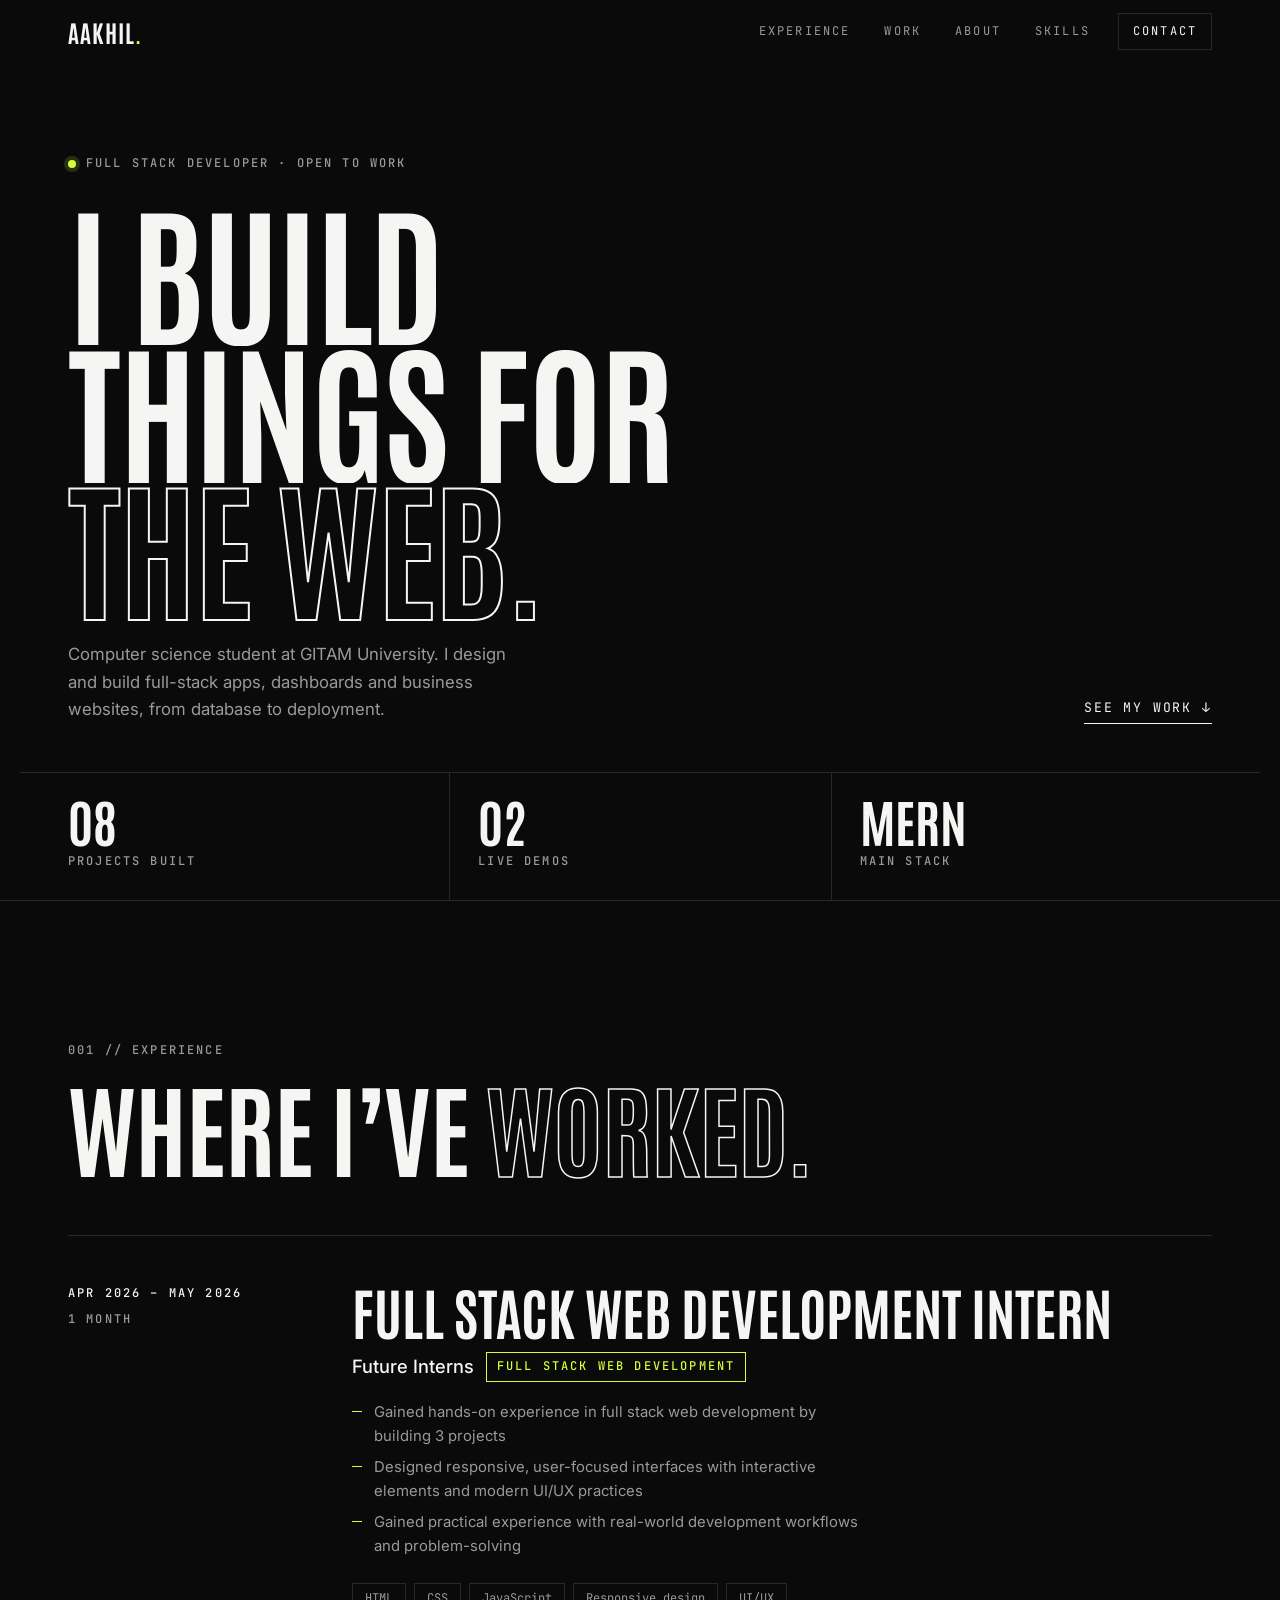
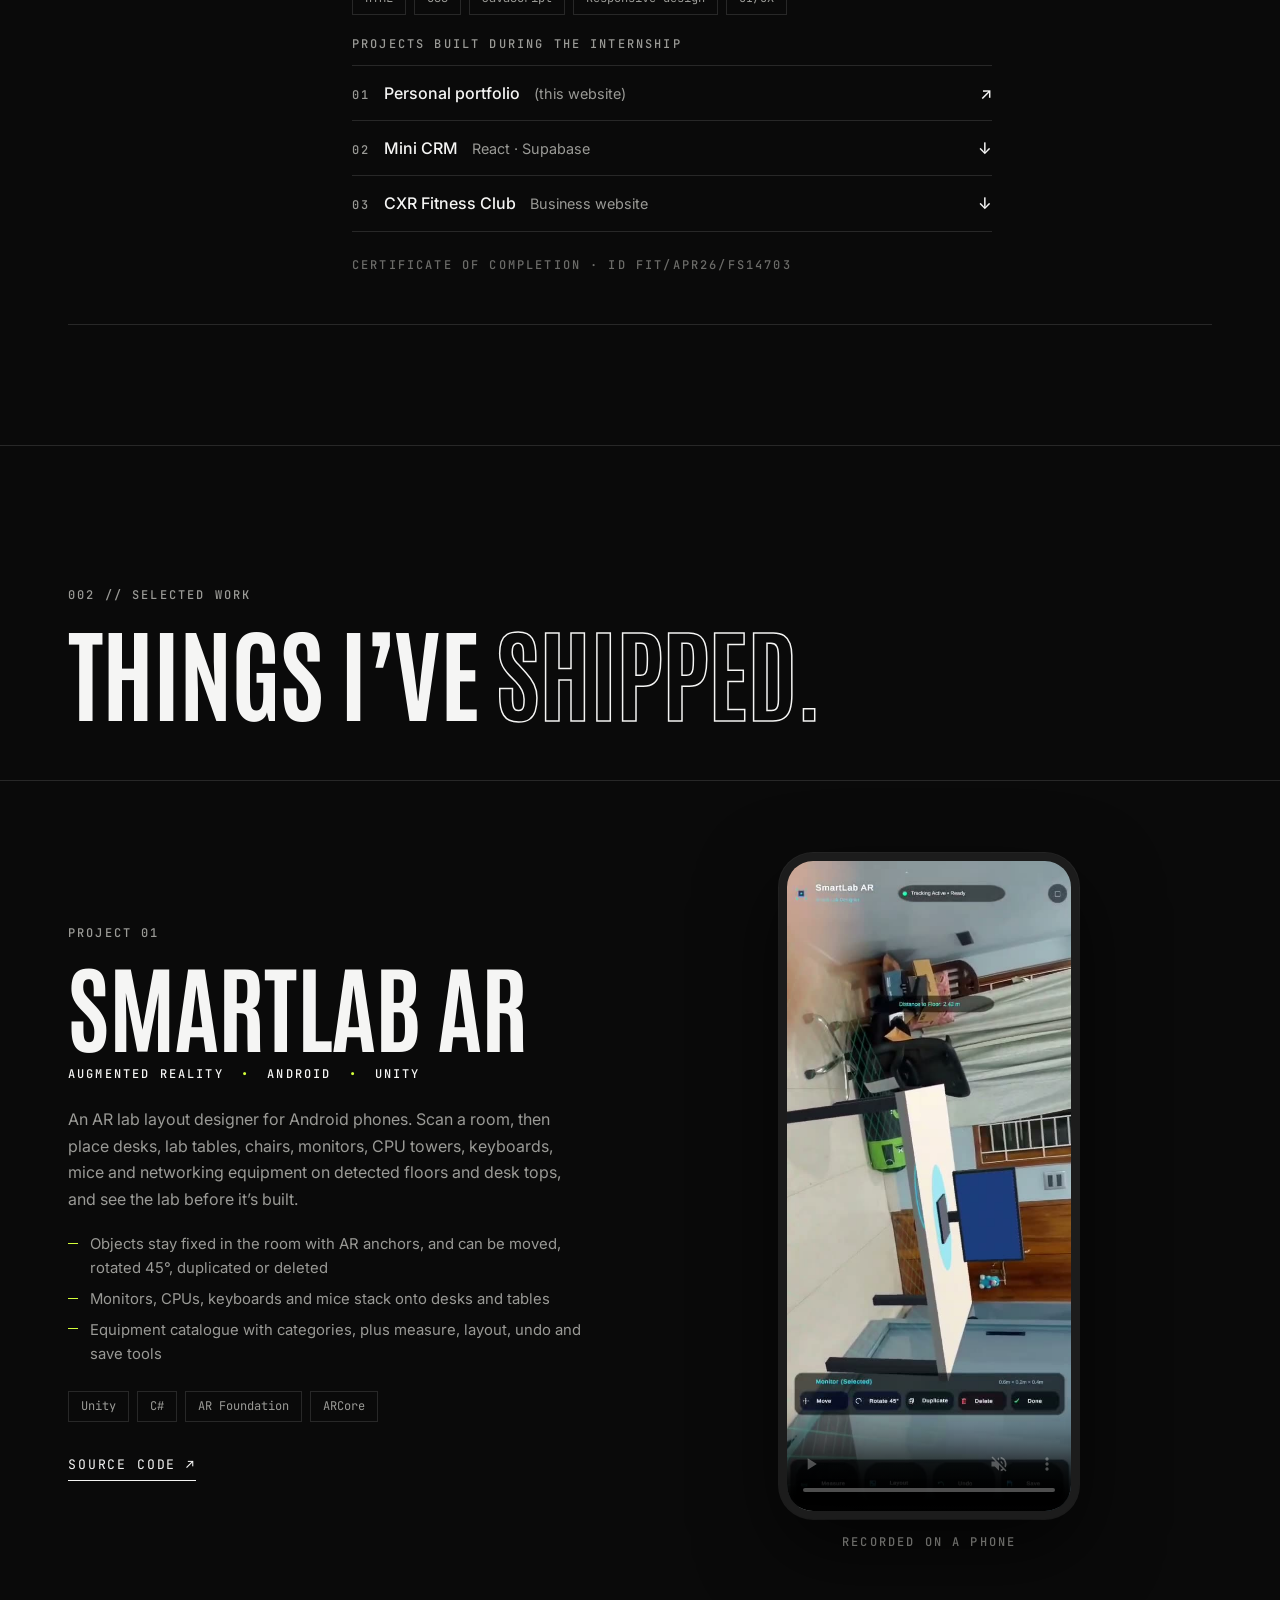
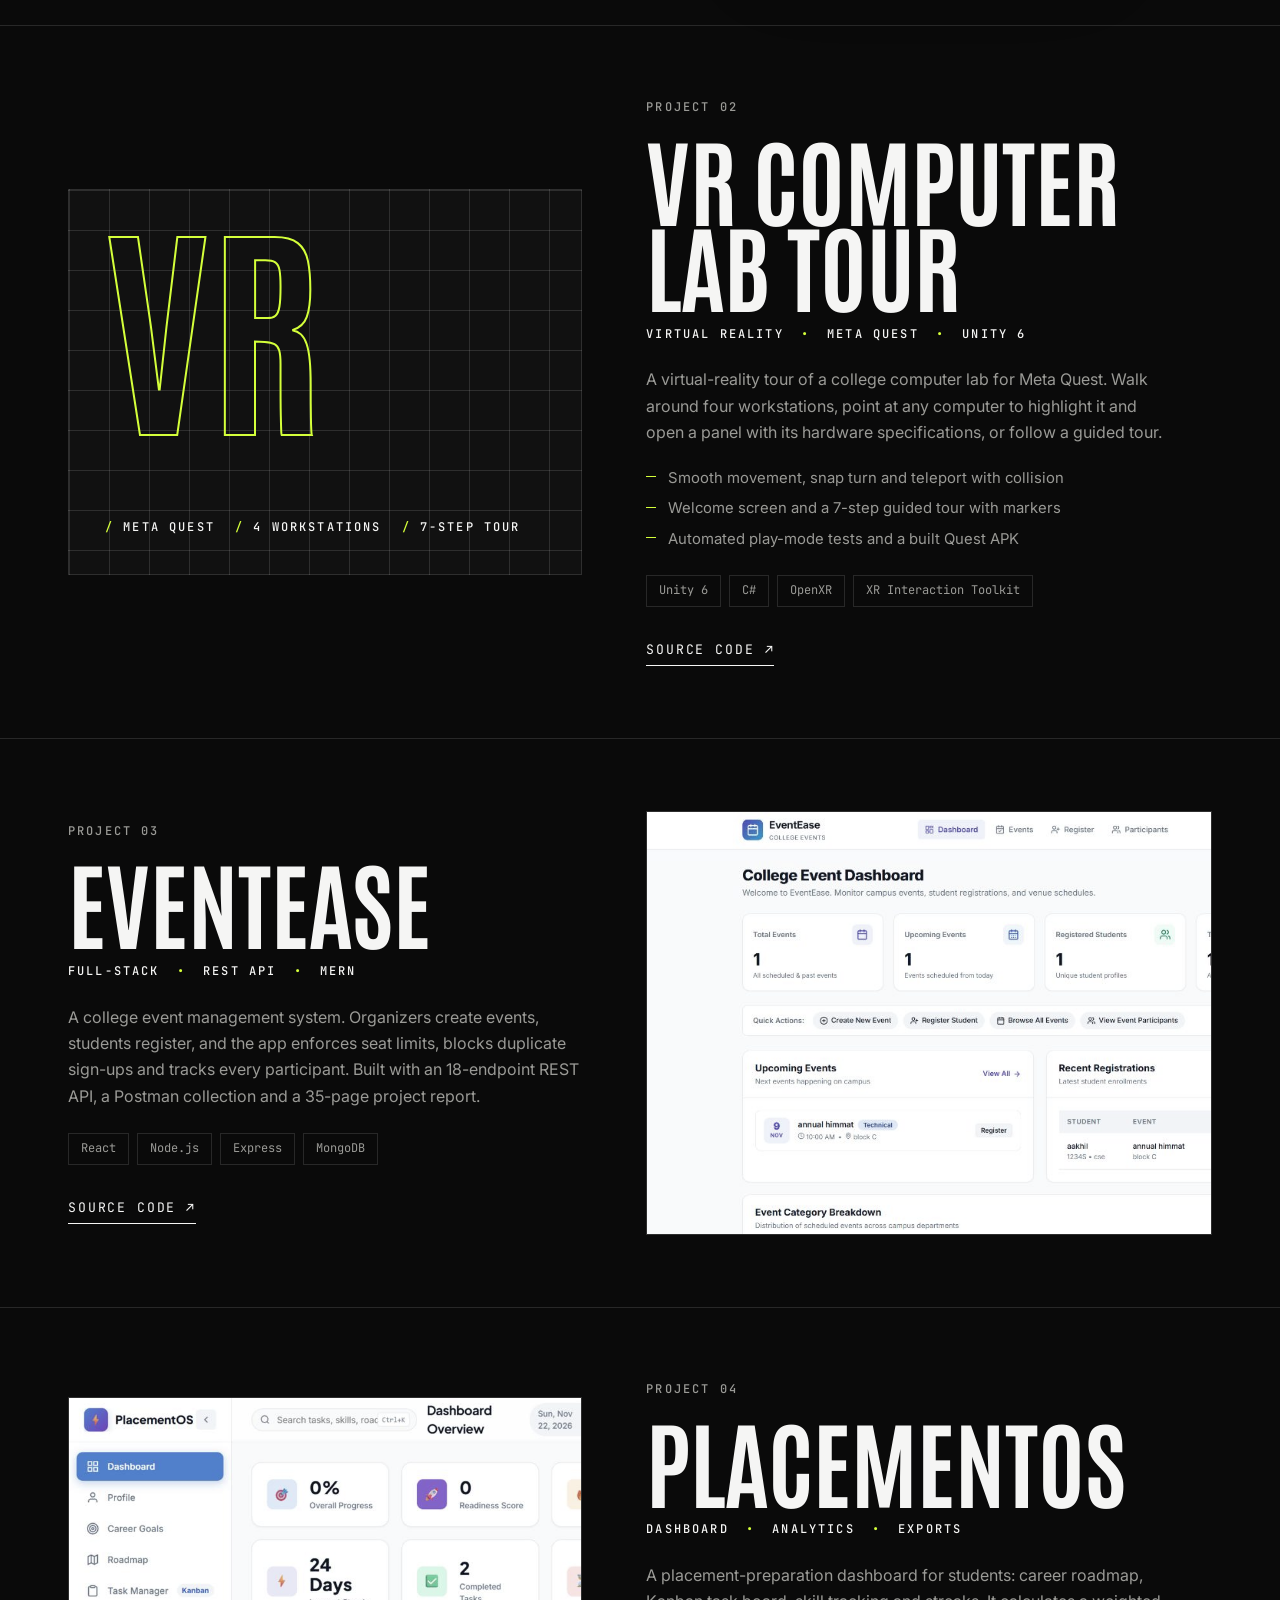
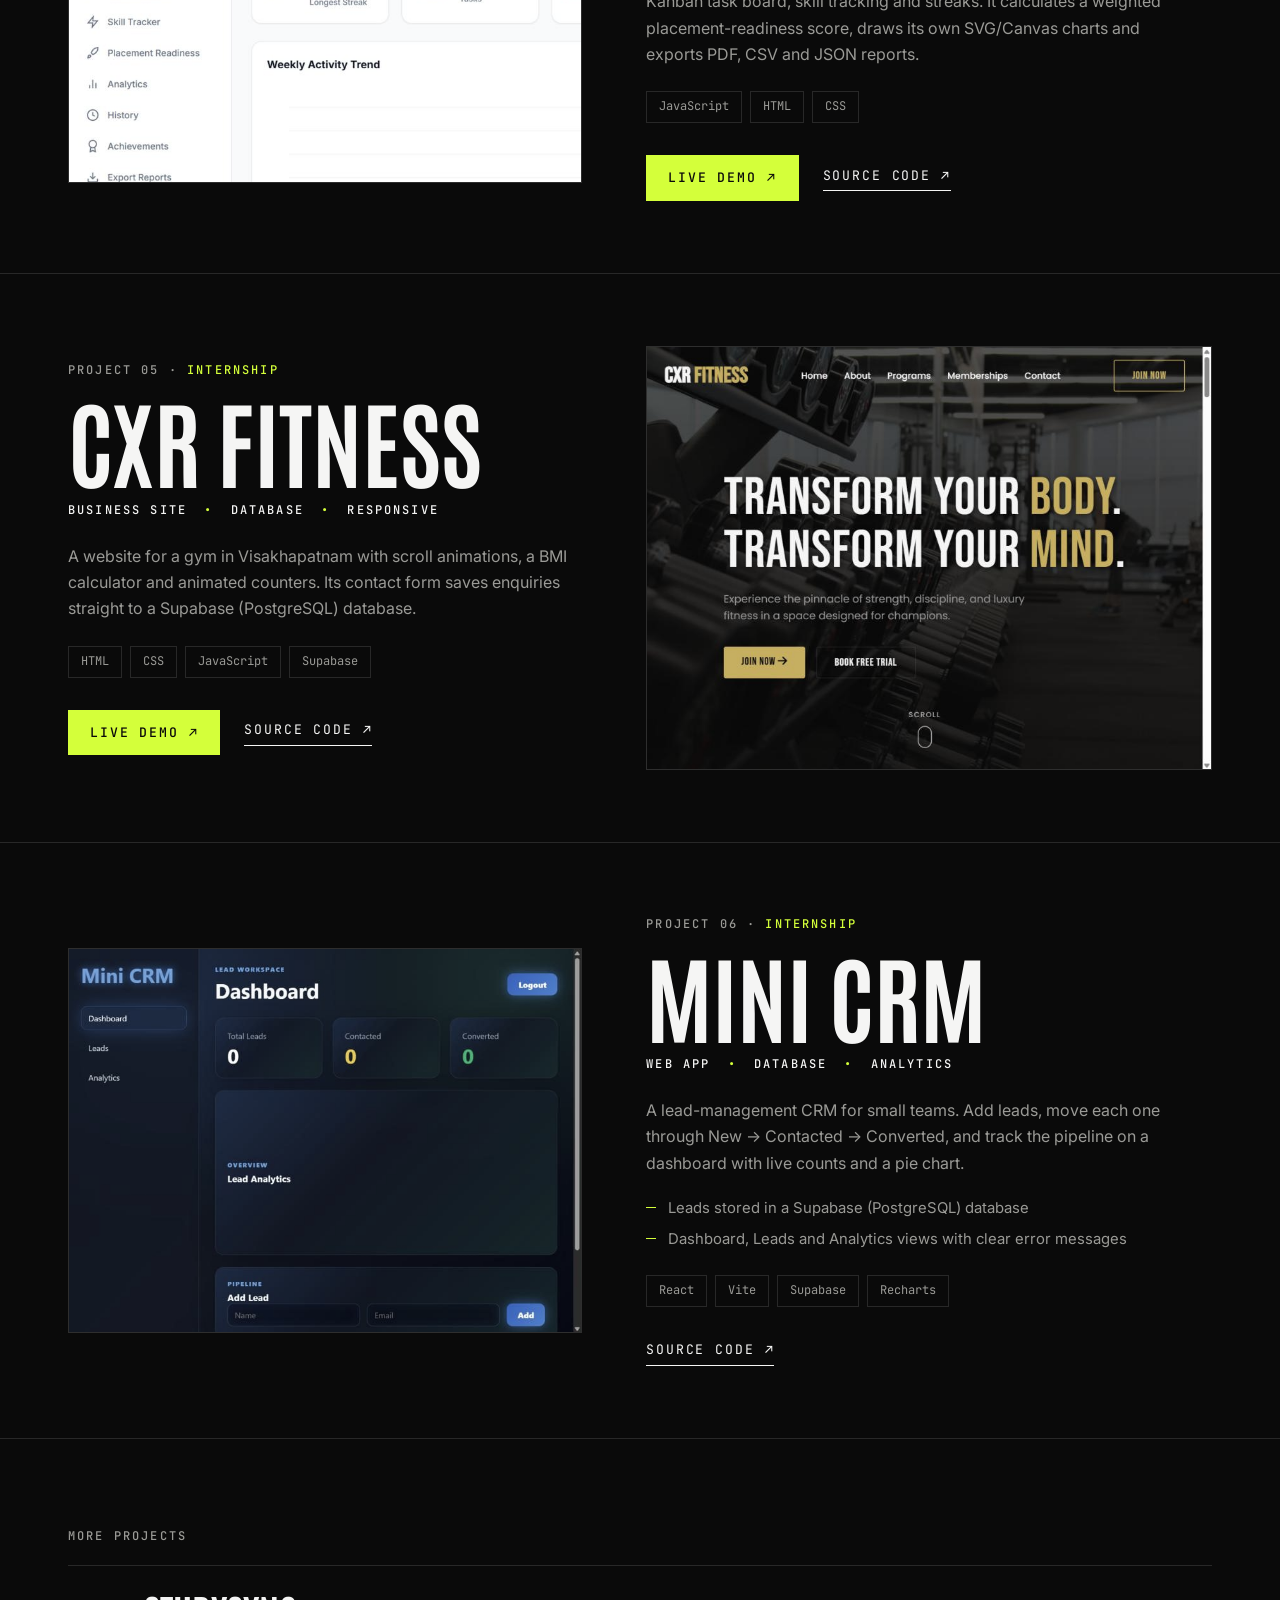
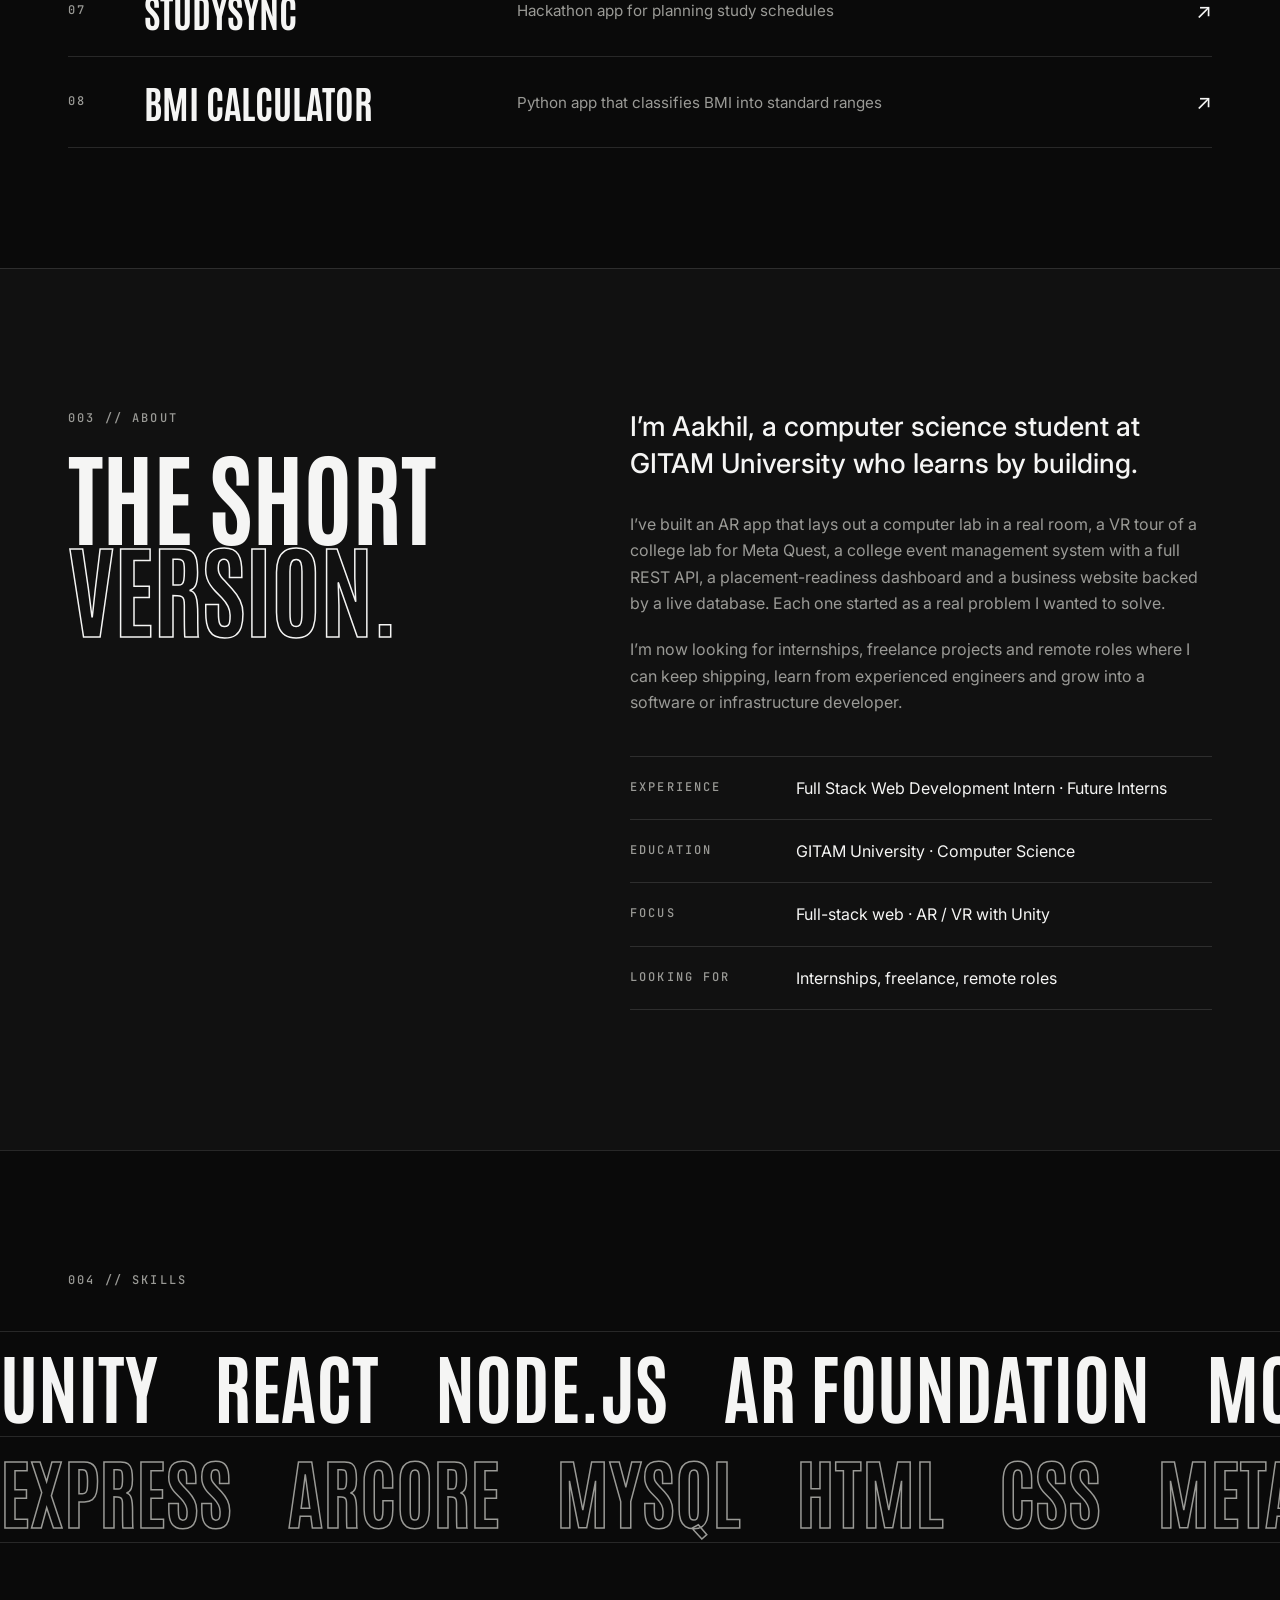
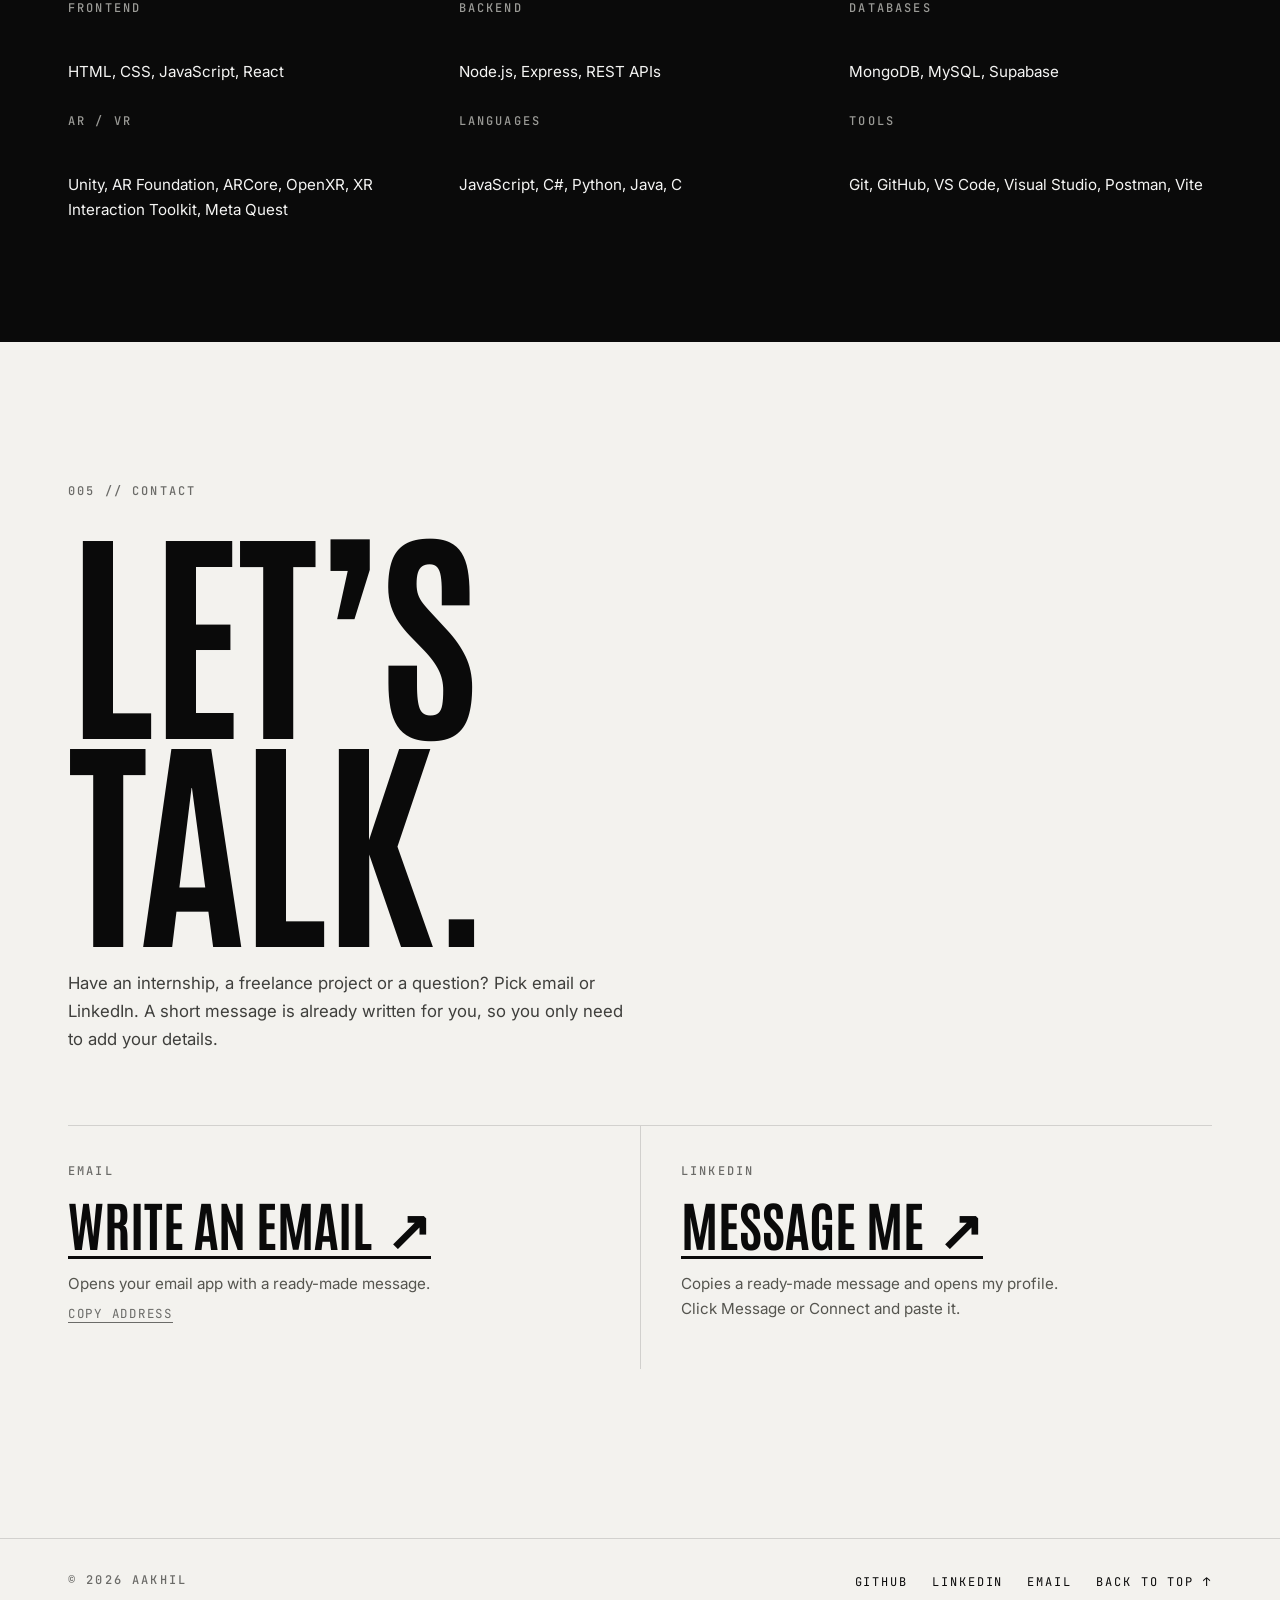
==== index.html @ 7f11148a "List the 3 internship projects and add Mini CRM - Experience: links to portfolio (FUTURE_FS_01), Min" ====
<!DOCTYPE html>
<html lang="en">
  <head>
    <meta charset="UTF-8" />
    <meta name="viewport" content="width=device-width, initial-scale=1.0" />
    <meta
      name="description"
      content="Aakhil is a full stack and XR developer and computer science student at GITAM University. See web, AR and VR projects, skills and how to get in touch."
    />
    <meta name="theme-color" content="#0a0a0a" />
    <link rel="canonical" href="https://akki07-hub.github.io/FUTURE_FS_01/" />
    <link rel="icon" href="favicon.svg" type="image/svg+xml" />
    <link rel="icon" href="favicon-32.png" type="image/png" sizes="32x32" />
    <link rel="apple-touch-icon" href="apple-touch-icon.png" />

    <!-- Link previews (WhatsApp, LinkedIn, X, etc.) -->
    <meta property="og:type" content="website" />
    <meta property="og:title" content="Aakhil | Full Stack Developer" />
    <meta property="og:description" content="Web apps, AR and VR projects by Aakhil, CS student at GITAM University." />
    <meta property="og:url" content="https://akki07-hub.github.io/FUTURE_FS_01/" />
    <meta property="og:image" content="https://akki07-hub.github.io/FUTURE_FS_01/og-image.jpg" />
    <meta property="og:image:width" content="1200" />
    <meta property="og:image:height" content="630" />
    <meta name="twitter:card" content="summary_large_image" />
    <title>Aakhil | Full Stack Developer</title>
    <script>document.documentElement.classList.add('js');</script>

    <link rel="preconnect" href="https://fonts.googleapis.com" />
    <link rel="preconnect" href="https://fonts.gstatic.com" crossorigin />
    <link
      href="https://fonts.googleapis.com/css2?family=Antonio:wght@600;700&family=Inter:wght@400;500;600&family=JetBrains+Mono:wght@400;500&display=swap"
      rel="stylesheet"
    />
    <link rel="stylesheet" href="style.css" />
  </head>
  <body>
    <a class="skip-link" href="#main">Skip to content</a>

    <!-- ==================== HEADER ==================== -->
    <header class="site-header" id="site-header">
      <nav class="navbar" aria-label="Main navigation">
        <a href="#home" class="brand" translate="no" aria-label="Aakhil, back to top">AAKHIL<span class="brand__dot">.</span></a>

        <ul class="nav-links" id="nav-links">
          <li><a href="#experience" class="nav-link">Experience</a></li>
          <li><a href="#work" class="nav-link">Work</a></li>
          <li><a href="#about" class="nav-link">About</a></li>
          <li><a href="#skills" class="nav-link">Skills</a></li>
          <li><a href="#contact" class="nav-link nav-link--cta">Contact</a></li>
        </ul>

        <button
          class="menu-toggle"
          id="menu-toggle"
          type="button"
          aria-label="Open navigation menu"
          aria-expanded="false"
          aria-controls="nav-links"
        >
          <span class="bar"></span>
          <span class="bar"></span>
        </button>
      </nav>
    </header>

    <main id="main">

      <!-- ==================== HERO ==================== -->
      <section id="home" class="hero">
        <div class="wrap">
          <p class="label hero__label" data-reveal>
            <span class="status-dot" aria-hidden="true"></span>
            Full Stack Developer &middot; Open to work
          </p>

          <h1 class="hero__title" aria-label="I build things for the web.">
            <span class="line" data-reveal><span>I build</span></span>
            <span class="line" data-reveal><span>things for</span></span>
            <span class="line line--outline" data-reveal><span>the web.</span></span>
          </h1>

          <div class="hero__bottom">
            <p class="hero__lead" data-reveal>
              Computer science student at GITAM University. I design and build full-stack
              apps, dashboards and business websites, from database to deployment.
            </p>
            <a href="#work" class="arrow-link" data-reveal>
              See my work <span aria-hidden="true">&darr;</span>
            </a>
          </div>
        </div>

        <ul class="stats wrap" aria-label="Highlights">
          <li class="stat" data-reveal>
            <span class="stat__num">08</span>
            <span class="label">Projects built</span>
          </li>
          <li class="stat" data-reveal>
            <span class="stat__num">02</span>
            <span class="label">Live demos</span>
          </li>
          <li class="stat" data-reveal>
            <span class="stat__num" translate="no">MERN</span>
            <span class="label">Main stack</span>
          </li>
        </ul>
      </section>

      <!-- ==================== EXPERIENCE ==================== -->
      <section id="experience" class="experience">
        <div class="wrap">
          <p class="label">001 // Experience</p>
          <h2 class="display display--md" data-reveal>Where I&rsquo;ve <span class="outline">worked.</span></h2>

          <ol class="timeline">
            <li class="job" data-reveal>
              <div class="job__meta">
                <p class="label job__date"><time datetime="2026-04">Apr 2026</time> &ndash; <time datetime="2026-05">May 2026</time></p>
                <p class="label">1 month</p>
              </div>
              <div class="job__body">
                <h3 class="job__role">Full Stack Web Development Intern</h3>
                <p class="job__company"><span translate="no">Future Interns</span> <span class="job__badge label">Full Stack Web Development</span></p>
                <ul class="project__points job__points">
                  <li>Gained hands-on experience in full stack web development by building 3 projects</li>
                  <li>Designed responsive, user-focused interfaces with interactive elements and modern UI/UX practices</li>
                  <li>Gained practical experience with real-world development workflows and problem-solving</li>
                </ul>
                <ul class="stack" translate="no" aria-label="Technologies used">
                  <li>HTML</li><li>CSS</li><li>JavaScript</li><li>Responsive design</li><li>UI/UX</li>
                </ul>
                <p class="label job__built-title">Projects built during the internship</p>
                <ol class="job__built">
                  <li><a href="https://github.com/akki07-hub/FUTURE_FS_01" target="_blank" rel="noopener noreferrer"><span class="label">01</span> Personal portfolio <span class="job__built-note">(this website)</span> <span aria-hidden="true">&nearr;</span></a></li>
                  <li><a href="#mini-crm"><span class="label">02</span> Mini CRM <span class="job__built-note">React &middot; Supabase</span> <span aria-hidden="true">&darr;</span></a></li>
                  <li><a href="#cxr-fitness"><span class="label">03</span> CXR Fitness Club <span class="job__built-note">Business website</span> <span aria-hidden="true">&darr;</span></a></li>
                </ol>
                <p class="job__cert label">Certificate of completion &middot; ID <span translate="no">FIT/APR26/FS14703</span></p>
              </div>
            </li>
          </ol>
        </div>
      </section>

      <!-- ==================== WORK ==================== -->
      <section id="work" class="work">
        <div class="wrap section-intro">
          <p class="label">002 // Selected work</p>
          <h2 class="display display--md">Things I&rsquo;ve <span class="outline">shipped.</span></h2>
        </div>

        <article class="project" data-reveal>
          <div class="wrap project__grid">
            <div class="project__text">
              <p class="label">Project 01</p>
              <h3 class="project__name" translate="no">SmartLab AR</h3>
              <p class="project__tags label">Augmented reality <i>&bull;</i> Android <i>&bull;</i> Unity</p>
              <p class="project__desc">
                An AR lab layout designer for Android phones. Scan a room, then place desks, lab tables,
                chairs, monitors, CPU towers, keyboards, mice and networking equipment on detected floors
                and desk tops, and see the lab before it&rsquo;s built.
              </p>
              <ul class="project__points">
                <li>Objects stay fixed in the room with AR anchors, and can be moved, rotated 45&deg;, duplicated or deleted</li>
                <li>Monitors, CPUs, keyboards and mice stack onto desks and tables</li>
                <li>Equipment catalogue with categories, plus measure, layout, undo and save tools</li>
              </ul>
              <ul class="stack" translate="no" aria-label="Technologies">
                <li>Unity</li><li>C#</li><li>AR Foundation</li><li>ARCore</li>
              </ul>
              <div class="project__links">
                <a href="https://github.com/akki07-hub/VRLABTOUR" target="_blank" rel="noopener noreferrer" class="arrow-link" aria-label="View SmartLab AR source code on GitHub">Source code <span aria-hidden="true">&nearr;</span></a>
              </div>
            </div>
            <figure class="project__media project__media--phone">
              <video
                class="demo-video"
                src="media/smartlab-ar.mp4"
                poster="media/smartlab-ar-poster.jpg"
                width="432"
                height="960"
                muted
                loop
                playsinline
                autoplay
                controls
                preload="metadata"
                aria-label="Demo video: placing a lab table, monitor and CPU tower in a real room with SmartLab AR"
              ></video>
              <figcaption class="label">Recorded on a phone</figcaption>
            </figure>
          </div>
        </article>

        <article class="project" data-reveal>
          <div class="wrap project__grid">
            <div class="project__text">
              <p class="label">Project 02</p>
              <h3 class="project__name">VR Computer Lab Tour</h3>
              <p class="project__tags label">Virtual reality <i>&bull;</i> Meta Quest <i>&bull;</i> Unity 6</p>
              <p class="project__desc">
                A virtual-reality tour of a college computer lab for Meta Quest. Walk around four
                workstations, point at any computer to highlight it and open a panel with its hardware
                specifications, or follow a guided tour.
              </p>
              <ul class="project__points">
                <li>Smooth movement, snap turn and teleport with collision</li>
                <li>Welcome screen and a 7-step guided tour with markers</li>
                <li>Automated play-mode tests and a built Quest APK</li>
              </ul>
              <ul class="stack" translate="no" aria-label="Technologies">
                <li>Unity 6</li><li>C#</li><li>OpenXR</li><li>XR Interaction Toolkit</li>
              </ul>
              <div class="project__links">
                <a href="https://github.com/akki07-hub/SMARTLABAR" target="_blank" rel="noopener noreferrer" class="arrow-link" aria-label="View VR Computer Lab Tour source code on GitHub">Source code <span aria-hidden="true">&nearr;</span></a>
              </div>
            </div>
            <figure class="project__media project__media--type" aria-hidden="true">
              <span class="type-art">VR</span>
              <ul class="type-specs label">
                <li>Meta Quest</li>
                <li>4 workstations</li>
                <li>7-step tour</li>
              </ul>
            </figure>
          </div>
        </article>

        <article class="project" data-reveal>
          <div class="wrap project__grid">
            <div class="project__text">
              <p class="label">Project 03</p>
              <h3 class="project__name" translate="no">EventEase</h3>
              <p class="project__tags label">Full-stack <i>&bull;</i> REST API <i>&bull;</i> MERN</p>
              <p class="project__desc">
                A college event management system. Organizers create events, students register,
                and the app enforces seat limits, blocks duplicate sign-ups and tracks every
                participant. Built with an 18-endpoint REST API, a Postman collection and a
                35-page project report.
              </p>
              <ul class="stack" translate="no" aria-label="Technologies">
                <li>React</li><li>Node.js</li><li>Express</li><li>MongoDB</li>
              </ul>
              <div class="project__links">
                <a href="https://github.com/akki07-hub/eventease" target="_blank" rel="noopener noreferrer" class="arrow-link">Source code <span aria-hidden="true">&nearr;</span></a>
              </div>
            </div>
            <figure class="project__media">
              <img src="images/eventease.jpg" width="1024" height="550" alt="EventEase dashboard showing event and registration statistics" loading="lazy" />
            </figure>
          </div>
        </article>

        <article class="project" data-reveal>
          <div class="wrap project__grid">
            <div class="project__text">
              <p class="label">Project 04</p>
              <h3 class="project__name" translate="no">PlacementOS</h3>
              <p class="project__tags label">Dashboard <i>&bull;</i> Analytics <i>&bull;</i> Exports</p>
              <p class="project__desc">
                A placement-preparation dashboard for students: career roadmap, Kanban task board,
                skill tracking and streaks. It calculates a weighted placement-readiness score,
                draws its own SVG/Canvas charts and exports PDF, CSV and JSON reports.
              </p>
              <ul class="stack" translate="no" aria-label="Technologies">
                <li>JavaScript</li><li>HTML</li><li>CSS</li>
              </ul>
              <div class="project__links">
                <a href="https://akki07-hub.github.io/PlacementOS/" target="_blank" rel="noopener noreferrer" class="btn">Live demo <span aria-hidden="true">&nearr;</span></a>
                <a href="https://github.com/akki07-hub/PlacementOS" target="_blank" rel="noopener noreferrer" class="arrow-link">Source code <span aria-hidden="true">&nearr;</span></a>
              </div>
            </div>
            <figure class="project__media">
              <img src="images/placementos.jpg" width="800" height="600" alt="PlacementOS dashboard with progress, readiness score and streak cards" loading="lazy" />
            </figure>
          </div>
        </article>

        <article class="project" data-reveal>
          <div class="wrap project__grid">
            <div class="project__text">
              <p class="label">Project 05 &middot; <span class="intern-tag">Internship</span></p>
              <h3 class="project__name" id="cxr-fitness" translate="no">CXR Fitness</h3>
              <p class="project__tags label">Business site <i>&bull;</i> Database <i>&bull;</i> Responsive</p>
              <p class="project__desc">
                A website for a gym in Visakhapatnam with scroll animations, a BMI calculator and
                animated counters. Its contact form saves enquiries straight to a Supabase
                (PostgreSQL) database.
              </p>
              <ul class="stack" translate="no" aria-label="Technologies">
                <li>HTML</li><li>CSS</li><li>JavaScript</li><li>Supabase</li>
              </ul>
              <div class="project__links">
                <a href="https://akki07-hub.github.io/FUTURE_FS_03/" target="_blank" rel="noopener noreferrer" class="btn">Live demo <span aria-hidden="true">&nearr;</span></a>
                <a href="https://github.com/akki07-hub/FUTURE_FS_03" target="_blank" rel="noopener noreferrer" class="arrow-link">Source code <span aria-hidden="true">&nearr;</span></a>
              </div>
            </div>
            <figure class="project__media">
              <img src="images/cxr-fitness.jpg" width="800" height="600" alt="CXR Fitness Club landing page hero section" loading="lazy" />
            </figure>
          </div>
        </article>

        <article class="project" data-reveal>
          <div class="wrap project__grid">
            <div class="project__text">
              <p class="label">Project 06 &middot; <span class="intern-tag">Internship</span></p>
              <h3 class="project__name" id="mini-crm">Mini CRM</h3>
              <p class="project__tags label">Web app <i>&bull;</i> Database <i>&bull;</i> Analytics</p>
              <p class="project__desc">
                A lead-management CRM for small teams. Add leads, move each one through
                New &rarr; Contacted &rarr; Converted, and track the pipeline on a dashboard with
                live counts and a pie chart.
              </p>
              <ul class="project__points">
                <li>Leads stored in a Supabase (PostgreSQL) database</li>
                <li>Dashboard, Leads and Analytics views with clear error messages</li>
              </ul>
              <ul class="stack" translate="no" aria-label="Technologies">
                <li>React</li><li>Vite</li><li>Supabase</li><li>Recharts</li>
              </ul>
              <div class="project__links">
                <a href="https://github.com/akki07-hub/FUTURE_FS_02" target="_blank" rel="noopener noreferrer" class="arrow-link" aria-label="View Mini CRM source code on GitHub">Source code <span aria-hidden="true">&nearr;</span></a>
              </div>
            </div>
            <figure class="project__media">
              <img src="images/mini-crm.jpg" width="800" height="600" alt="Mini CRM dashboard with total, contacted and converted lead counts" loading="lazy" />
            </figure>
          </div>
        </article>

        <div class="wrap more">
          <p class="label more__title">More projects</p>
          <ul class="more__list">
            <li>
              <a href="https://github.com/akki07-hub/study_sync" target="_blank" rel="noopener noreferrer" class="more__row">
                <span class="more__num label">07</span>
                <span class="more__name" translate="no">StudySync</span>
                <span class="more__desc">Hackathon app for planning study schedules</span>
                <span class="more__arrow" aria-hidden="true">&nearr;</span>
              </a>
            </li>
            <li>
              <a href="https://github.com/akki07-hub/firstrepo" target="_blank" rel="noopener noreferrer" class="more__row">
                <span class="more__num label">08</span>
                <span class="more__name">BMI Calculator</span>
                <span class="more__desc">Python app that classifies BMI into standard ranges</span>
                <span class="more__arrow" aria-hidden="true">&nearr;</span>
              </a>
            </li>
          </ul>
        </div>
      </section>

      <!-- ==================== ABOUT ==================== -->
      <section id="about" class="about">
        <div class="wrap about__grid">
          <div>
            <p class="label">003 // About</p>
            <h2 class="display display--md" data-reveal>The short<br /><span class="outline">version.</span></h2>
          </div>
          <div class="about__body" data-reveal>
            <p class="about__lead">
              I&rsquo;m Aakhil, a computer science student at GITAM University who learns by building.
            </p>
            <p>
              I&rsquo;ve built an AR app that lays out a computer lab in a real room, a VR tour of a
              college lab for Meta Quest, a college event management system with a full REST API,
              a placement-readiness dashboard and a business website backed by a live database.
              Each one started as a real problem I wanted to solve.
            </p>
            <p>
              I&rsquo;m now looking for internships, freelance projects and remote roles where I can
              keep shipping, learn from experienced engineers and grow into a software or
              infrastructure developer.
            </p>
            <dl class="facts">
              <div><dt class="label">Experience</dt><dd>Full Stack Web Development Intern &middot; Future Interns</dd></div>
              <div><dt class="label">Education</dt><dd>GITAM University &middot; Computer Science</dd></div>
              <div><dt class="label">Focus</dt><dd>Full-stack web &middot; AR / VR with Unity</dd></div>
              <div><dt class="label">Looking for</dt><dd>Internships, freelance, remote roles</dd></div>
            </dl>
          </div>
        </div>
      </section>

      <!-- ==================== SKILLS ==================== -->
      <section id="skills" class="skills" aria-labelledby="skills-title">
        <div class="wrap">
          <p class="label">004 // Skills</p>
          <h2 class="sr-only" id="skills-title">Skills</h2>
        </div>

        <div class="marquee" aria-hidden="true">
          <div class="marquee__track">
            <span>Unity</span><span>React</span><span>Node.js</span><span>AR Foundation</span><span>MongoDB</span><span>C#</span><span>JavaScript</span><span>OpenXR</span><span>Python</span><span>Supabase</span>
            <span>Unity</span><span>React</span><span>Node.js</span><span>AR Foundation</span><span>MongoDB</span><span>C#</span><span>JavaScript</span><span>OpenXR</span><span>Python</span><span>Supabase</span>
          </div>
        </div>
        <div class="marquee marquee--reverse marquee--outline" aria-hidden="true">
          <div class="marquee__track">
            <span>Express</span><span>ARCore</span><span>MySQL</span><span>HTML</span><span>CSS</span><span>Meta Quest</span><span>Java</span><span>Git</span><span>Postman</span>
            <span>Express</span><span>ARCore</span><span>MySQL</span><span>HTML</span><span>CSS</span><span>Meta Quest</span><span>Java</span><span>Git</span><span>Postman</span>
          </div>
        </div>

        <div class="wrap skill-groups" translate="no">
          <div><p class="label">Frontend</p><p>HTML, CSS, JavaScript, React</p></div>
          <div><p class="label">Backend</p><p>Node.js, Express, REST APIs</p></div>
          <div><p class="label">Databases</p><p>MongoDB, MySQL, Supabase</p></div>
          <div><p class="label">AR / VR</p><p>Unity, AR Foundation, ARCore, OpenXR, XR Interaction Toolkit, Meta Quest</p></div>
          <div><p class="label">Languages</p><p>JavaScript, C#, Python, Java, C</p></div>
          <div><p class="label">Tools</p><p>Git, GitHub, VS Code, Visual Studio, Postman, Vite</p></div>
        </div>
      </section>

      <!-- ==================== CONTACT ==================== -->
      <section id="contact" class="contact">
        <div class="wrap">
          <p class="label">005 // Contact</p>
          <h2 class="display display--xl" data-reveal>Let&rsquo;s<br />talk.</h2>
          <p class="contact__lead" data-reveal>
            Have an internship, a freelance project or a question? Pick email or LinkedIn.
            A short message is already written for you, so you only need to add your details.
          </p>

          <div class="connect" data-reveal>
            <div class="connect__item">
              <p class="label">Email</p>
              <a class="connect__big" id="email-btn" href="mailto:smdaakhil1493@gmail.com">Write an email <span aria-hidden="true">&nearr;</span></a>
              <p class="connect__hint">Opens your email app with a ready-made message.</p>
              <button class="text-btn" type="button" data-copy="email">Copy address</button>
            </div>
            <div class="connect__item">
              <p class="label">LinkedIn</p>
              <a class="connect__big" id="linkedin-btn" href="https://www.linkedin.com/in/shaik-mahammed-aakhil-47132a324/" target="_blank" rel="noopener noreferrer">Message me <span aria-hidden="true">&nearr;</span></a>
              <p class="connect__hint">Copies a ready-made message and opens my profile. Click Message or Connect and paste it.</p>
            </div>
          </div>
          <p class="connect-status" id="connect-status" role="status" aria-live="polite"></p>
        </div>
      </section>

    </main>

    <!-- ==================== FOOTER ==================== -->
    <footer class="site-footer">
      <div class="wrap footer__inner">
        <p class="label">&copy; <span id="year">2026</span> Aakhil</p>
        <ul class="footer__links">
          <li><a href="https://github.com/akki07-hub" target="_blank" rel="noopener noreferrer">GitHub</a></li>
          <li><a href="https://www.linkedin.com/in/shaik-mahammed-aakhil-47132a324/" target="_blank" rel="noopener noreferrer">LinkedIn</a></li>
          <li><a href="mailto:smdaakhil1493@gmail.com">Email</a></li>
          <li><a href="#home">Back to top &uarr;</a></li>
        </ul>
      </div>
    </footer>

    <script src="script.js"></script>
  </body>
</html>
---- style.css ----
/* ============================================================
   Portfolio — Aakhil
   Bold editorial theme: dark canvas, condensed display type
   ============================================================ */

:root {
  --ink: #0a0a0a;
  --ink-2: #111111;
  --paper: #f3f2ee;
  --white: #f5f5f4;
  --muted: #9a9a96;
  --muted-2: #6b6b68;
  --line: rgba(255, 255, 255, 0.12);
  --line-dark: rgba(10, 10, 10, 0.14);
  --accent: #d4ff3a;

  --display: 'Antonio', 'Arial Narrow', 'Helvetica Neue', sans-serif;
  --body: 'Inter', system-ui, -apple-system, 'Segoe UI', Roboto, sans-serif;
  --mono: 'JetBrains Mono', ui-monospace, Consolas, monospace;

  --wrap: 1240px;
  --gutter: clamp(16px, 4vw, 48px);
  --header-h: 64px;

  color-scheme: dark;
}

/* ---------- Base ---------- */
*, *::before, *::after { box-sizing: border-box; }

html {
  scroll-behavior: smooth;
  scroll-padding-top: var(--header-h);
  -webkit-text-size-adjust: 100%;
}

body {
  margin: 0;
  background: var(--ink);
  color: var(--white);
  font-family: var(--body);
  font-size: 16px;
  line-height: 1.65;
  -webkit-font-smoothing: antialiased;
  overflow-x: hidden;
}

h1, h2, h3, p, ul, dl, dd, figure { margin: 0; }
ul { padding: 0; list-style: none; }
img { display: block; max-width: 100%; height: auto; }
a { color: inherit; text-decoration: none; }
button { font: inherit; color: inherit; background: none; border: 0; padding: 0; cursor: pointer; }
a, button { touch-action: manipulation; -webkit-tap-highlight-color: transparent; }
p { text-wrap: pretty; }

::selection { background: var(--accent); color: var(--ink); }

:focus-visible {
  outline: 2px solid var(--accent);
  outline-offset: 4px;
}

.wrap {
  width: 100%;
  max-width: var(--wrap);
  margin: 0 auto;
  padding: 0 var(--gutter);
}

.sr-only {
  position: absolute;
  width: 1px; height: 1px;
  padding: 0; margin: -1px;
  overflow: hidden;
  clip: rect(0 0 0 0);
  white-space: nowrap;
  border: 0;
}

.skip-link {
  position: absolute;
  left: 16px;
  top: -60px;
  z-index: 100;
  padding: 10px 16px;
  background: var(--accent);
  color: var(--ink);
  font-weight: 600;
}
.skip-link:focus { top: 12px; }

/* ---------- Type helpers ---------- */
.label {
  font-family: var(--mono);
  font-size: 0.75rem;
  font-weight: 500;
  letter-spacing: 0.18em;
  text-transform: uppercase;
  color: var(--muted);
}

.display {
  font-family: var(--display);
  font-weight: 700;
  text-transform: uppercase;
  line-height: 0.9;
  letter-spacing: -0.01em;
  text-wrap: balance;
}
.display--md { font-size: clamp(3rem, 8vw, 6.5rem); margin-top: 18px; }
.display--xl { font-size: clamp(5rem, 18vw, 15rem); margin-top: 18px; }

.outline {
  color: transparent;
  -webkit-text-stroke: 1.5px var(--white);
}
.outline, .line--outline > span { color: transparent; }
@supports not (-webkit-text-stroke: 1px black) {
  .outline, .line--outline > span { color: var(--muted); }
}

/* ---------- Links & buttons ---------- */
.arrow-link {
  display: inline-flex;
  align-items: center;
  gap: 10px;
  font-family: var(--mono);
  font-size: 0.82rem;
  letter-spacing: 0.14em;
  text-transform: uppercase;
  padding-bottom: 4px;
  border-bottom: 1px solid currentColor;
  transition: color 0.2s ease, border-color 0.2s ease;
}
.arrow-link:hover { color: var(--accent); }
.arrow-link span { transition: transform 0.2s ease; }
.arrow-link:hover span { transform: translate(2px, -2px); }

.btn {
  display: inline-flex;
  align-items: center;
  gap: 10px;
  min-height: 44px;
  padding: 12px 22px;
  background: var(--accent);
  color: var(--ink);
  font-family: var(--mono);
  font-size: 0.82rem;
  font-weight: 500;
  letter-spacing: 0.14em;
  text-transform: uppercase;
  transition: background-color 0.2s ease, transform 0.2s ease;
}
.btn:hover { background: var(--white); }
.btn:active { transform: translateY(1px); }

.text-btn {
  font-family: var(--mono);
  font-size: 0.78rem;
  letter-spacing: 0.14em;
  text-transform: uppercase;
  text-decoration: underline;
  text-underline-offset: 4px;
  color: var(--muted-2);
  padding: 8px 0;
}
.text-btn:hover { color: var(--ink); }

/* ---------- Header ---------- */
.site-header {
  position: fixed;
  inset: 0 0 auto 0;
  z-index: 50;
  height: var(--header-h);
  border-bottom: 1px solid transparent;
  transition: background-color 0.3s ease, border-color 0.3s ease;
}
.site-header.is-scrolled {
  background: rgba(10, 10, 10, 0.82);
  backdrop-filter: blur(12px);
  -webkit-backdrop-filter: blur(12px);
  border-bottom-color: var(--line);
}

.navbar {
  display: flex;
  align-items: center;
  justify-content: space-between;
  height: 100%;
  max-width: var(--wrap);
  margin: 0 auto;
  padding: 0 var(--gutter);
}

.brand {
  font-family: var(--display);
  font-weight: 700;
  font-size: 1.5rem;
  letter-spacing: 0.04em;
}
.brand__dot { color: var(--accent); }

.nav-links { display: flex; align-items: center; gap: 6px; }
.nav-link {
  display: block;
  padding: 8px 14px;
  font-family: var(--mono);
  font-size: 0.75rem;
  letter-spacing: 0.18em;
  text-transform: uppercase;
  color: var(--muted);
  transition: color 0.2s ease;
}
.nav-link:hover, .nav-link.active { color: var(--white); }
.nav-link--cta {
  margin-left: 8px;
  border: 1px solid var(--line);
  color: var(--white);
}
.nav-link--cta:hover { border-color: var(--accent); color: var(--accent); }

.menu-toggle {
  display: none;
  flex-direction: column;
  justify-content: center;
  gap: 7px;
  width: 44px;
  height: 44px;
  align-items: flex-end;
}
.menu-toggle .bar {
  display: block;
  width: 26px;
  height: 2px;
  background: var(--white);
  transition: transform 0.25s ease;
}
.menu-toggle.open .bar:nth-child(1) { transform: translateY(4.5px) rotate(45deg); }
.menu-toggle.open .bar:nth-child(2) { transform: translateY(-4.5px) rotate(-45deg); }

/* ---------- Hero ---------- */
.hero {
  min-height: 100svh;
  display: flex;
  flex-direction: column;
  justify-content: flex-end;
  padding-top: calc(var(--header-h) + 32px);
}

.hero__label { display: flex; align-items: center; gap: 10px; margin-bottom: 28px; }
.status-dot {
  width: 8px;
  height: 8px;
  border-radius: 50%;
  background: var(--accent);
  box-shadow: 0 0 0 4px rgba(212, 255, 58, 0.15);
}

.hero__title {
  font-family: var(--display);
  font-weight: 700;
  text-transform: uppercase;
  font-size: clamp(3.6rem, min(12vw, 17svh), 12rem);
  line-height: 0.86;
  letter-spacing: -0.015em;
}
.hero__title .line { display: block; overflow: hidden; padding: 0.04em 0 0.08em; margin: -0.04em 0 -0.08em; }
.hero__title .line > span { display: inline-block; }
.line--outline > span { -webkit-text-stroke: 2px var(--white); }

.hero__bottom {
  display: flex;
  align-items: flex-end;
  justify-content: space-between;
  gap: 32px;
  flex-wrap: wrap;
  margin-top: 32px;
}
.hero__lead {
  max-width: 460px;
  font-size: 1.05rem;
  color: var(--muted);
}

.stats {
  display: grid;
  grid-template-columns: repeat(3, 1fr);
  margin-top: 48px;
  border-top: 1px solid var(--line);
}
.stat {
  display: flex;
  flex-direction: column;
  gap: 6px;
  padding: 22px 0 28px;
}
.stat + .stat { padding-left: 28px; border-left: 1px solid var(--line); }
.stat__num {
  font-family: var(--display);
  font-weight: 700;
  font-size: clamp(2.2rem, 4vw, 3.2rem);
  line-height: 1;
  font-variant-numeric: tabular-nums;
}

/* ---------- Experience ---------- */
.experience { padding: 140px 0 120px; border-top: 1px solid var(--line); }
.timeline { list-style: none; padding: 0; margin: 64px 0 0; border-top: 1px solid var(--line); }
.job {
  display: grid;
  grid-template-columns: 220px 1fr;
  gap: clamp(24px, 5vw, 80px);
  padding: 48px 0;
  border-bottom: 1px solid var(--line);
}
.job__meta { display: flex; flex-direction: column; gap: 6px; }
.job__date { color: var(--white); }
.job__role {
  font-family: var(--display);
  font-weight: 700;
  text-transform: uppercase;
  font-size: clamp(2rem, 4.4vw, 3.6rem);
  line-height: 0.95;
  text-wrap: balance;
}
.job__company {
  display: flex;
  flex-wrap: wrap;
  align-items: center;
  gap: 12px;
  margin: 14px 0 22px;
  font-size: 1.15rem;
  font-weight: 500;
}
.job__badge {
  padding: 4px 10px;
  border: 1px solid var(--accent);
  color: var(--accent);
}
.job__points { max-width: 640px; }
.job .stack { margin-bottom: 20px; }
.job__cert { color: var(--muted-2); }
.job__built-title { margin: 8px 0 10px; }
.job__built { list-style: none; padding: 0; margin: 0 0 24px; max-width: 640px; border-top: 1px solid var(--line); }
.job__built a {
  display: flex;
  align-items: baseline;
  gap: 14px;
  padding: 14px 0;
  border-bottom: 1px solid var(--line);
  font-weight: 500;
  transition: color 0.2s ease, padding 0.2s ease;
}
.job__built a > span:last-child { margin-left: auto; }
.job__built a:hover { color: var(--accent); padding-left: 8px; }
.job__built-note { color: var(--muted); font-weight: 400; font-size: 0.9rem; }
.intern-tag { color: var(--accent); }

/* ---------- Work ---------- */
.work { padding: 140px 0 120px; border-top: 1px solid var(--line); }
.section-intro { margin-bottom: 64px; }

.project { border-top: 1px solid var(--line); }
.project:last-of-type { border-bottom: 1px solid var(--line); }
.project__grid {
  display: grid;
  grid-template-columns: 1fr 1.1fr;
  gap: clamp(32px, 5vw, 80px);
  align-items: center;
  padding-top: 72px;
  padding-bottom: 72px;
}
.project:nth-of-type(even) .project__media { order: -1; }

.project__name {
  font-family: var(--display);
  font-weight: 700;
  text-transform: uppercase;
  font-size: clamp(3.2rem, 7.5vw, 6.5rem);
  line-height: 0.9;
  margin: 16px 0 18px;
  text-wrap: balance;
}
.project__tags { color: var(--white); margin-bottom: 22px; }
.project__tags i { font-style: normal; color: var(--accent); margin: 0 8px; }
.project__desc { color: var(--muted); max-width: 520px; margin-bottom: 24px; }

.stack { display: flex; flex-wrap: wrap; gap: 8px; margin-bottom: 32px; }
.stack li {
  padding: 5px 12px;
  border: 1px solid var(--line);
  font-family: var(--mono);
  font-size: 0.75rem;
  color: var(--muted);
}

.project__links { display: flex; flex-wrap: wrap; align-items: center; gap: 24px; }

.project__media {
  position: relative;
  overflow: hidden;
  border: 1px solid var(--line);
  background: var(--ink-2);
  aspect-ratio: 4 / 3;
}
.project__media img {
  width: 100%;
  height: 100%;
  object-fit: cover;
  object-position: top left;
  filter: grayscale(0.35);
  transition: filter 0.4s ease, transform 0.6s ease;
}
.project:hover .project__media img { filter: none; transform: scale(1.03); }

.project__points { margin: -4px 0 24px; max-width: 520px; }
.project__points li {
  position: relative;
  padding-left: 22px;
  margin-bottom: 6px;
  font-size: 0.93rem;
  color: var(--muted);
}
.project__points li::before {
  content: '';
  position: absolute;
  left: 0;
  top: 0.72em;
  width: 10px;
  height: 1px;
  background: var(--accent);
}

/* Phone-shaped video frame */
.project__media--phone {
  aspect-ratio: auto;
  border: 0;
  background: none;
  overflow: visible;
  display: flex;
  flex-direction: column;
  align-items: center;
  gap: 14px;
}
.demo-video {
  display: block;
  width: min(100%, 300px);
  height: auto;
  aspect-ratio: 9 / 20;
  object-fit: cover;
  border: 8px solid #1c1c1c;
  border-radius: 34px;
  background: #000;
  box-shadow: 0 30px 80px rgba(0, 0, 0, 0.6), 0 0 0 1px var(--line);
}
.project__media--phone figcaption { color: var(--muted-2); }

/* Typographic panel for projects without a screenshot */
.project__media--type {
  display: flex;
  flex-direction: column;
  justify-content: space-between;
  padding: clamp(20px, 3vw, 36px);
  background:
    linear-gradient(var(--line) 1px, transparent 1px) 0 0 / 40px 40px,
    linear-gradient(90deg, var(--line) 1px, transparent 1px) 0 0 / 40px 40px,
    var(--ink-2);
}
.type-art {
  font-family: var(--display);
  font-weight: 700;
  font-size: clamp(7rem, 18vw, 15rem);
  line-height: 0.8;
  color: transparent;
  -webkit-text-stroke: 2px var(--accent);
}
.type-specs { display: flex; flex-wrap: wrap; gap: 8px 20px; color: var(--white); }
.type-specs li::before { content: '/ '; color: var(--accent); }

/* More projects */
.more { margin-top: 88px; }
.more__title { margin-bottom: 18px; }
.more__list { border-top: 1px solid var(--line); }
.more__row {
  display: grid;
  grid-template-columns: 56px minmax(0, 1.1fr) minmax(0, 2fr) 32px;
  align-items: center;
  gap: 20px;
  padding: 26px 0;
  border-bottom: 1px solid var(--line);
  transition: color 0.2s ease, padding 0.25s ease;
}
.more__name {
  font-family: var(--display);
  font-weight: 700;
  font-size: clamp(1.6rem, 3vw, 2.4rem);
  text-transform: uppercase;
  line-height: 1;
}
.more__desc { color: var(--muted); font-size: 0.95rem; }
.more__arrow { justify-self: end; font-size: 1.3rem; transition: transform 0.2s ease; }
.more__row:hover { color: var(--accent); padding-left: 12px; }
.more__row:hover .more__arrow { transform: translate(3px, -3px); }

/* ---------- About ---------- */
.about { padding: 140px 0; background: var(--ink-2); border-top: 1px solid var(--line); }
.about__grid {
  display: grid;
  grid-template-columns: 1fr 1.2fr;
  gap: clamp(40px, 6vw, 96px);
  align-items: start;
}
.about__body p { color: var(--muted); margin-bottom: 20px; max-width: 600px; }
.about__body .about__lead {
  color: var(--white);
  font-size: clamp(1.3rem, 2.2vw, 1.7rem);
  line-height: 1.35;
  font-weight: 500;
  margin-bottom: 28px;
}
.facts { margin-top: 40px; border-top: 1px solid var(--line); }
.facts > div {
  display: grid;
  grid-template-columns: 150px 1fr;
  gap: 16px;
  padding: 18px 0;
  border-bottom: 1px solid var(--line);
}
.facts dt { padding-top: 3px; }
.facts dd { color: var(--white); }

/* ---------- Skills ---------- */
.skills { padding: 120px 0; border-top: 1px solid var(--line); overflow: hidden; }
.skills .label:first-child { margin-bottom: 40px; }

.marquee {
  display: flex;
  overflow: hidden;
  padding: 10px 0;
  border-top: 1px solid var(--line);
  user-select: none;
}
.marquee + .marquee { border-bottom: 1px solid var(--line); }
.marquee__track {
  display: flex;
  flex-shrink: 0;
  gap: 56px;
  padding-right: 56px;
  min-width: 100%;
  animation: marquee 38s linear infinite;
}
.marquee--reverse .marquee__track { animation-direction: reverse; }
.marquee span {
  font-family: var(--display);
  font-weight: 700;
  text-transform: uppercase;
  font-size: clamp(2.6rem, 6vw, 5rem);
  line-height: 1.1;
  white-space: nowrap;
}
.marquee--outline span { color: transparent; -webkit-text-stroke: 1.5px var(--muted); }
.marquee:hover .marquee__track { animation-play-state: paused; }

@keyframes marquee {
  from { transform: translateX(0); }
  to { transform: translateX(-50%); }
}

.skill-groups {
  display: grid;
  grid-template-columns: repeat(3, 1fr);
  gap: 28px;
  margin-top: 56px;
}
.skill-groups p:last-child { margin-top: 8px; color: var(--white); font-size: 0.95rem; }

/* ---------- Contact (light) ---------- */
.contact {
  padding: 140px 0 120px;
  background: var(--paper);
  color: var(--ink);
}
.contact .label { color: var(--muted-2); }
.contact__lead { max-width: 560px; margin-top: 36px; color: #3f3f3c; font-size: 1.05rem; }

.connect {
  display: grid;
  grid-template-columns: repeat(2, 1fr);
  margin-top: 72px;
  border-top: 1px solid var(--line-dark);
}
.connect__item { padding: 36px 0; }
.connect__item + .connect__item { padding-left: 40px; border-left: 1px solid var(--line-dark); }
.connect__item:first-child { padding-right: 40px; }
.connect__big {
  display: inline-flex;
  align-items: center;
  gap: 14px;
  margin: 14px 0 12px;
  font-family: var(--display);
  font-weight: 700;
  text-transform: uppercase;
  font-size: clamp(2rem, 4.2vw, 3.4rem);
  line-height: 1;
  border-bottom: 3px solid var(--ink);
  padding-bottom: 6px;
  transition: color 0.2s ease, border-color 0.2s ease;
}
.connect__big span { transition: transform 0.2s ease; }
.connect__big:hover { color: #5a6b00; border-color: #5a6b00; }
.connect__big:hover span { transform: translate(3px, -3px); }
.connect__hint { color: #55554f; max-width: 380px; font-size: 0.95rem; }

.connect-status {
  min-height: 1.6em;
  margin-top: 28px;
  font-family: var(--mono);
  font-size: 0.85rem;
  color: #3d4a00;
}
.connect-status.is-error { color: #a1221b; }

/* ---------- Footer ---------- */
.site-footer { padding: 28px 0; background: var(--paper); color: var(--ink); border-top: 1px solid var(--line-dark); }
.site-footer .label { color: var(--muted-2); }
.footer__inner { display: flex; justify-content: space-between; align-items: center; gap: 16px; flex-wrap: wrap; }
.footer__links { display: flex; gap: 24px; flex-wrap: wrap; }
.footer__links a {
  font-family: var(--mono);
  font-size: 0.75rem;
  letter-spacing: 0.16em;
  text-transform: uppercase;
}
.footer__links a:hover { text-decoration: underline; text-underline-offset: 4px; }

/* ---------- Reveal on scroll ---------- */
.js [data-reveal] {
  opacity: 0;
  transform: translateY(28px);
  transition: opacity 0.8s cubic-bezier(.2,.7,.2,1), transform 0.8s cubic-bezier(.2,.7,.2,1);
}
.js .hero__title .line[data-reveal] { opacity: 1; transform: none; }
.js .hero__title .line[data-reveal] > span {
  transform: translateY(105%);
  transition: transform 0.9s cubic-bezier(.2,.7,.2,1);
}
.js [data-reveal].is-visible { opacity: 1; transform: none; }
.js .hero__title .line[data-reveal].is-visible > span { transform: none; }

@media (prefers-reduced-motion: reduce) {
  html { scroll-behavior: auto; }
  .js [data-reveal], .js .hero__title .line[data-reveal] > span { opacity: 1; transform: none; transition: none; }
  .marquee__track { animation: none; }
  .marquee { overflow-x: auto; }
  .project__media img, .more__row, .arrow-link span, .connect__big span { transition: none; }
}

/* ---------- Responsive ---------- */
@media (max-width: 980px) {
  .project__grid, .about__grid { grid-template-columns: 1fr; }
  .project:nth-of-type(even) .project__media { order: 0; }
  .skill-groups { grid-template-columns: repeat(2, 1fr); }
  .more__row { grid-template-columns: 44px minmax(0, 1fr) 28px; }
  .more__desc { grid-column: 2 / 3; grid-row: 2; margin-top: -10px; }
}

@media (max-width: 760px) {
  .menu-toggle { display: inline-flex; }
  .nav-links {
    position: fixed;
    inset: var(--header-h) 0 auto 0;
    flex-direction: column;
    align-items: stretch;
    gap: 0;
    padding: 12px var(--gutter) 28px;
    background: var(--ink);
    border-bottom: 1px solid var(--line);
    display: none;
  }
  .nav-links.open { display: flex; }
  .nav-link { padding: 16px 0; font-size: 0.85rem; border-bottom: 1px solid var(--line); }
  .nav-link--cta { margin: 16px 0 0; text-align: center; padding: 14px; }
  .site-header:has(.nav-links.open) { background: var(--ink); border-bottom-color: var(--line); }

  .stats { grid-template-columns: 1fr 1fr 1fr; margin-top: 56px; }
  .stat + .stat { padding-left: 16px; }
  .work, .about, .skills, .contact, .experience { padding-top: 96px; padding-bottom: 88px; }
  .job { grid-template-columns: 1fr; gap: 14px; padding: 36px 0; }
  .job__meta { flex-direction: row; gap: 14px; }
  .project__grid { padding-top: 56px; padding-bottom: 56px; }
  .skill-groups { grid-template-columns: 1fr 1fr; }
  .connect { grid-template-columns: 1fr; }
  .connect__item:first-child { padding-right: 0; }
  .connect__item + .connect__item { padding-left: 0; border-left: 0; border-top: 1px solid var(--line-dark); }
  .facts > div { grid-template-columns: 1fr; gap: 4px; }
  .line--outline > span { -webkit-text-stroke-width: 1.5px; }
  .hero__title { font-size: min(19vw, 12svh); }
}

@media (max-width: 420px) {
  .stat__num { font-size: 1.9rem; }
  .stats .label { font-size: 0.65rem; letter-spacing: 0.12em; }
}
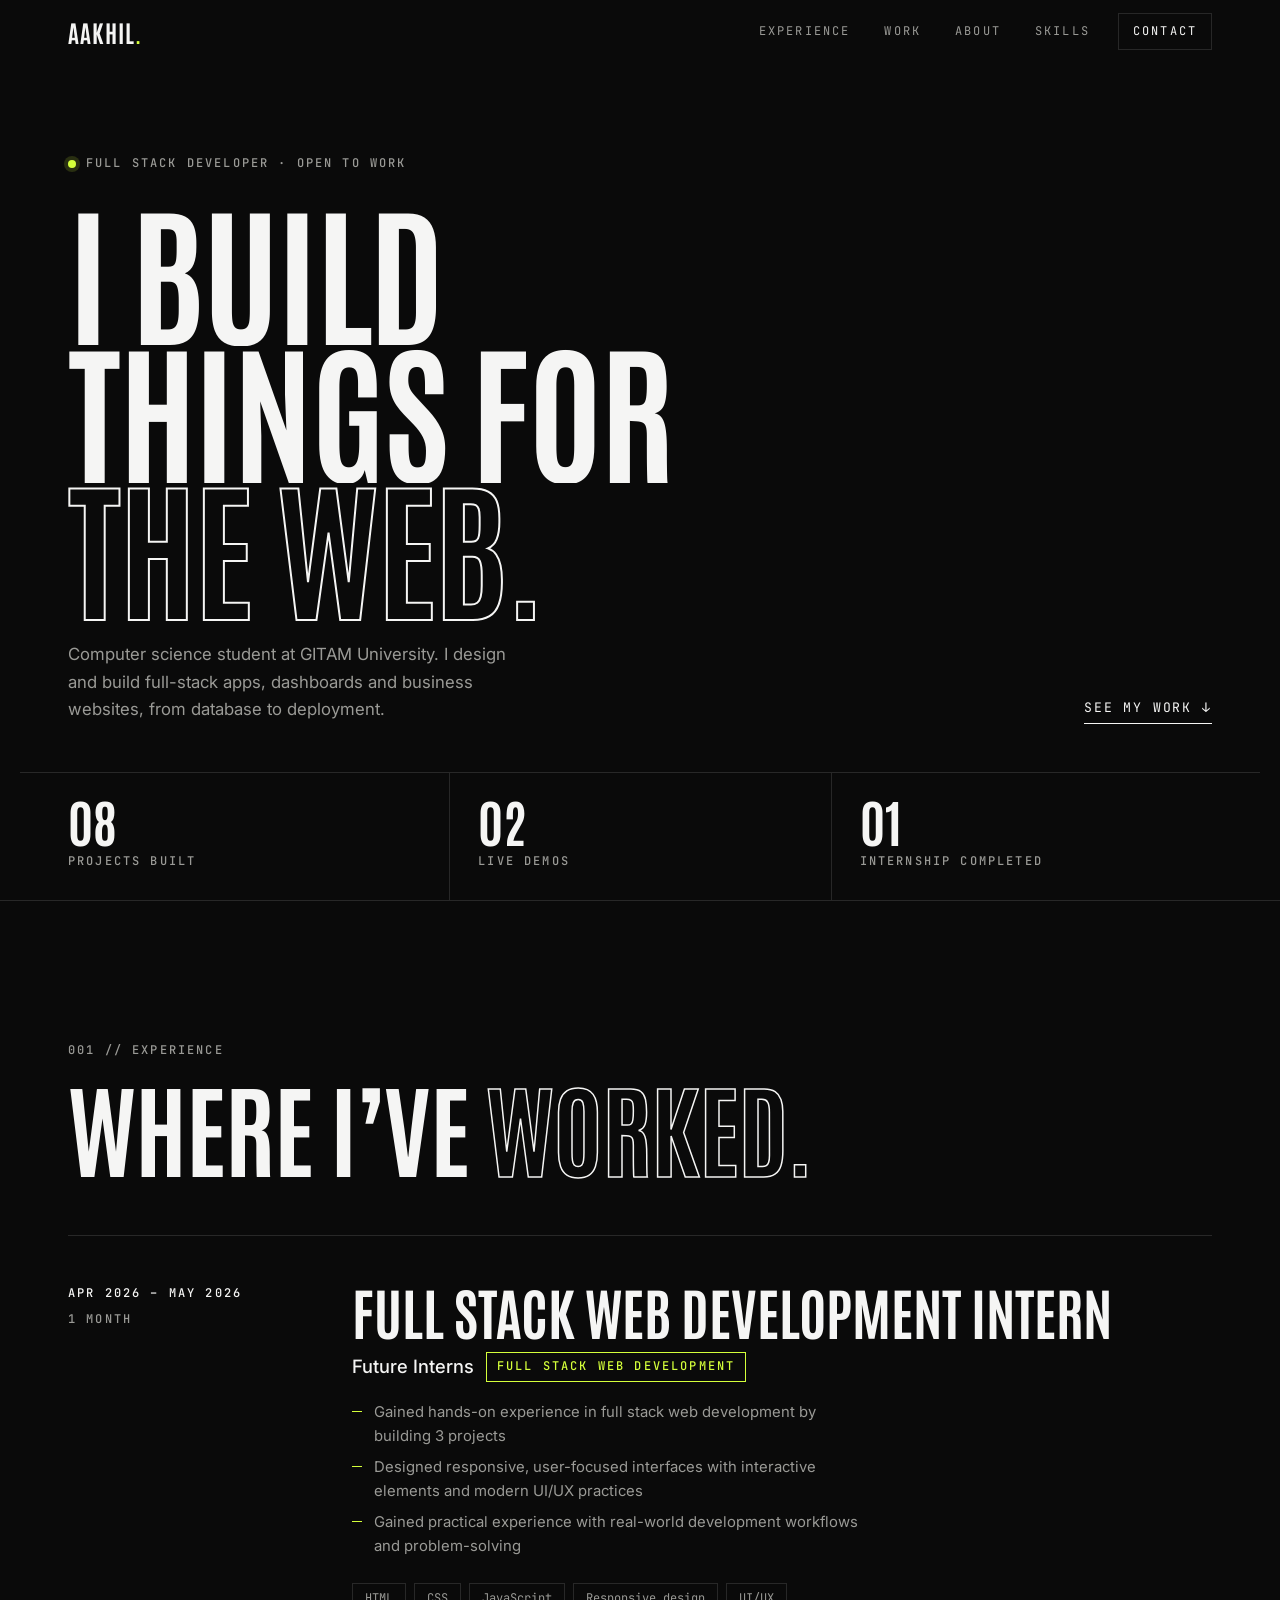
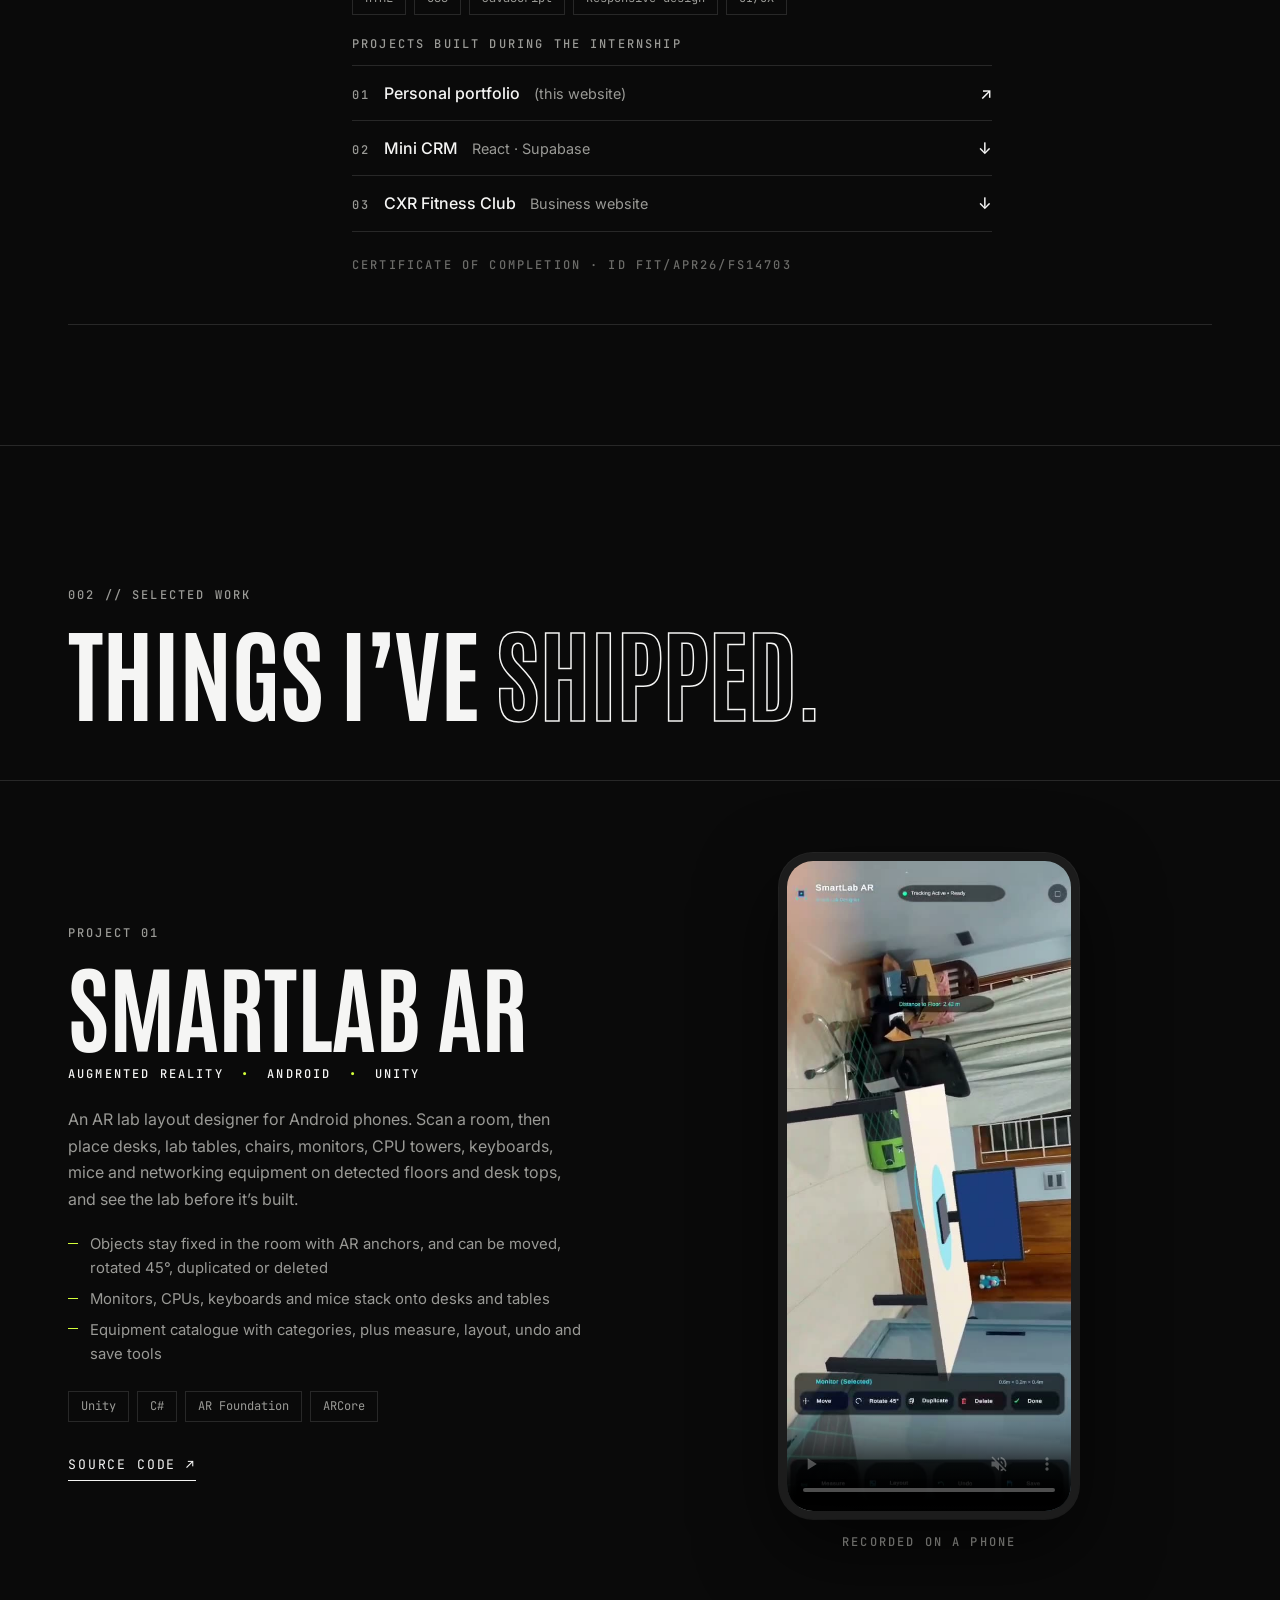
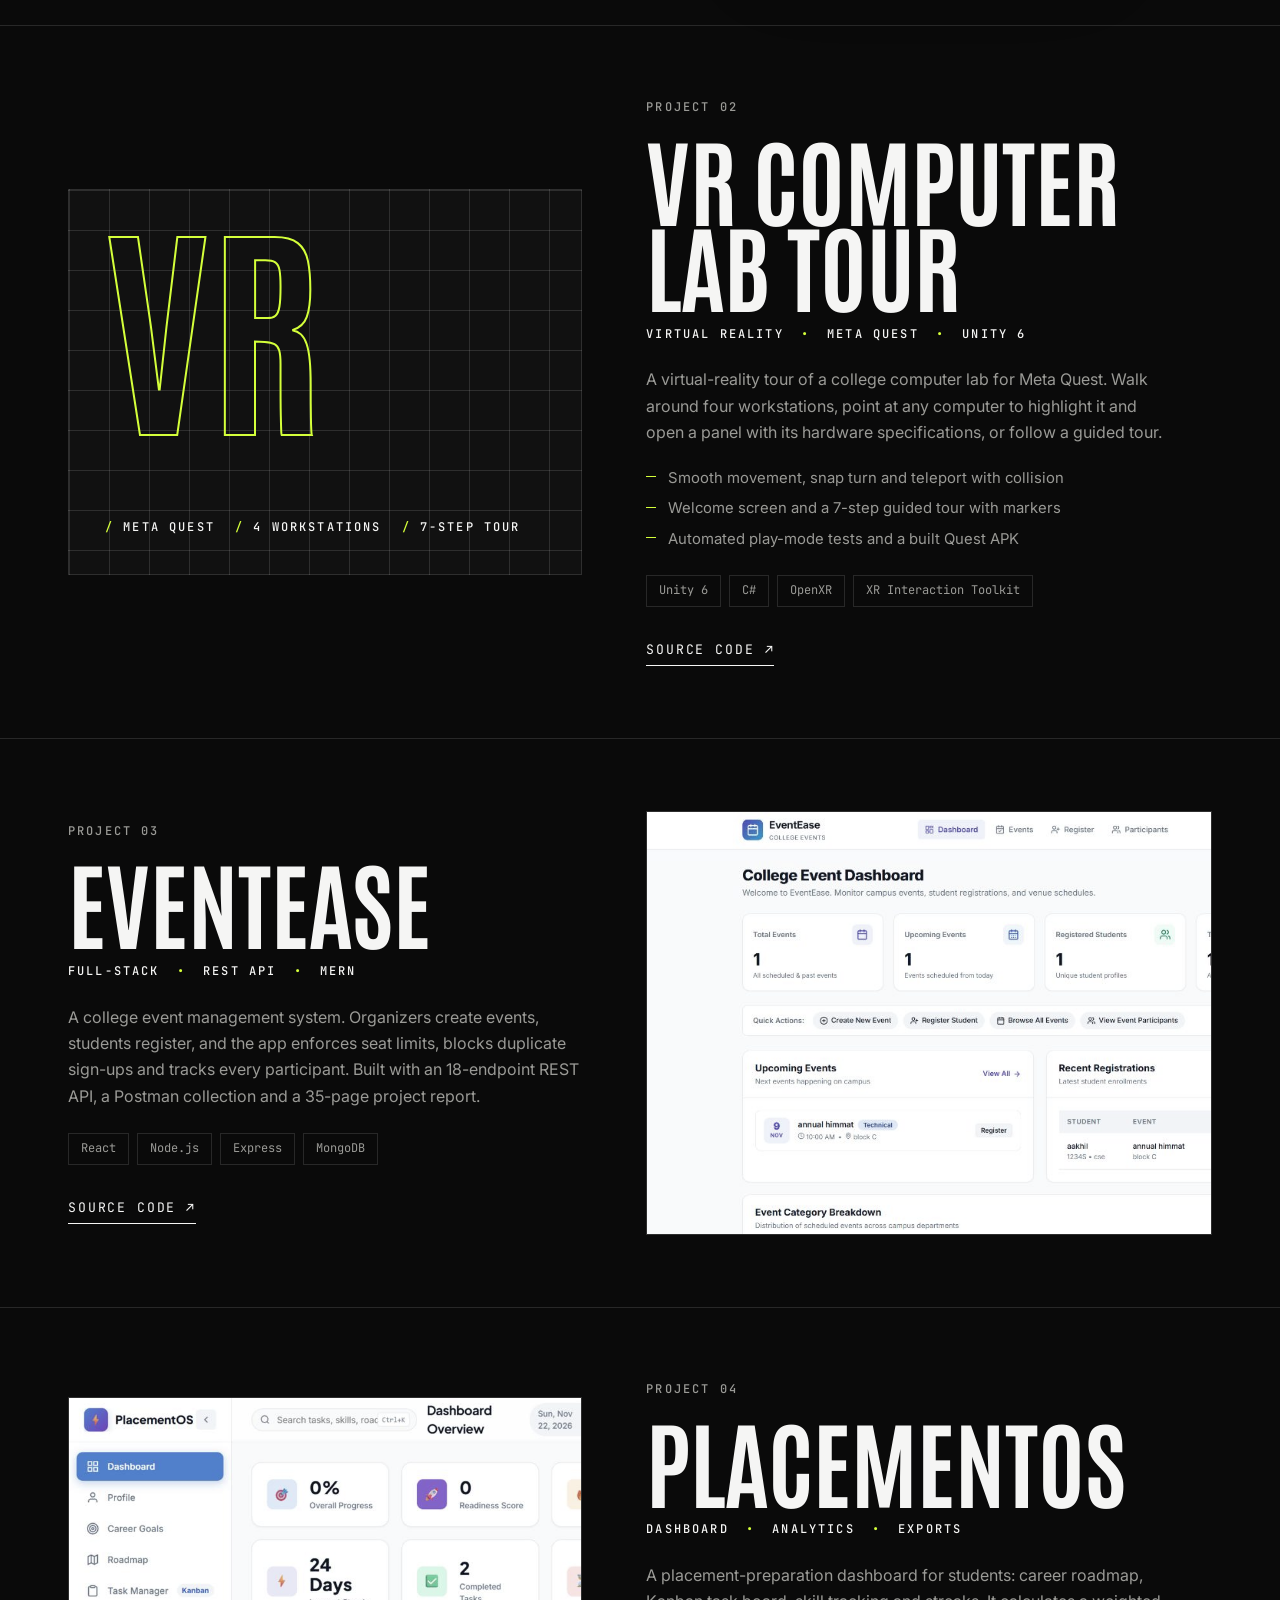
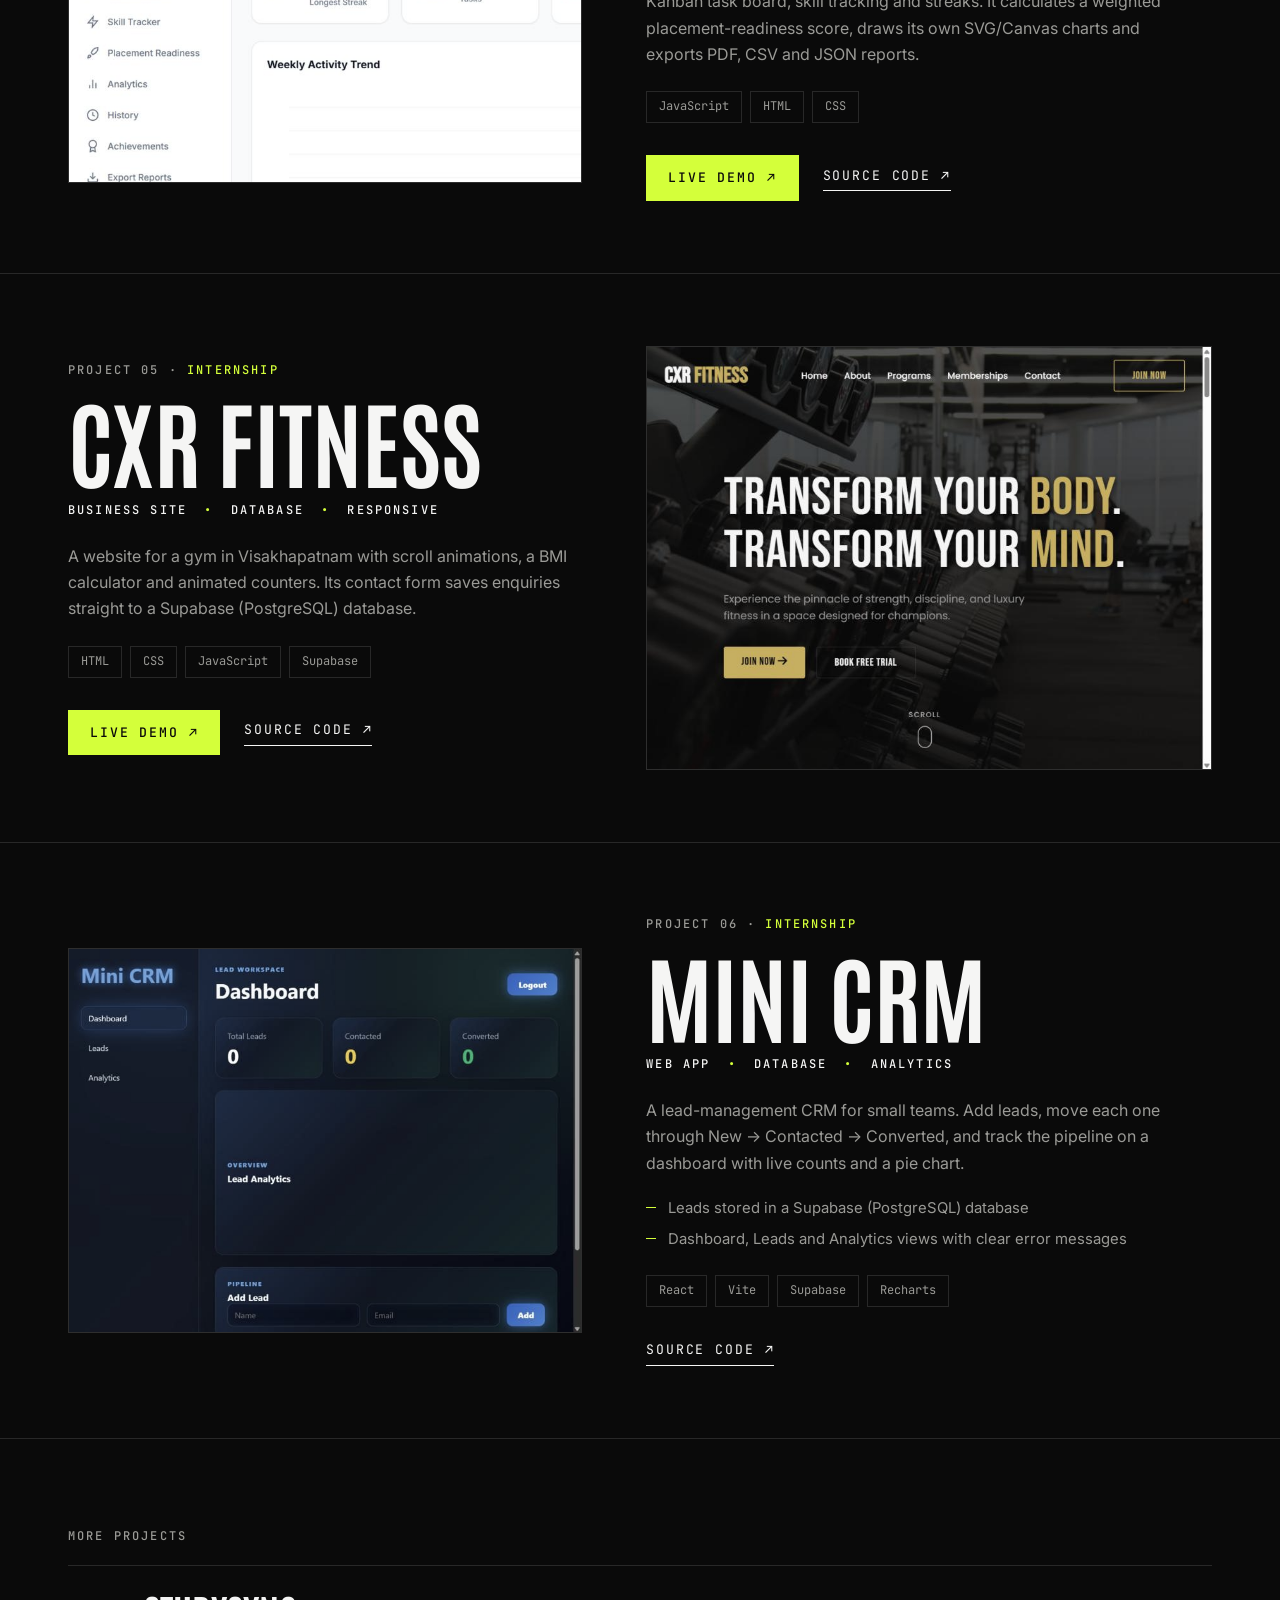
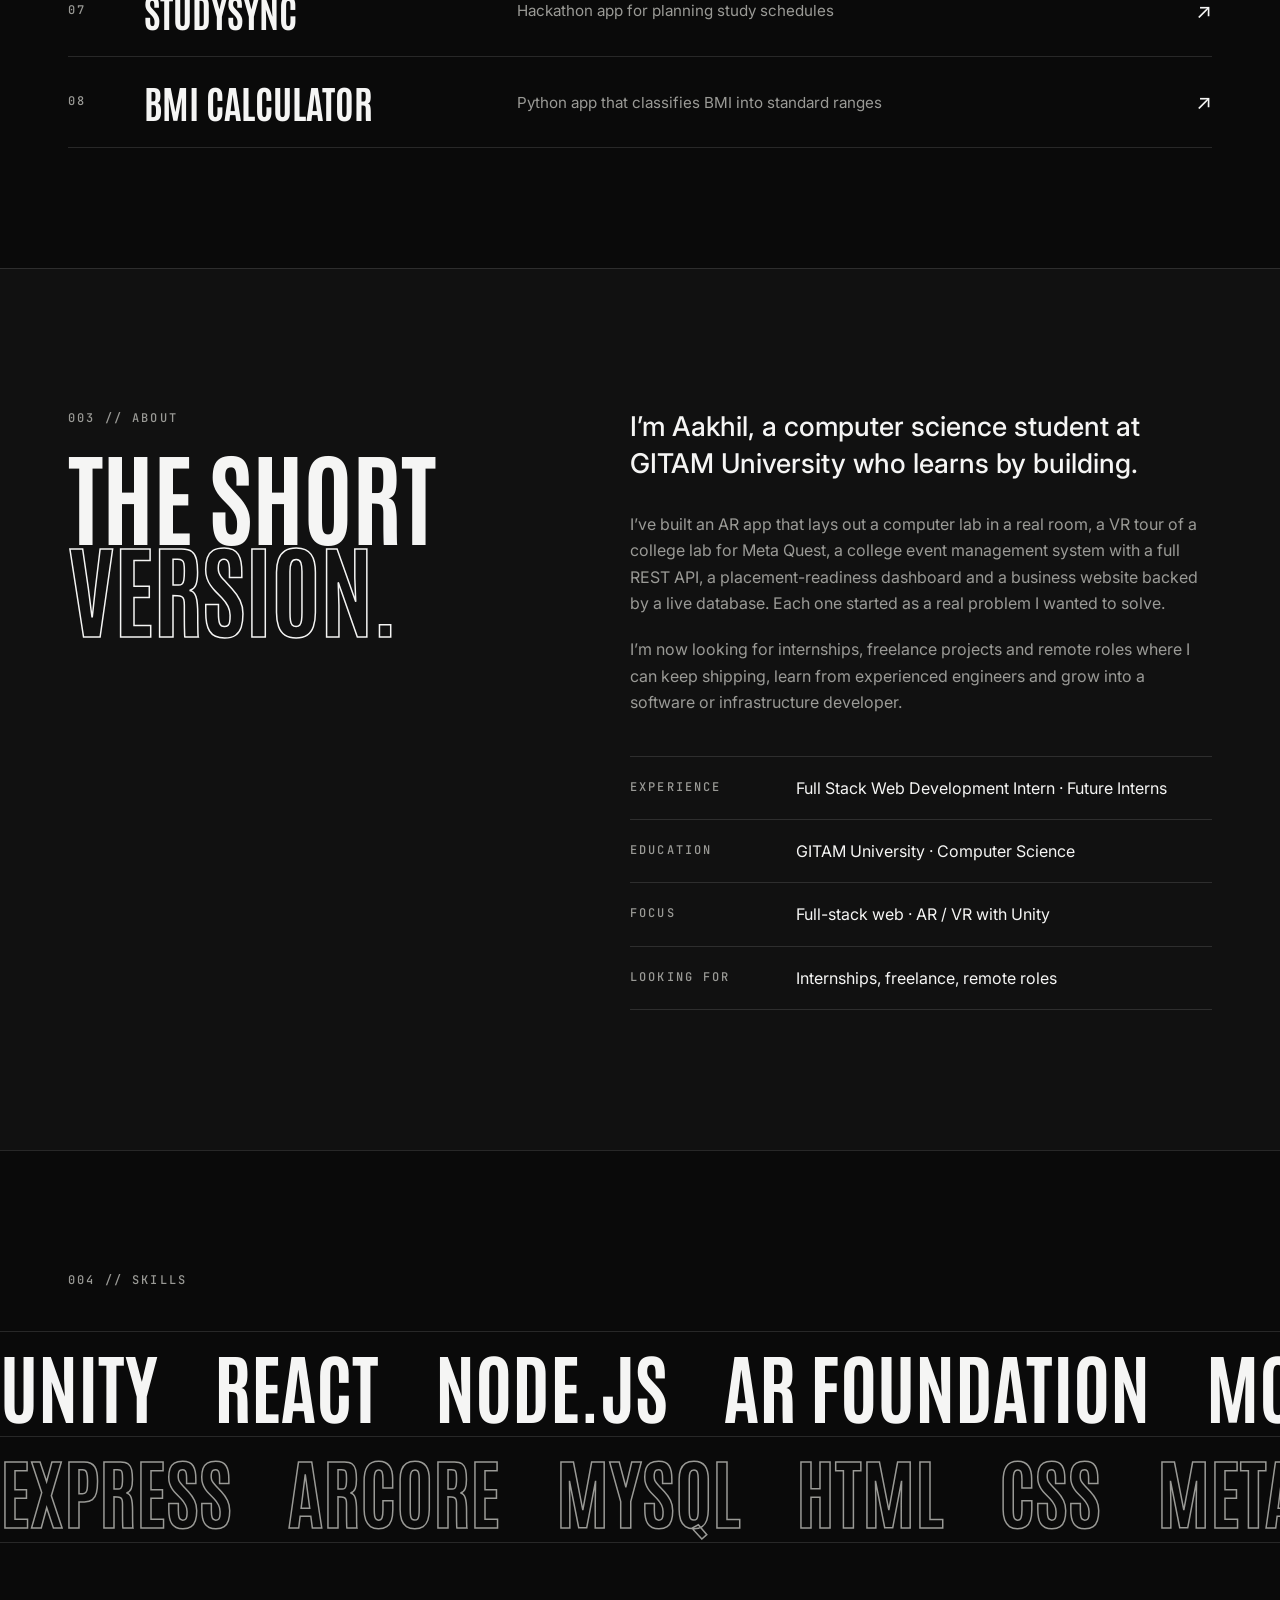
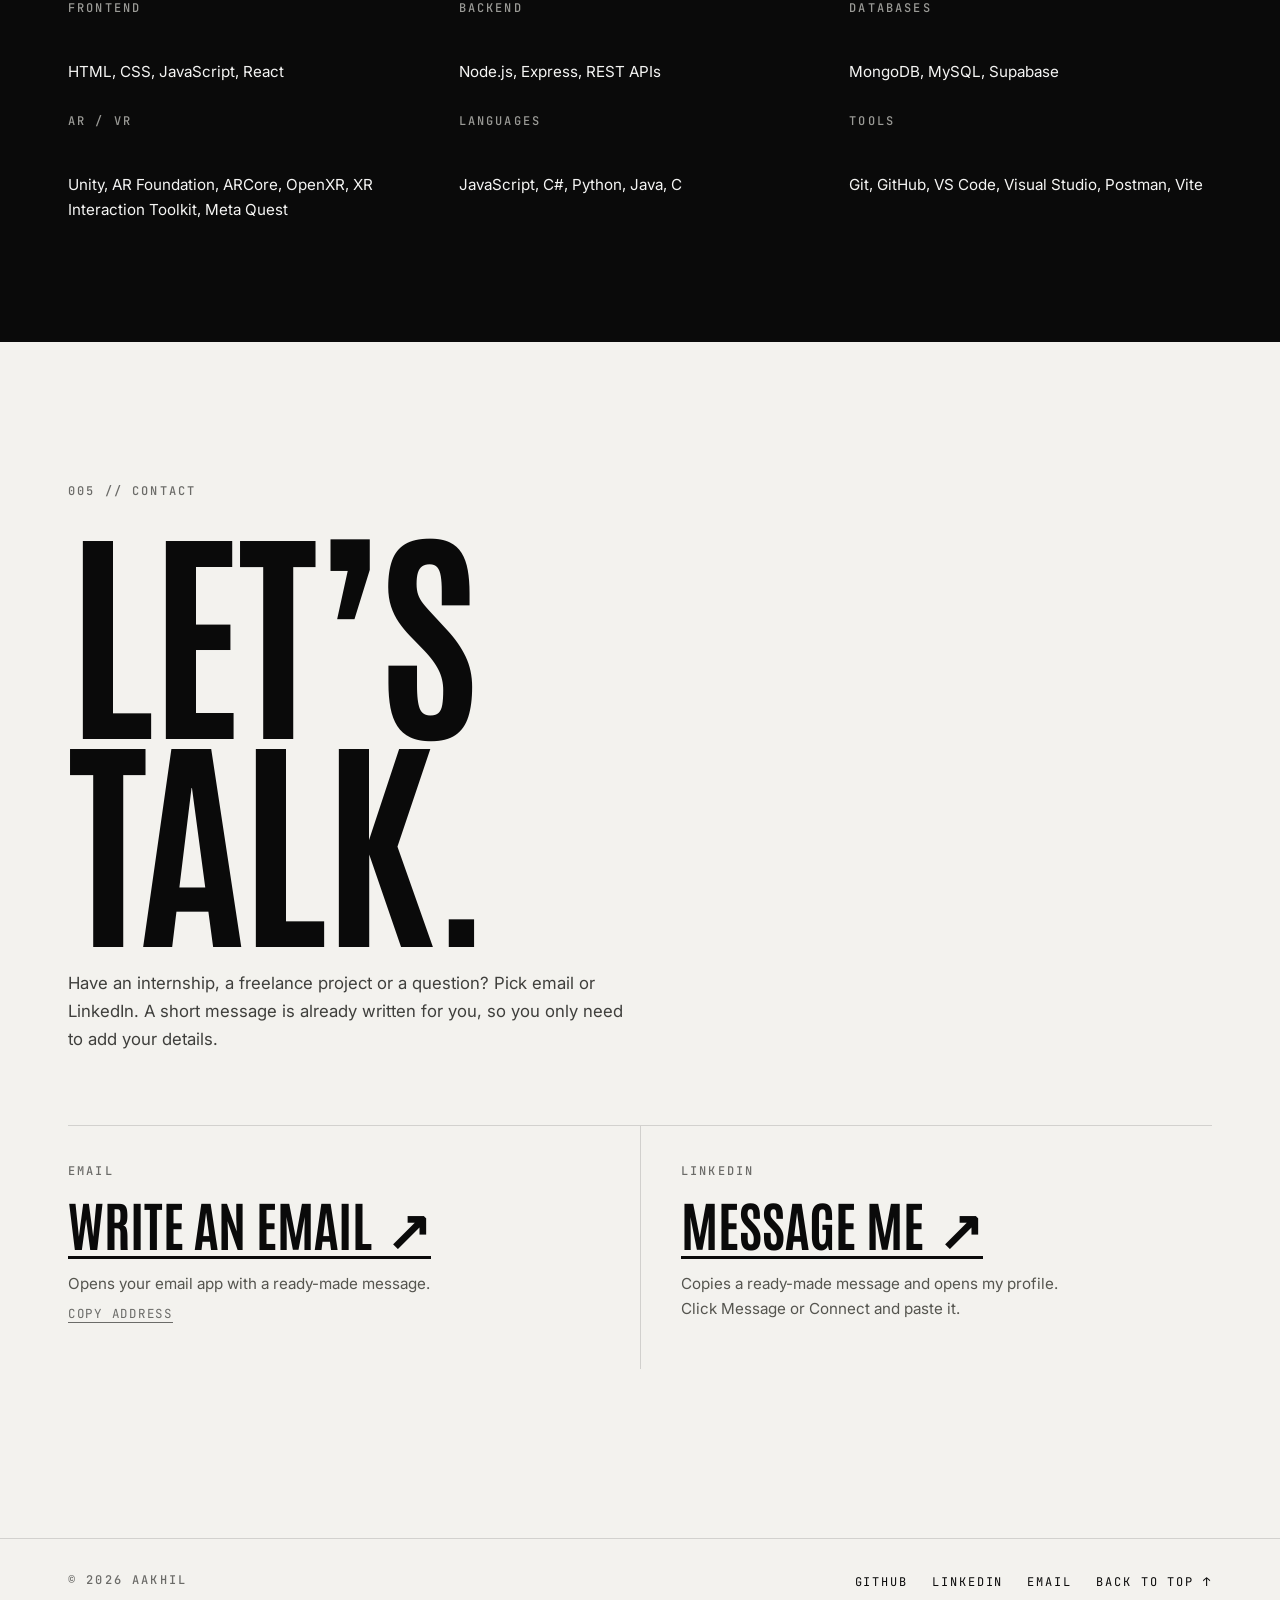
==== commit 4c30ac1e: "Hero stats: replace MERN main stack with internship completed Co-Authored-By: Claude Opus 5.5 <norep" ====
--- a/index.html
+++ b/index.html
@@ -100,8 +100,8 @@
             <span class="label">Live demos</span>
           </li>
           <li class="stat" data-reveal>
-            <span class="stat__num" translate="no">MERN</span>
-            <span class="label">Main stack</span>
+            <span class="stat__num">01</span>
+            <span class="label">Internship completed</span>
           </li>
         </ul>
       </section>
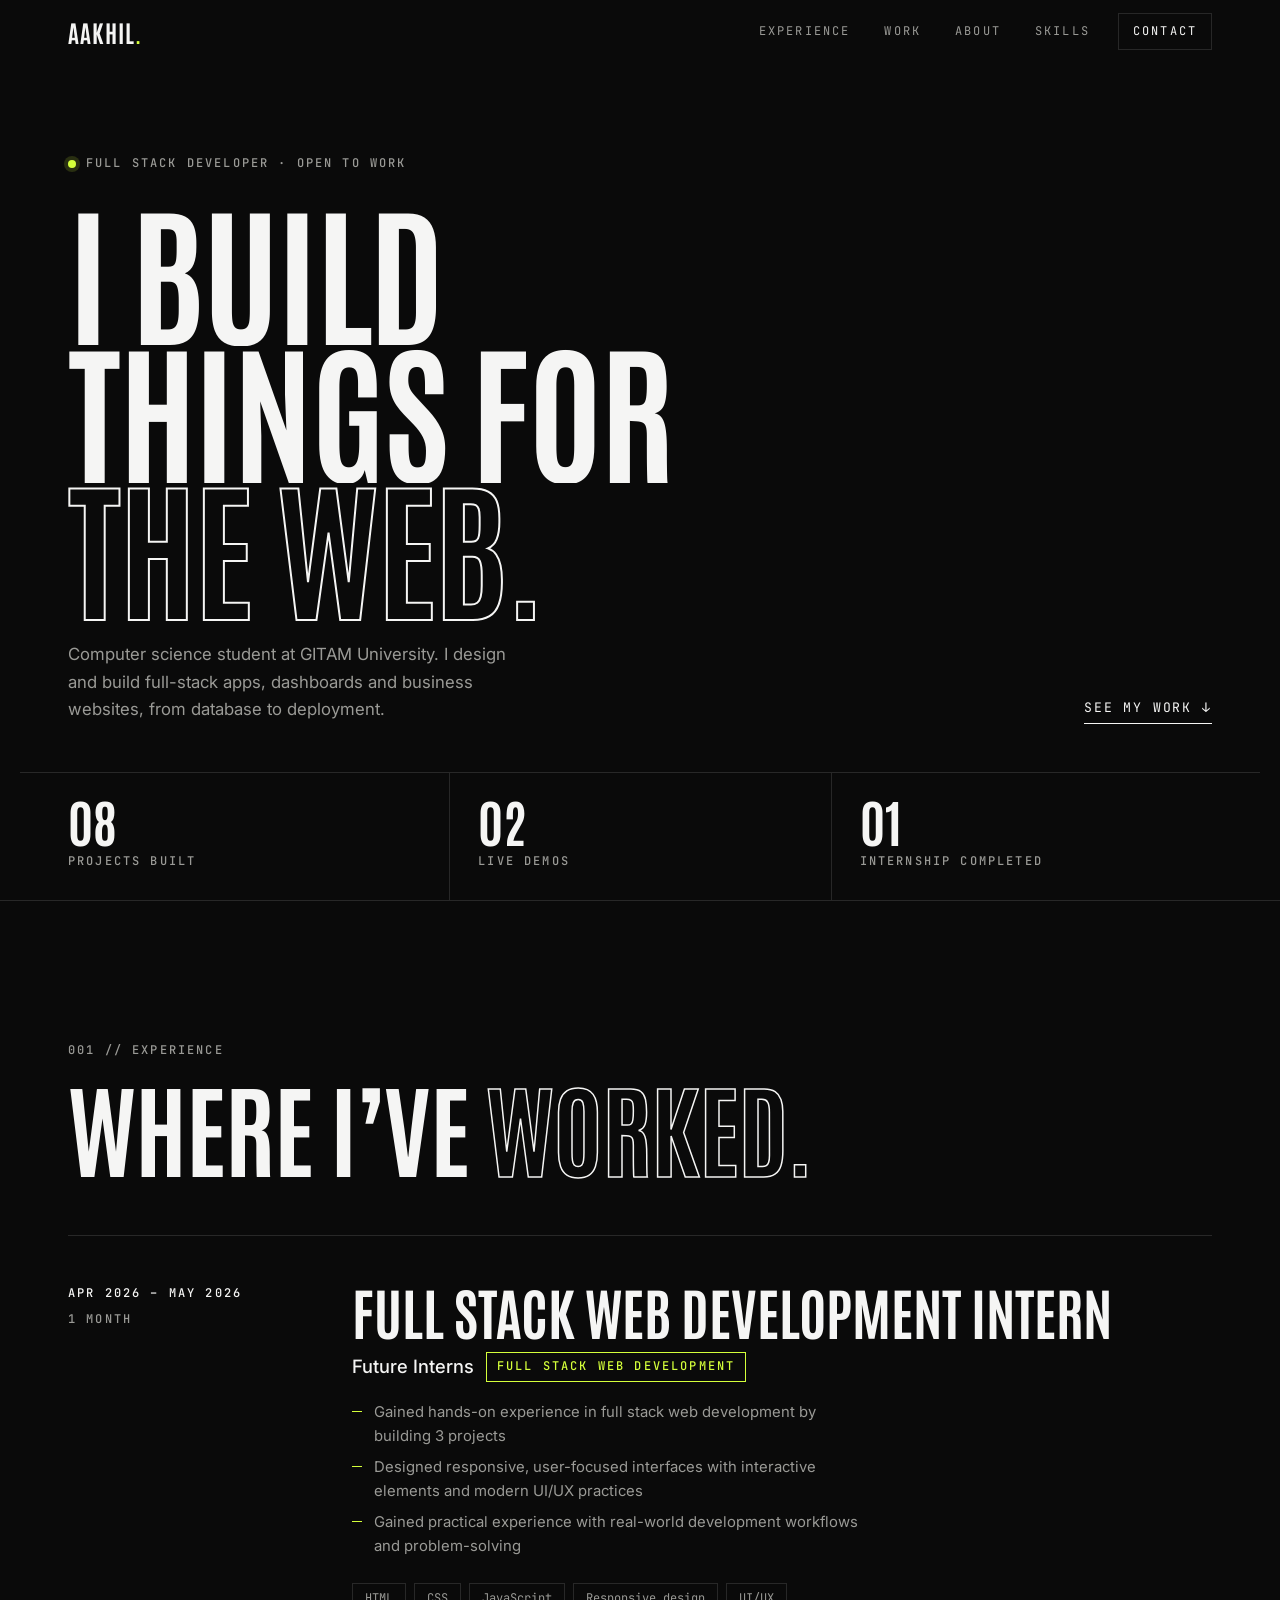
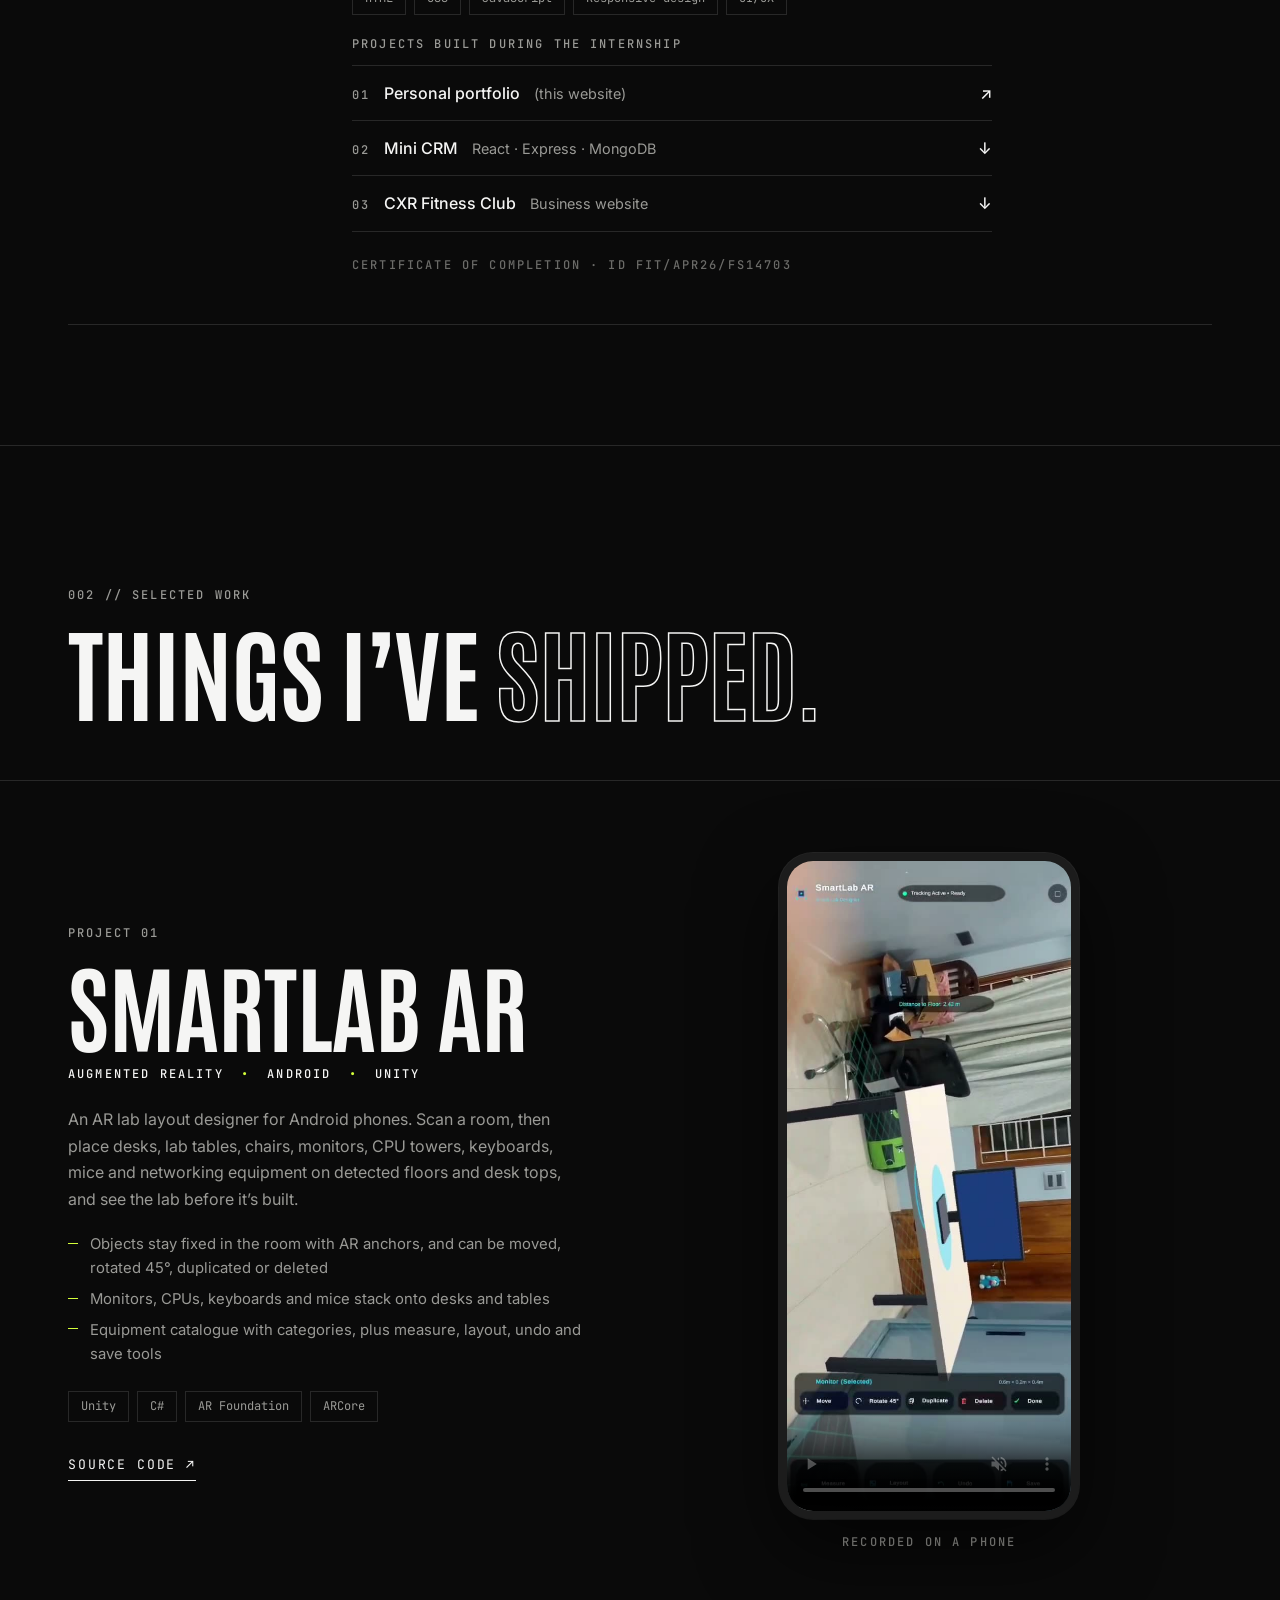
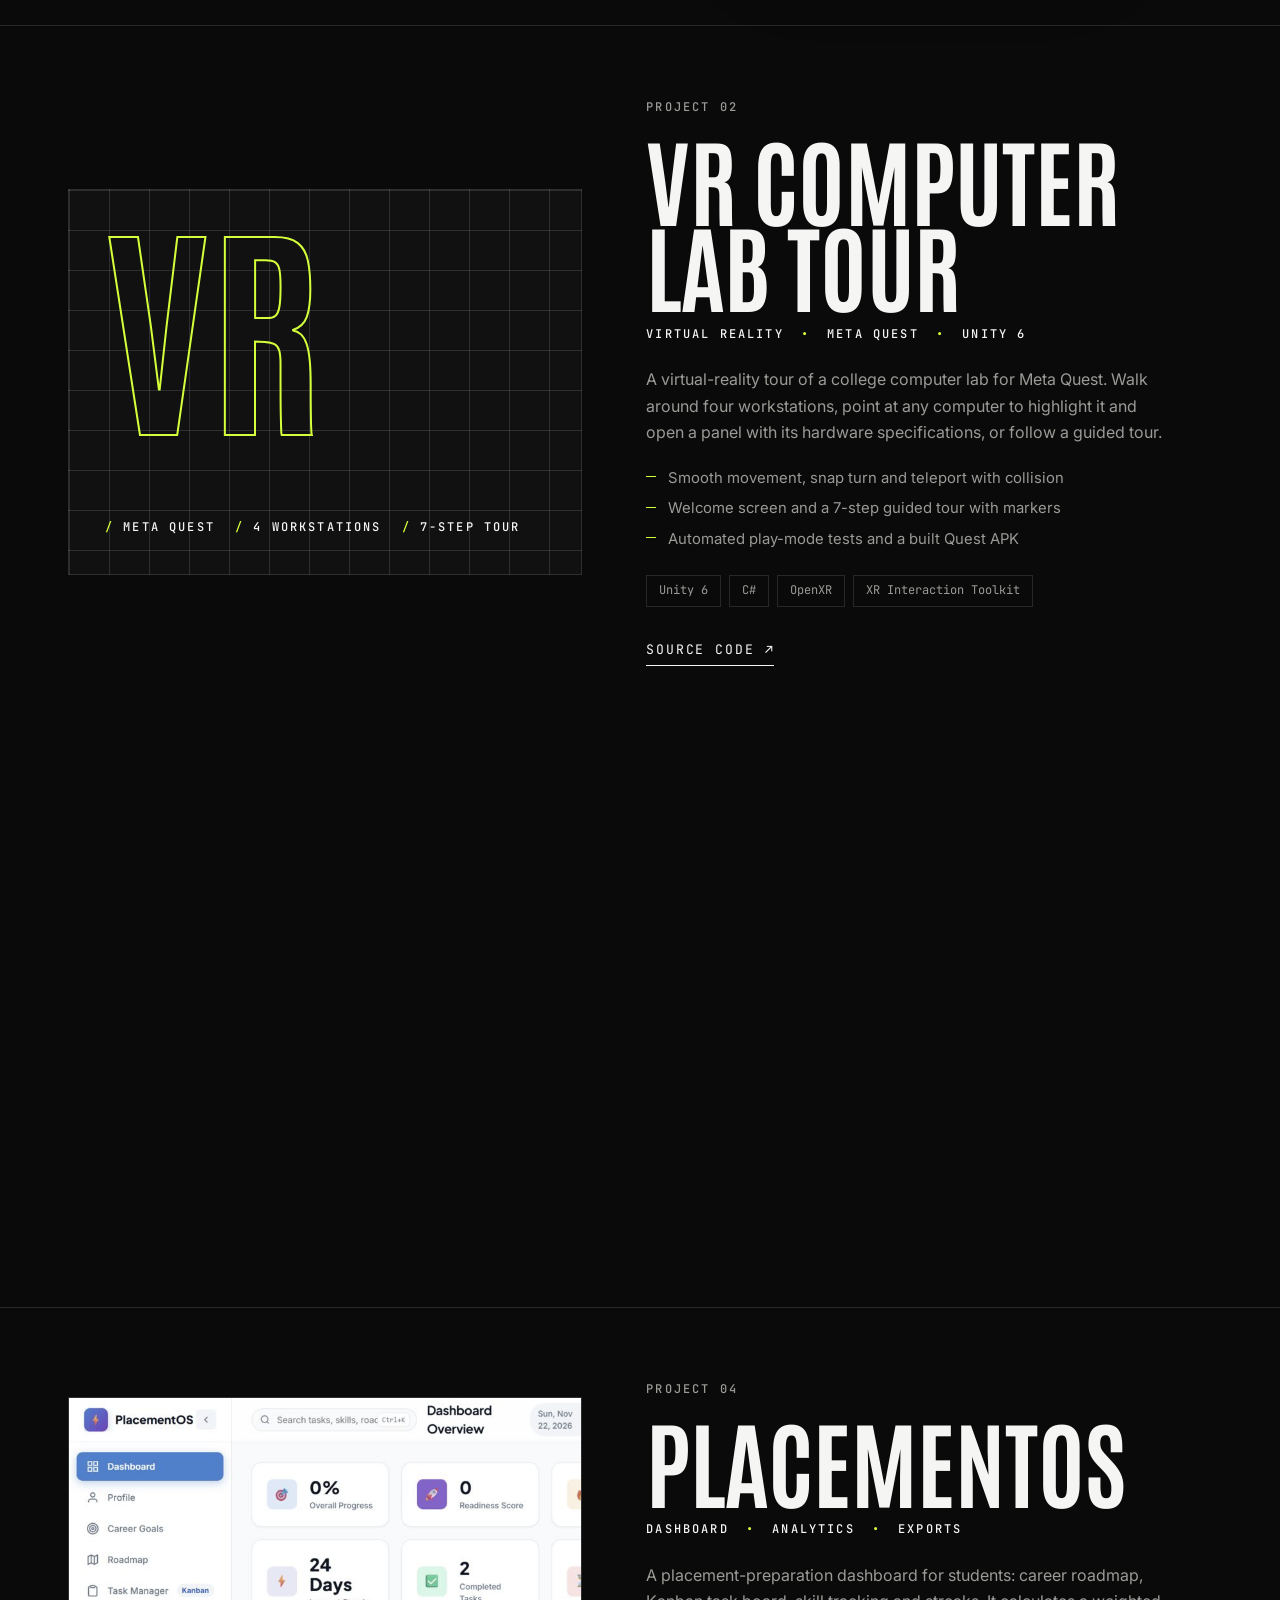
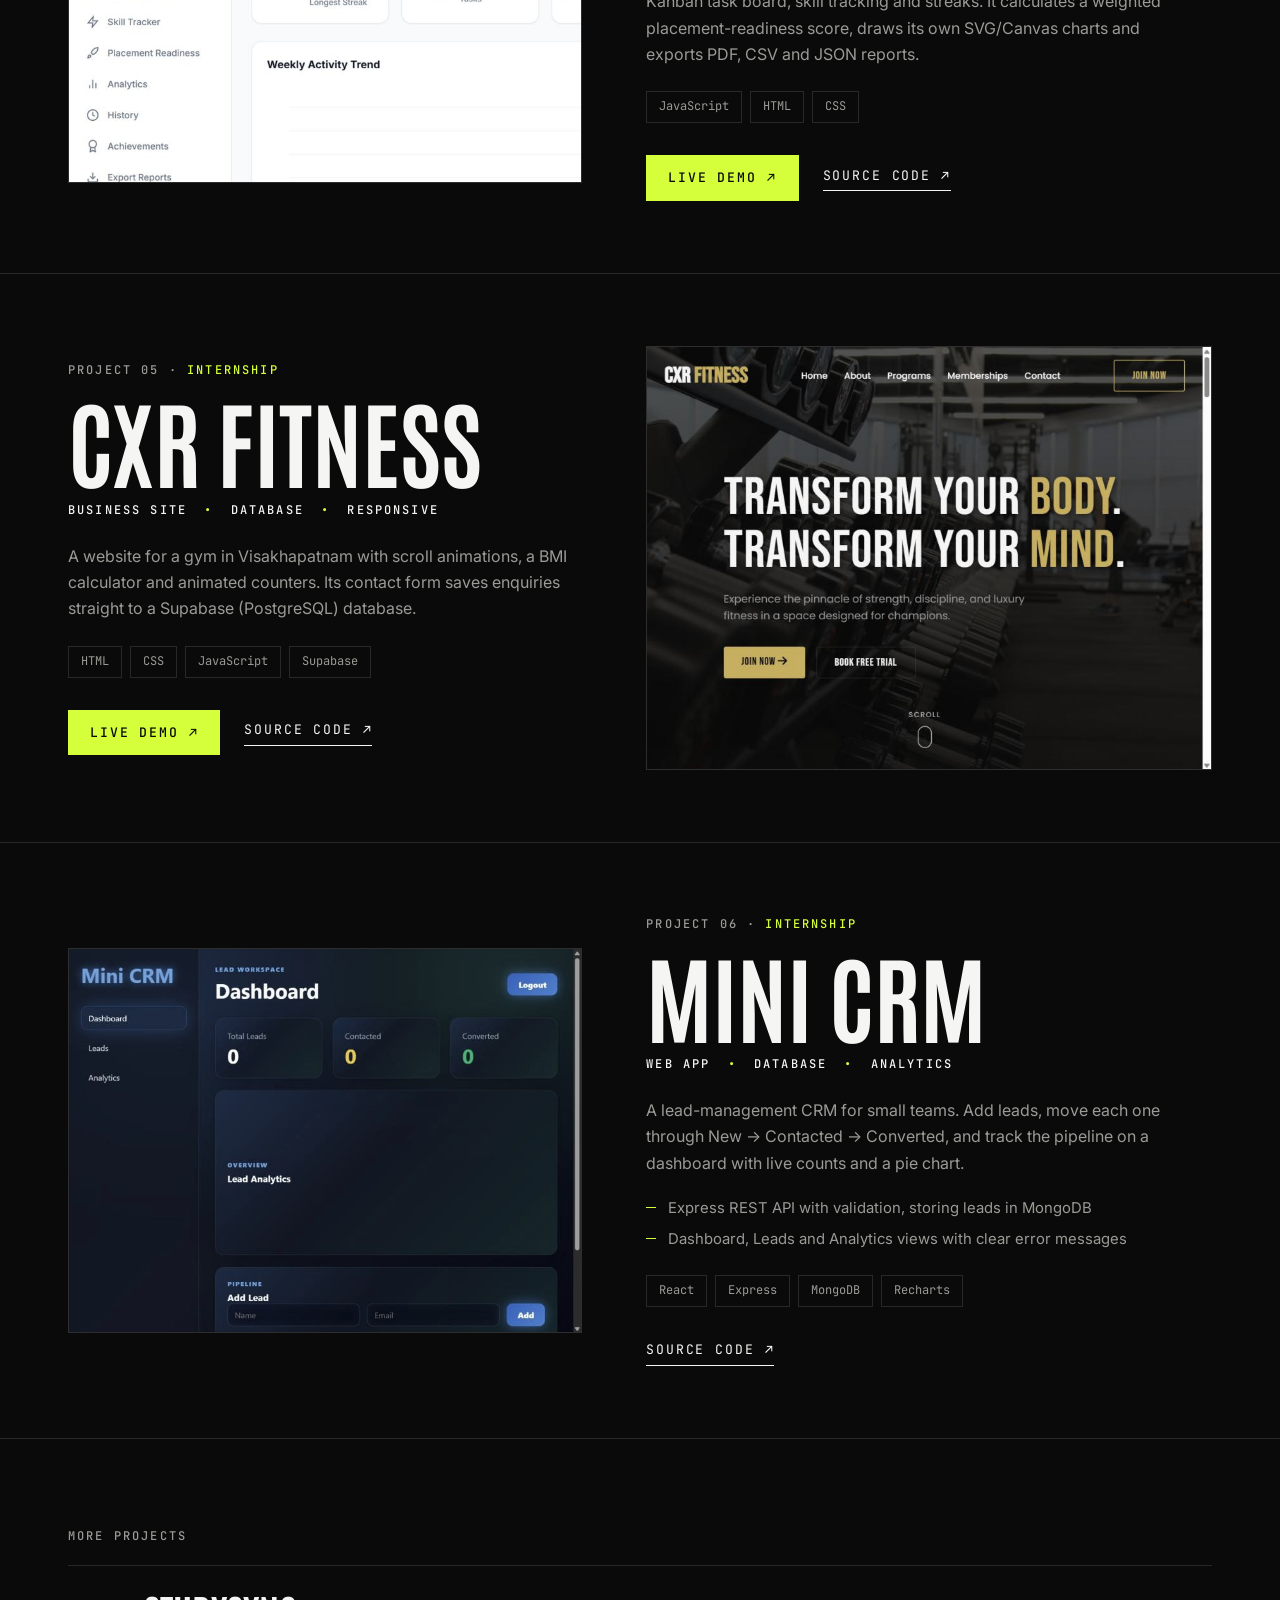
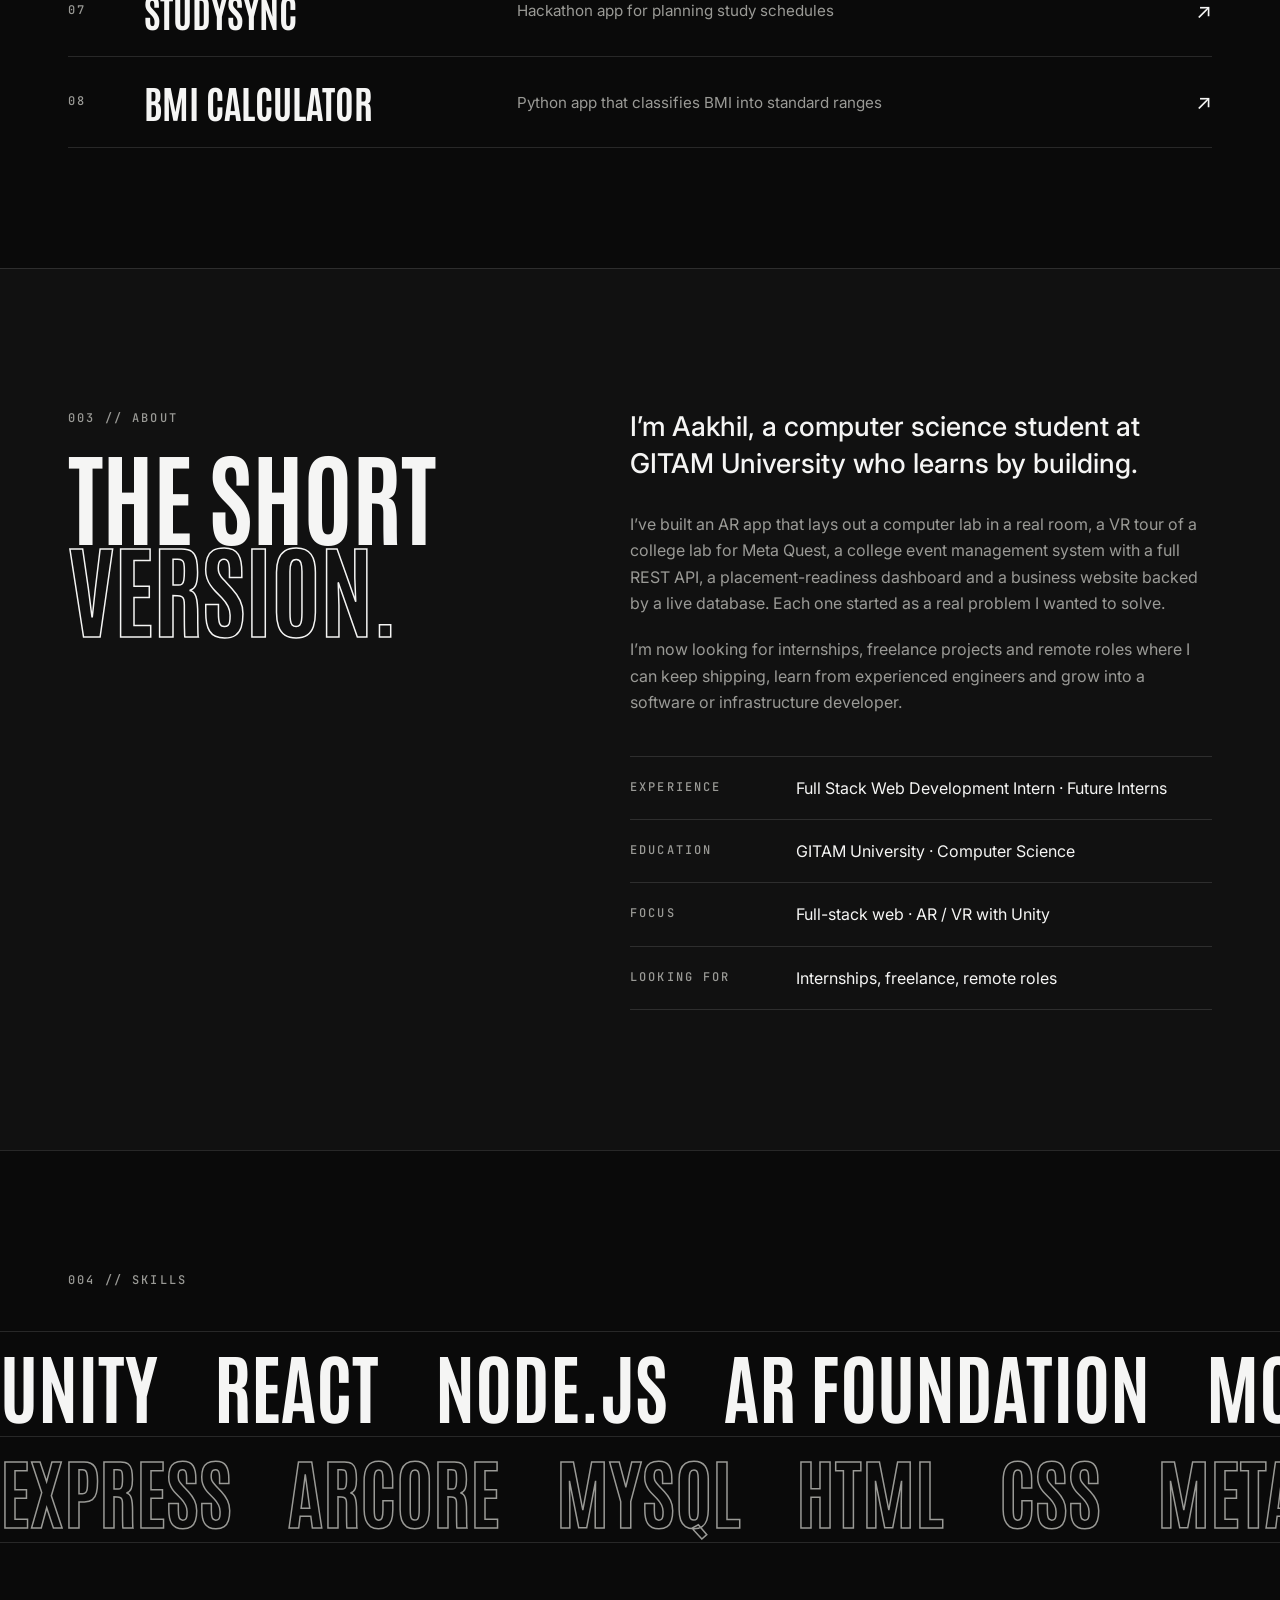
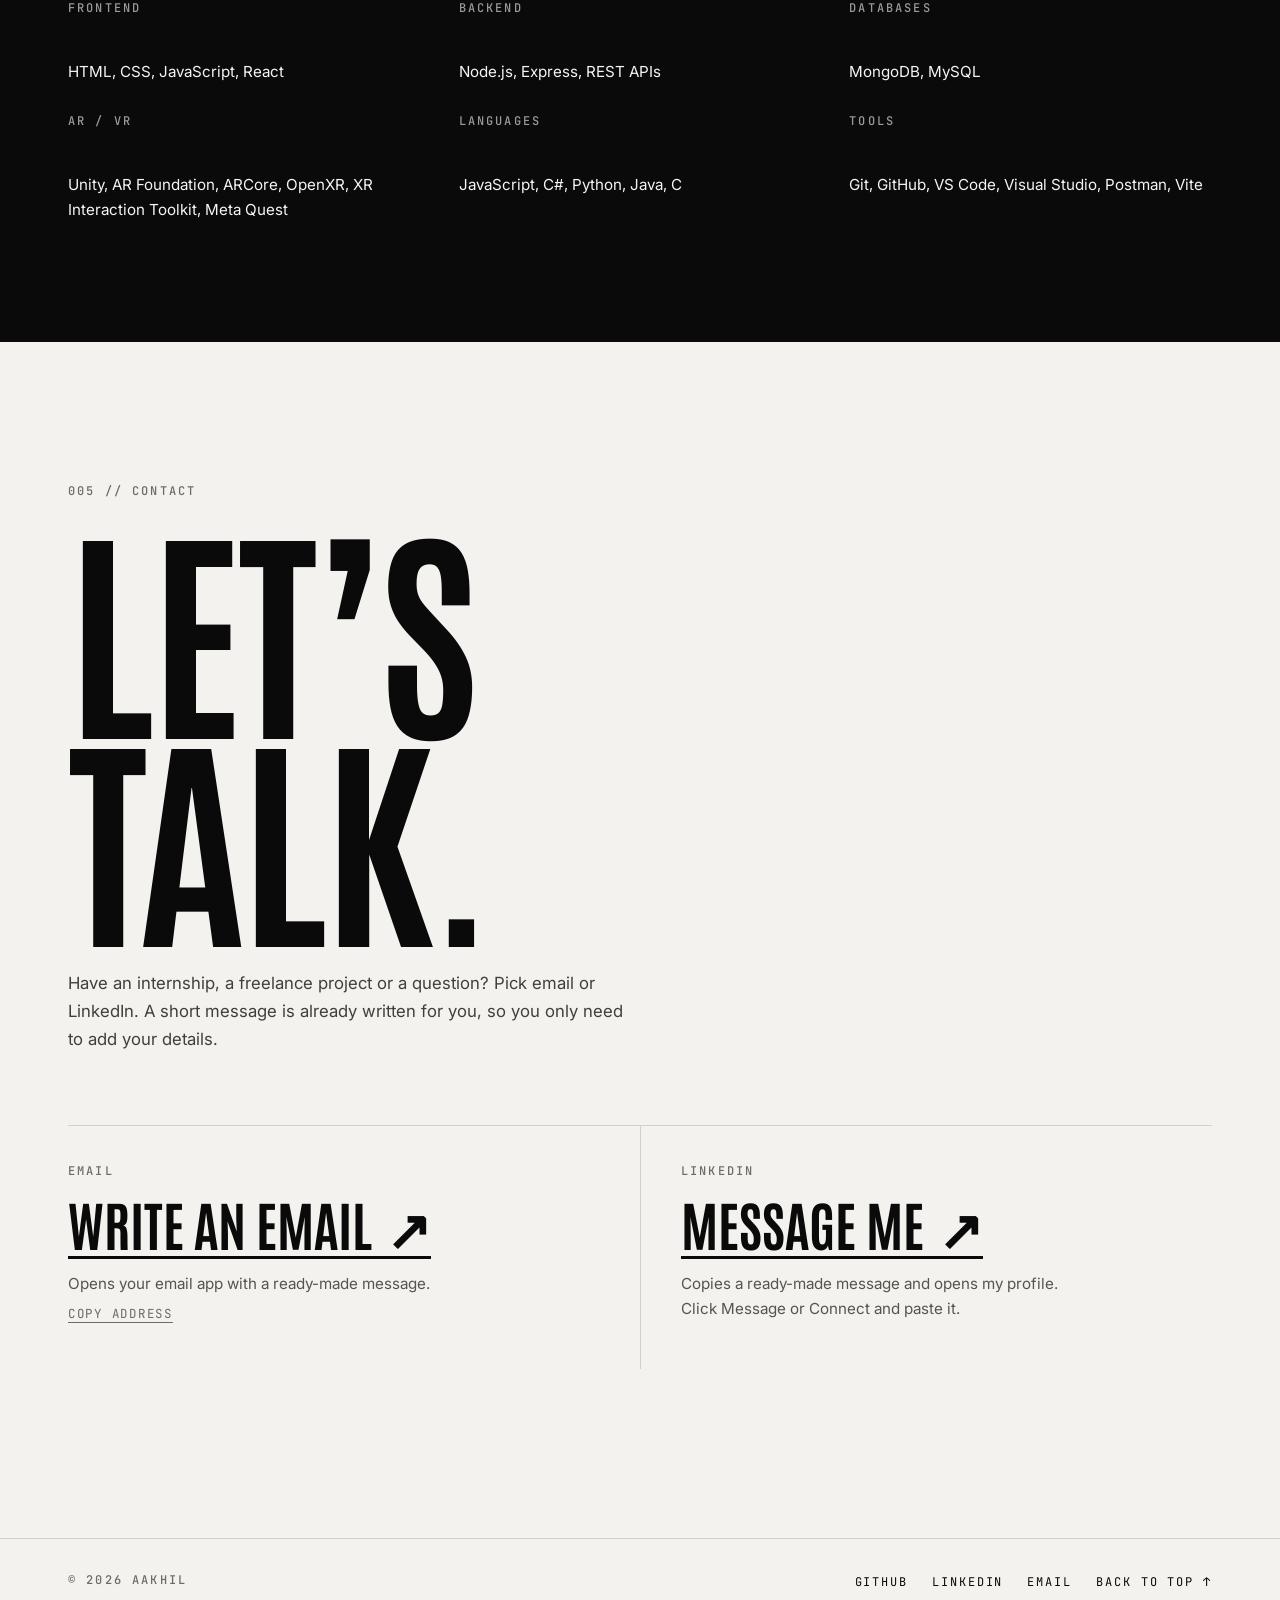
==== commit 5b414bb5: "Remove Supabase from skills; Mini CRM now React + Express + MongoDB Co-Authored-By: Claude Opus 5.5 " ====
--- a/index.html
+++ b/index.html
@@ -132,7 +132,7 @@
                 <p class="label job__built-title">Projects built during the internship</p>
                 <ol class="job__built">
                   <li><a href="https://github.com/akki07-hub/FUTURE_FS_01" target="_blank" rel="noopener noreferrer"><span class="label">01</span> Personal portfolio <span class="job__built-note">(this website)</span> <span aria-hidden="true">&nearr;</span></a></li>
-                  <li><a href="#mini-crm"><span class="label">02</span> Mini CRM <span class="job__built-note">React &middot; Supabase</span> <span aria-hidden="true">&darr;</span></a></li>
+                  <li><a href="#mini-crm"><span class="label">02</span> Mini CRM <span class="job__built-note">React &middot; Express &middot; MongoDB</span> <span aria-hidden="true">&darr;</span></a></li>
                   <li><a href="#cxr-fitness"><span class="label">03</span> CXR Fitness Club <span class="job__built-note">Business website</span> <span aria-hidden="true">&darr;</span></a></li>
                 </ol>
                 <p class="job__cert label">Certificate of completion &middot; ID <span translate="no">FIT/APR26/FS14703</span></p>
@@ -313,11 +313,11 @@
                 live counts and a pie chart.
               </p>
               <ul class="project__points">
-                <li>Leads stored in a Supabase (PostgreSQL) database</li>
+                <li>Express REST API with validation, storing leads in MongoDB</li>
                 <li>Dashboard, Leads and Analytics views with clear error messages</li>
               </ul>
               <ul class="stack" translate="no" aria-label="Technologies">
-                <li>React</li><li>Vite</li><li>Supabase</li><li>Recharts</li>
+                <li>React</li><li>Express</li><li>MongoDB</li><li>Recharts</li>
               </ul>
               <div class="project__links">
                 <a href="https://github.com/akki07-hub/FUTURE_FS_02" target="_blank" rel="noopener noreferrer" class="arrow-link" aria-label="View Mini CRM source code on GitHub">Source code <span aria-hidden="true">&nearr;</span></a>
@@ -393,8 +393,8 @@
 
         <div class="marquee" aria-hidden="true">
           <div class="marquee__track">
-            <span>Unity</span><span>React</span><span>Node.js</span><span>AR Foundation</span><span>MongoDB</span><span>C#</span><span>JavaScript</span><span>OpenXR</span><span>Python</span><span>Supabase</span>
-            <span>Unity</span><span>React</span><span>Node.js</span><span>AR Foundation</span><span>MongoDB</span><span>C#</span><span>JavaScript</span><span>OpenXR</span><span>Python</span><span>Supabase</span>
+            <span>Unity</span><span>React</span><span>Node.js</span><span>AR Foundation</span><span>MongoDB</span><span>C#</span><span>JavaScript</span><span>OpenXR</span><span>Python</span><span>Vite</span>
+            <span>Unity</span><span>React</span><span>Node.js</span><span>AR Foundation</span><span>MongoDB</span><span>C#</span><span>JavaScript</span><span>OpenXR</span><span>Python</span><span>Vite</span>
           </div>
         </div>
         <div class="marquee marquee--reverse marquee--outline" aria-hidden="true">
@@ -407,7 +407,7 @@
         <div class="wrap skill-groups" translate="no">
           <div><p class="label">Frontend</p><p>HTML, CSS, JavaScript, React</p></div>
           <div><p class="label">Backend</p><p>Node.js, Express, REST APIs</p></div>
-          <div><p class="label">Databases</p><p>MongoDB, MySQL, Supabase</p></div>
+          <div><p class="label">Databases</p><p>MongoDB, MySQL</p></div>
           <div><p class="label">AR / VR</p><p>Unity, AR Foundation, ARCore, OpenXR, XR Interaction Toolkit, Meta Quest</p></div>
           <div><p class="label">Languages</p><p>JavaScript, C#, Python, Java, C</p></div>
           <div><p class="label">Tools</p><p>Git, GitHub, VS Code, Visual Studio, Postman, Vite</p></div>
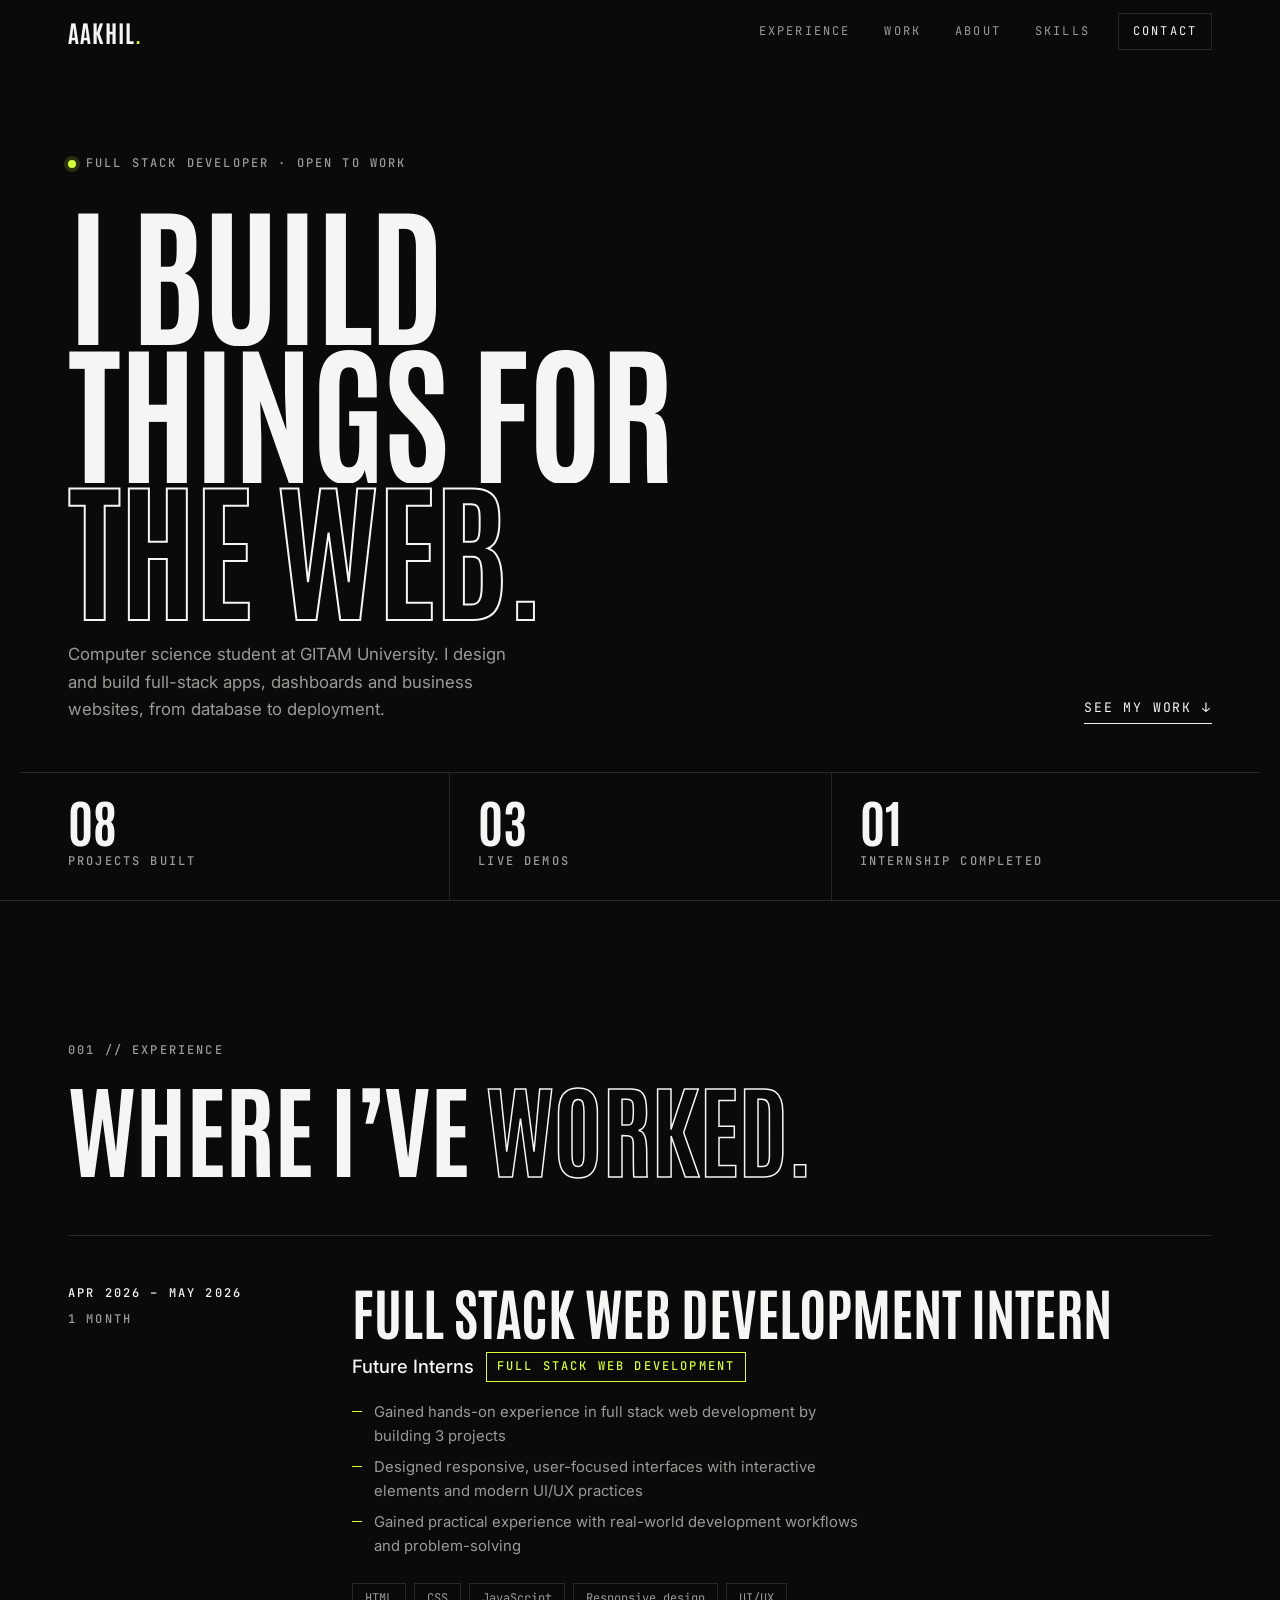
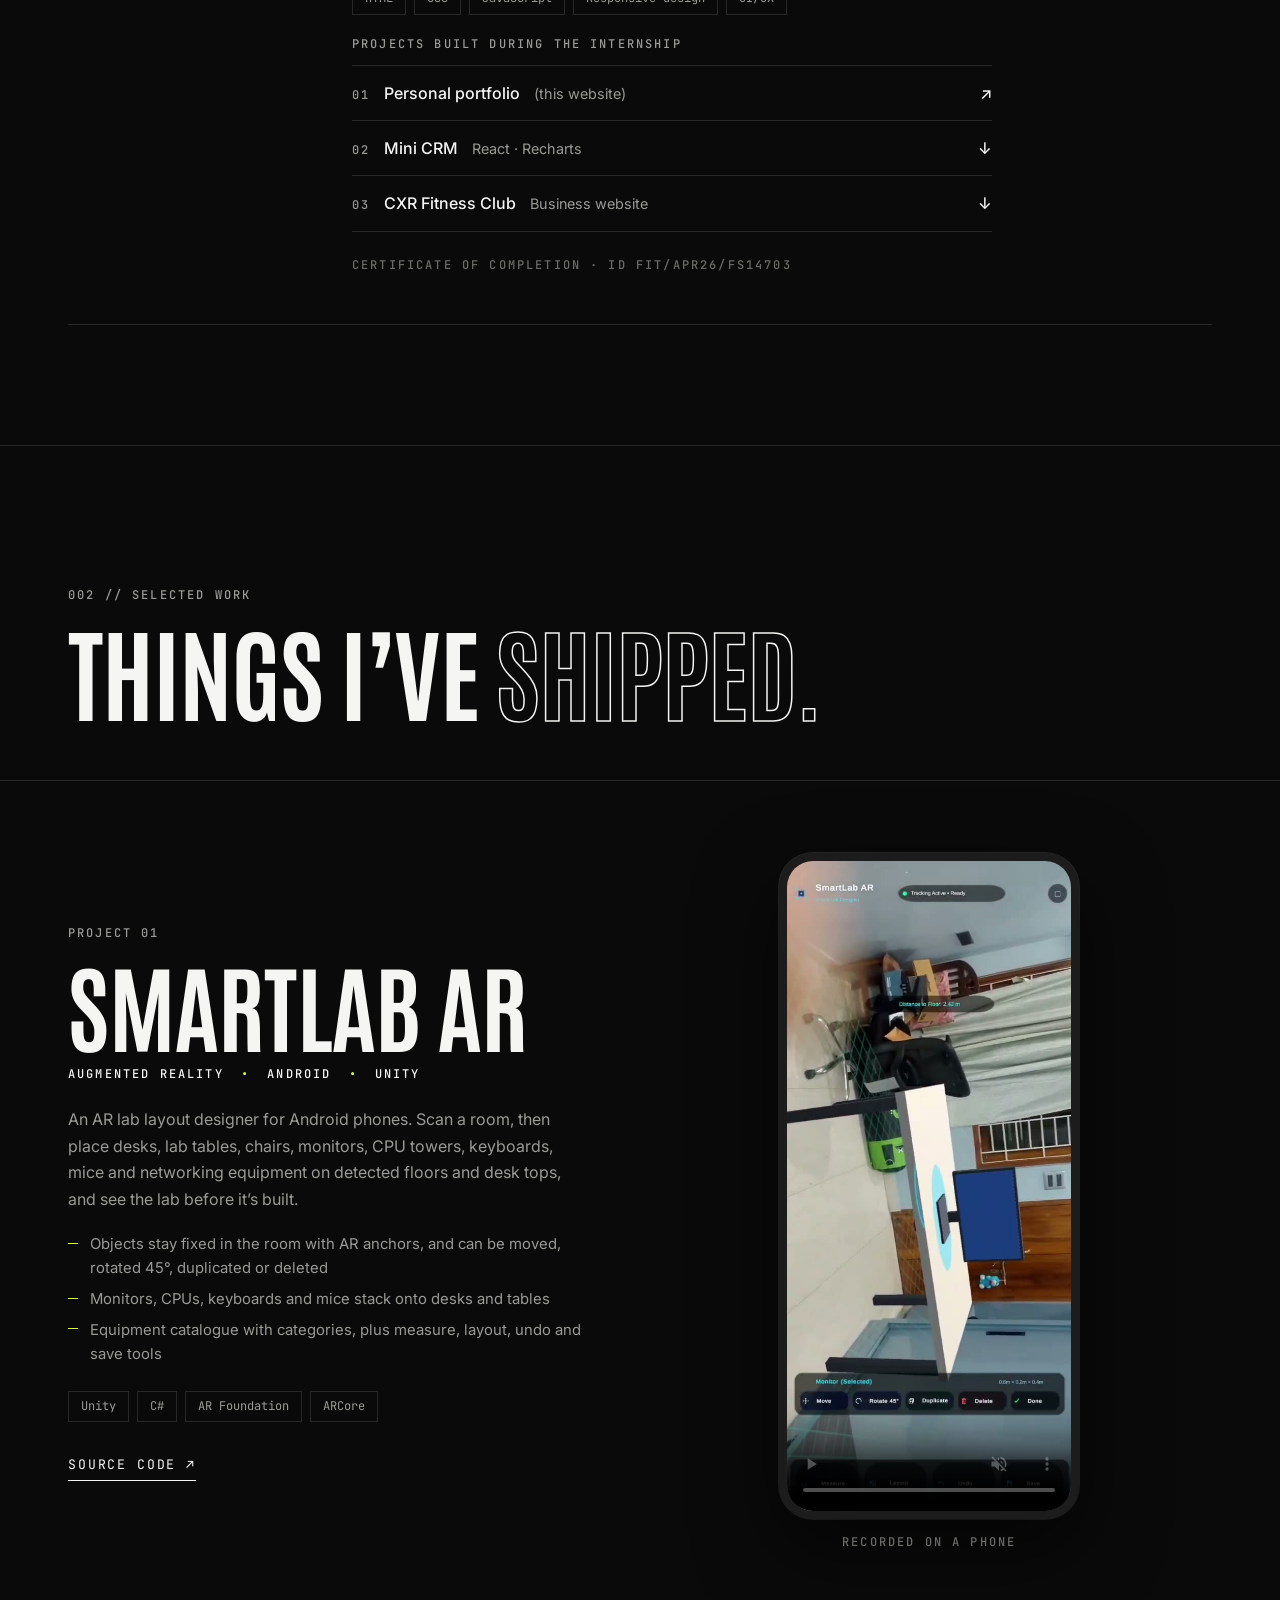
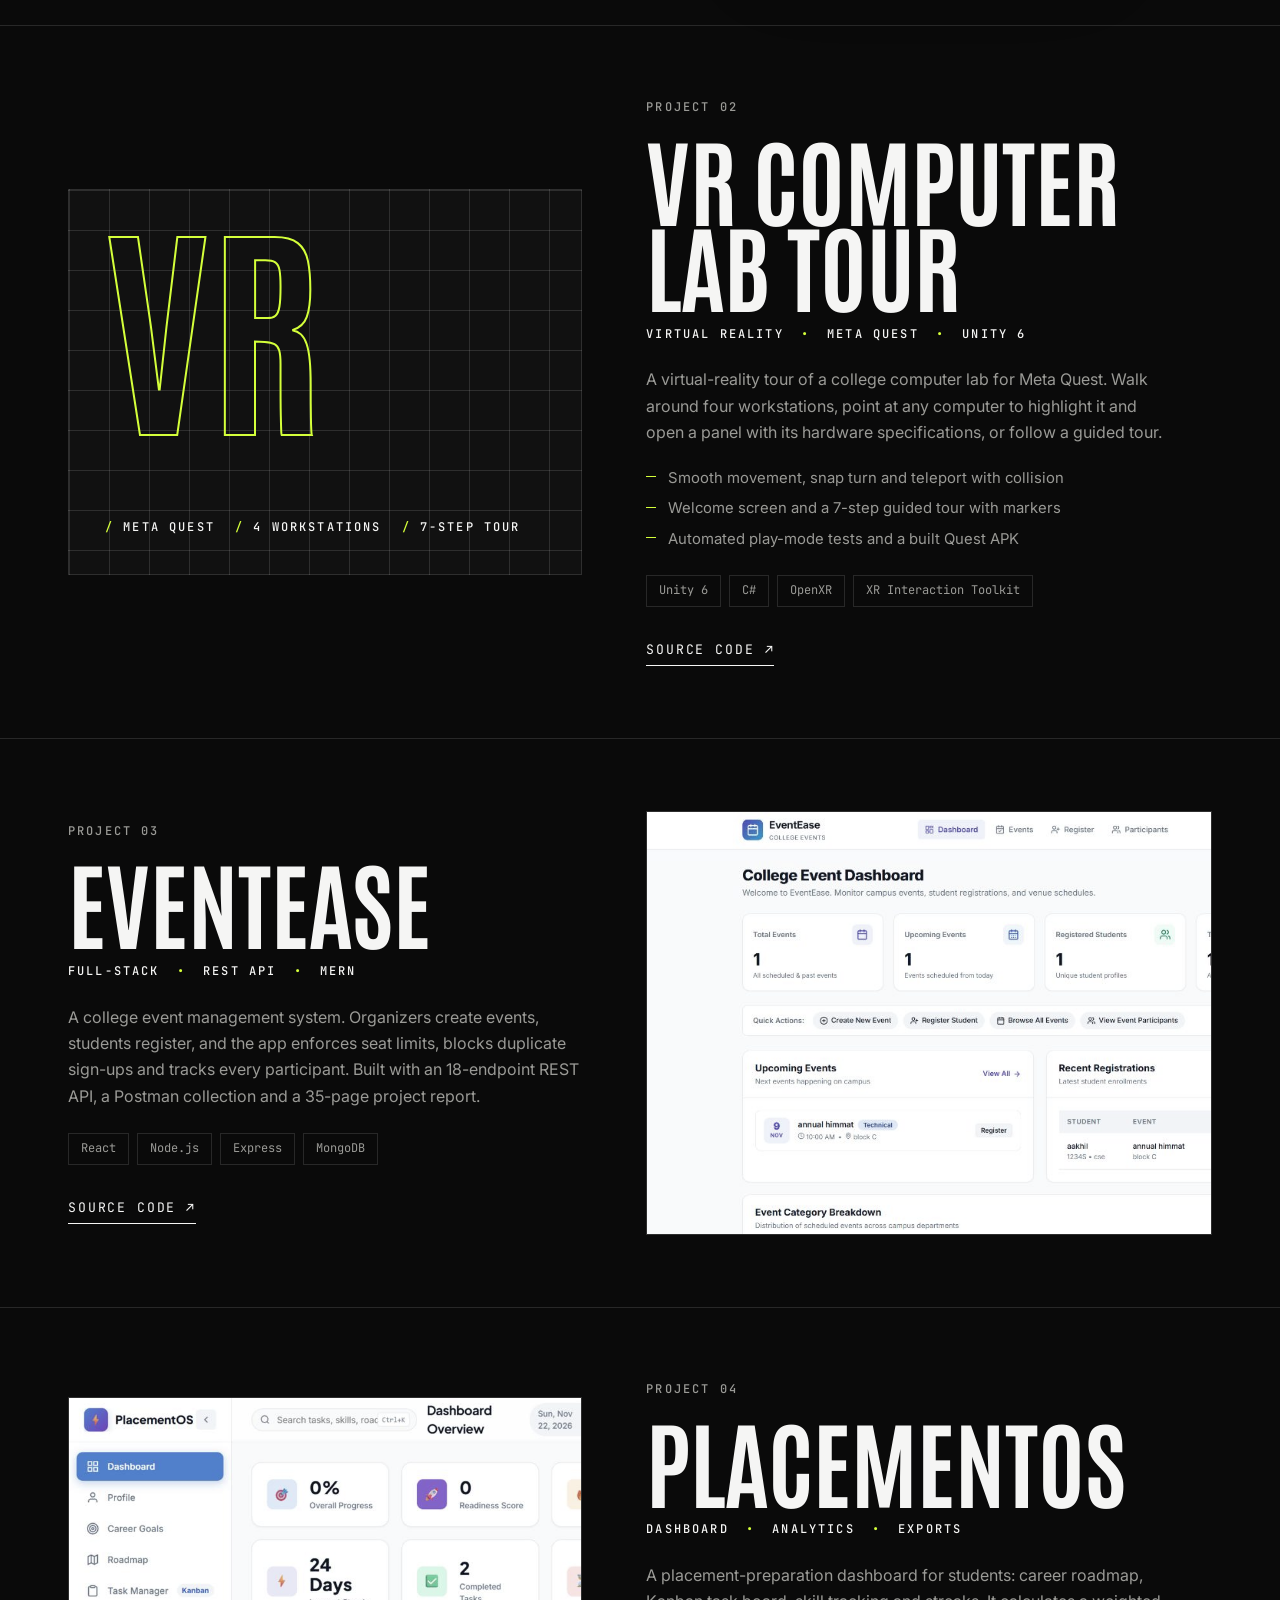
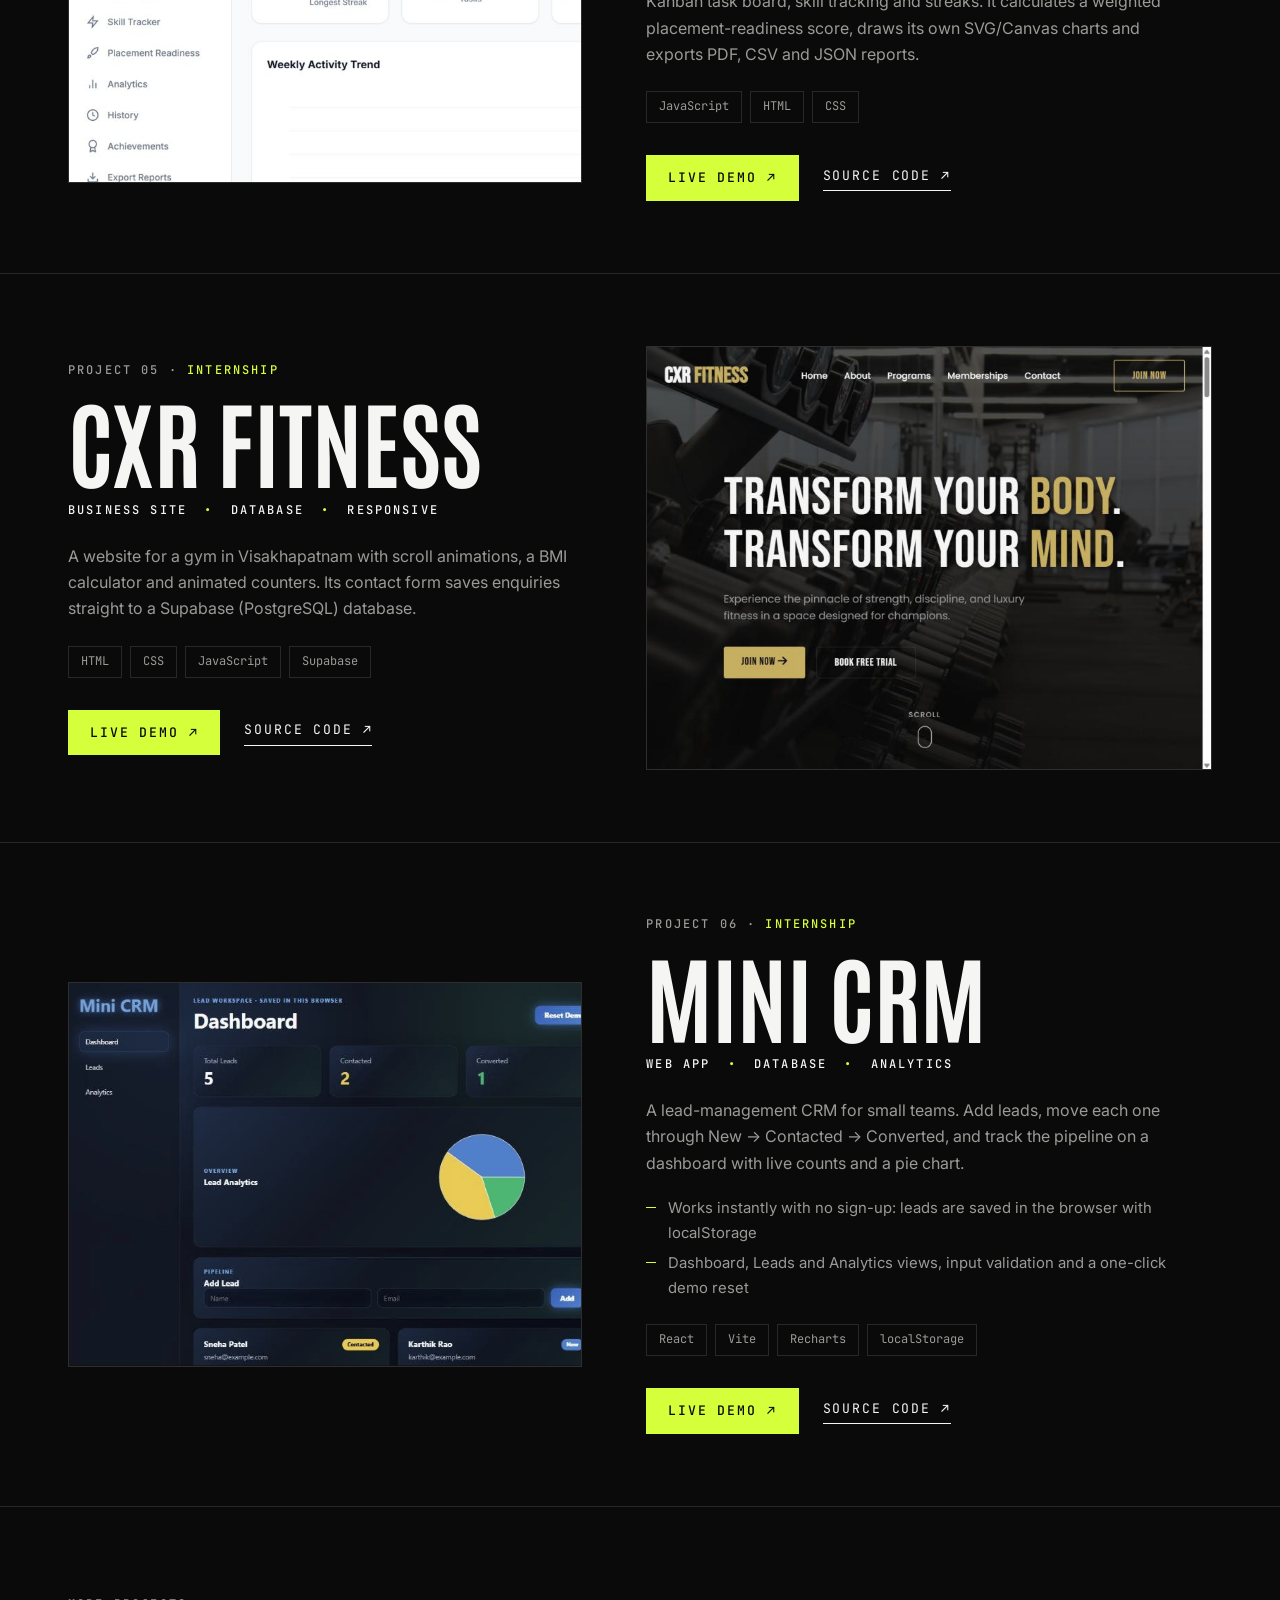
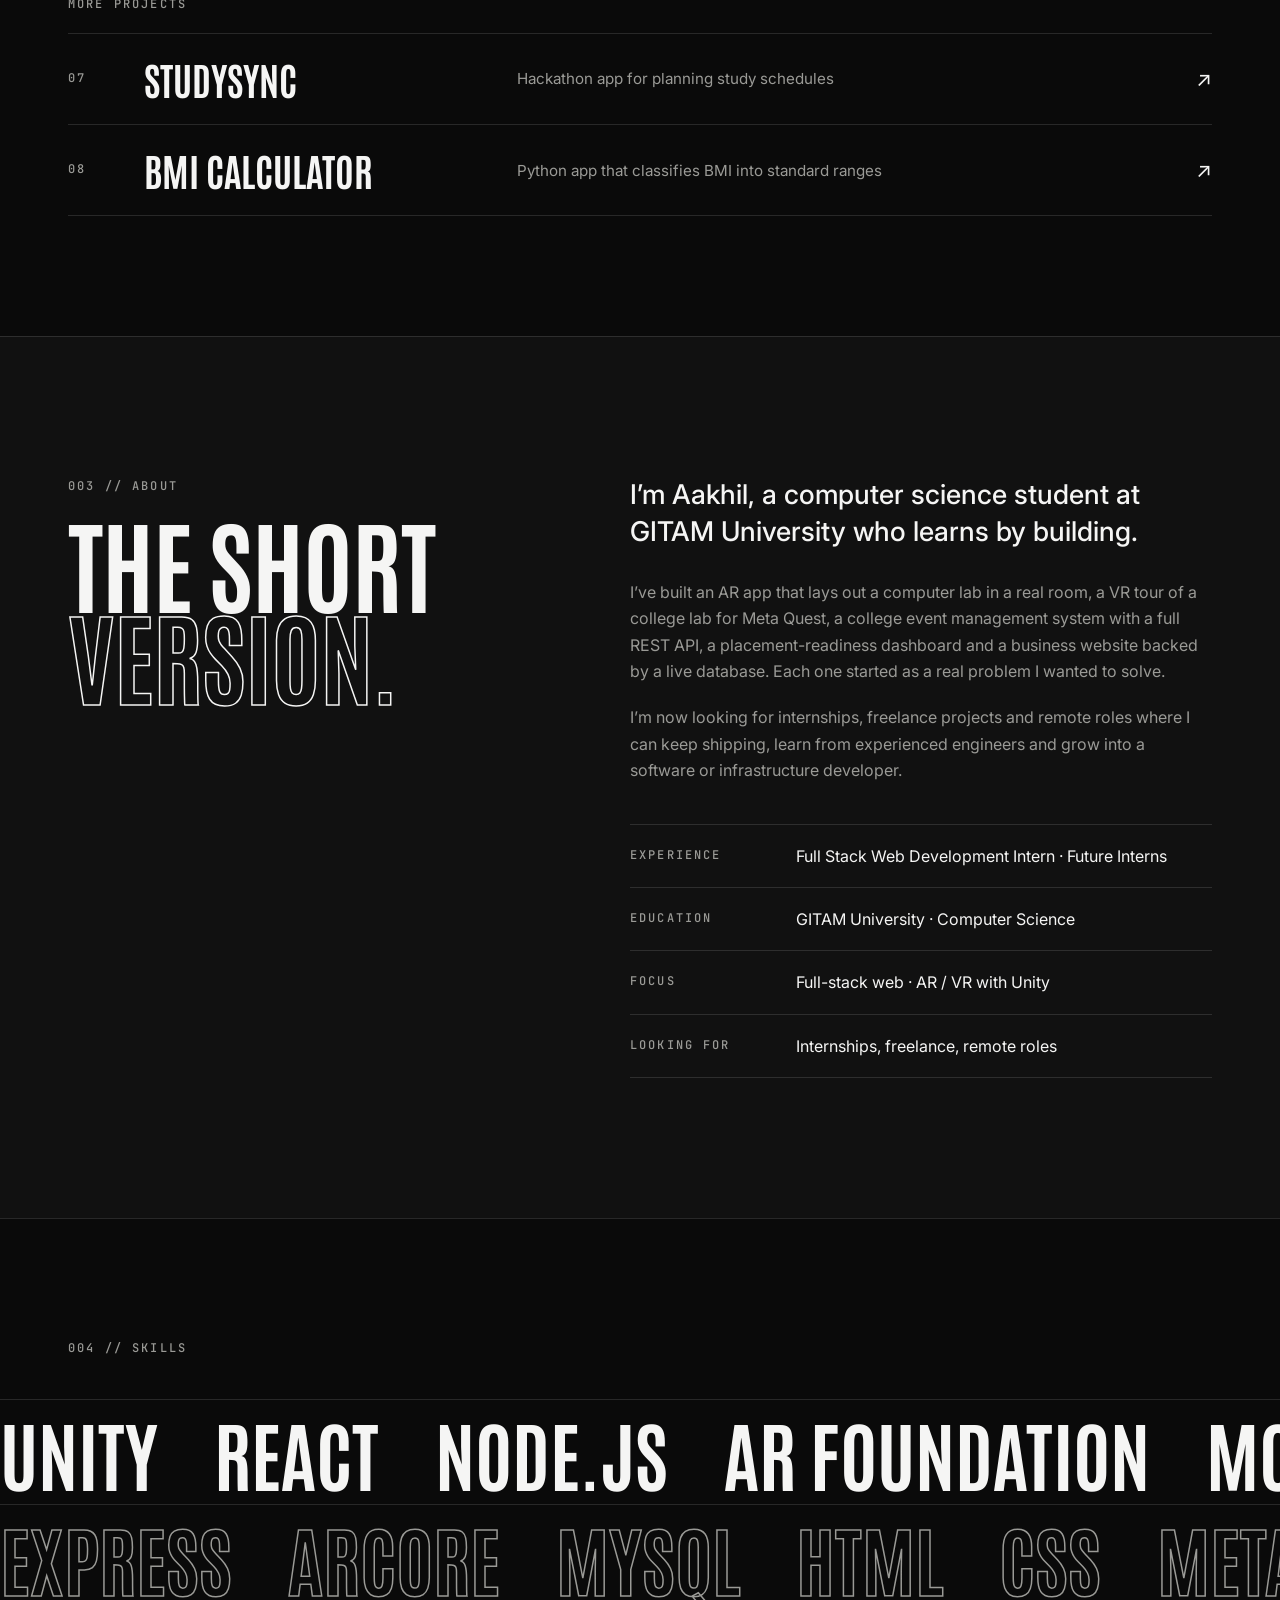
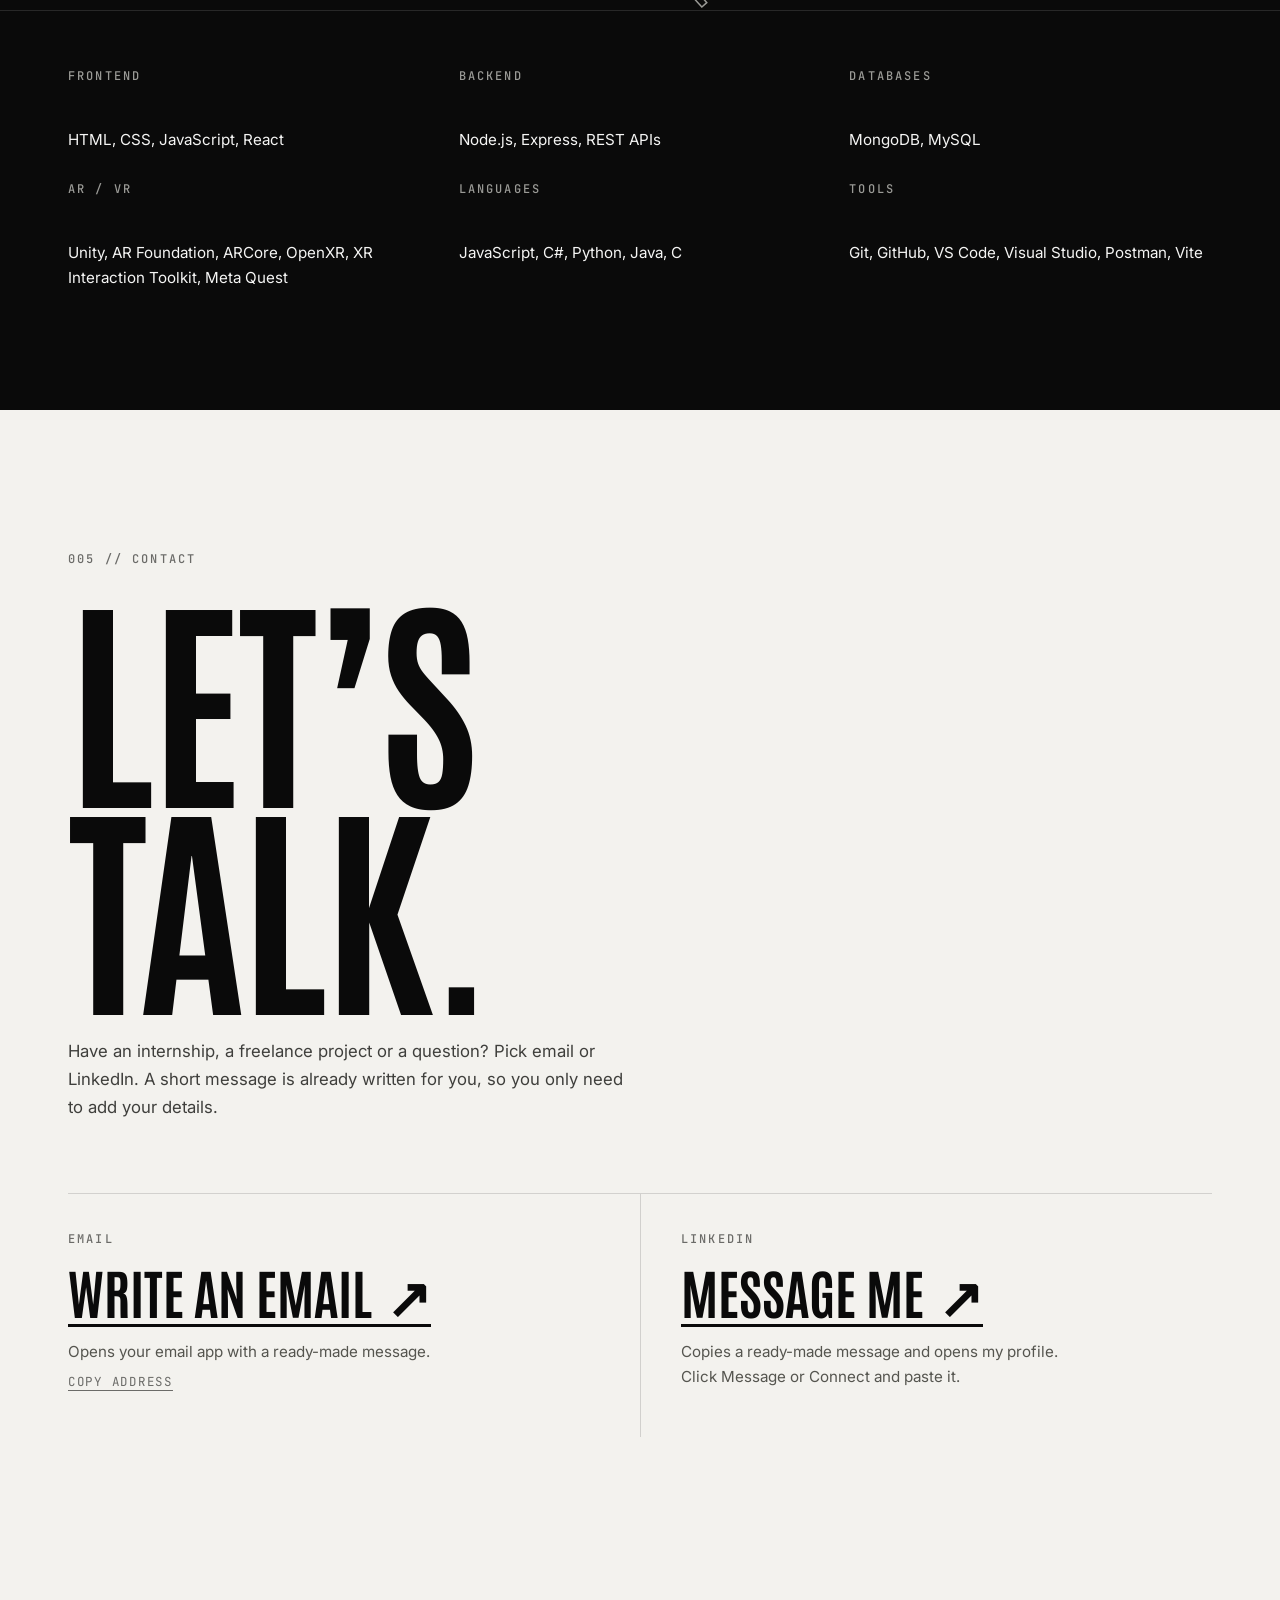
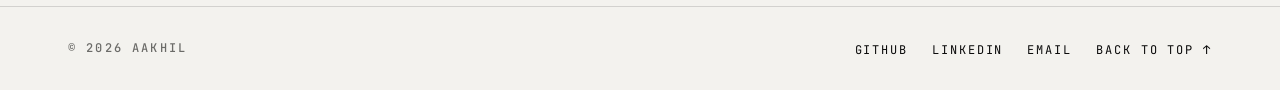
==== commit 75640045: "Mini CRM: live demo button, localStorage stack, new screenshot; 03 live demos Co-Authored-By: Claude" ====
--- a/index.html
+++ b/index.html
@@ -96,7 +96,7 @@
             <span class="label">Projects built</span>
           </li>
           <li class="stat" data-reveal>
-            <span class="stat__num">02</span>
+            <span class="stat__num">03</span>
             <span class="label">Live demos</span>
           </li>
           <li class="stat" data-reveal>
@@ -132,7 +132,7 @@
                 <p class="label job__built-title">Projects built during the internship</p>
                 <ol class="job__built">
                   <li><a href="https://github.com/akki07-hub/FUTURE_FS_01" target="_blank" rel="noopener noreferrer"><span class="label">01</span> Personal portfolio <span class="job__built-note">(this website)</span> <span aria-hidden="true">&nearr;</span></a></li>
-                  <li><a href="#mini-crm"><span class="label">02</span> Mini CRM <span class="job__built-note">React &middot; Express &middot; MongoDB</span> <span aria-hidden="true">&darr;</span></a></li>
+                  <li><a href="#mini-crm"><span class="label">02</span> Mini CRM <span class="job__built-note">React &middot; Recharts</span> <span aria-hidden="true">&darr;</span></a></li>
                   <li><a href="#cxr-fitness"><span class="label">03</span> CXR Fitness Club <span class="job__built-note">Business website</span> <span aria-hidden="true">&darr;</span></a></li>
                 </ol>
                 <p class="job__cert label">Certificate of completion &middot; ID <span translate="no">FIT/APR26/FS14703</span></p>
@@ -313,18 +313,19 @@
                 live counts and a pie chart.
               </p>
               <ul class="project__points">
-                <li>Express REST API with validation, storing leads in MongoDB</li>
-                <li>Dashboard, Leads and Analytics views with clear error messages</li>
-              </ul>
-              <ul class="stack" translate="no" aria-label="Technologies">
-                <li>React</li><li>Express</li><li>MongoDB</li><li>Recharts</li>
-              </ul>
-              <div class="project__links">
+                <li>Works instantly with no sign-up: leads are saved in the browser with localStorage</li>
+                <li>Dashboard, Leads and Analytics views, input validation and a one-click demo reset</li>
+              </ul>
+              <ul class="stack" translate="no" aria-label="Technologies">
+                <li>React</li><li>Vite</li><li>Recharts</li><li>localStorage</li>
+              </ul>
+              <div class="project__links">
+                <a href="https://akki07-hub.github.io/FUTURE_FS_02/" target="_blank" rel="noopener noreferrer" class="btn" aria-label="Open Mini CRM live demo">Live demo <span aria-hidden="true">&nearr;</span></a>
                 <a href="https://github.com/akki07-hub/FUTURE_FS_02" target="_blank" rel="noopener noreferrer" class="arrow-link" aria-label="View Mini CRM source code on GitHub">Source code <span aria-hidden="true">&nearr;</span></a>
               </div>
             </div>
             <figure class="project__media">
-              <img src="images/mini-crm.jpg" width="800" height="600" alt="Mini CRM dashboard with total, contacted and converted lead counts" loading="lazy" />
+              <img src="images/mini-crm.jpg" width="800" height="563" alt="Mini CRM dashboard with lead counts and a pie chart of lead statuses" loading="lazy" />
             </figure>
           </div>
         </article>
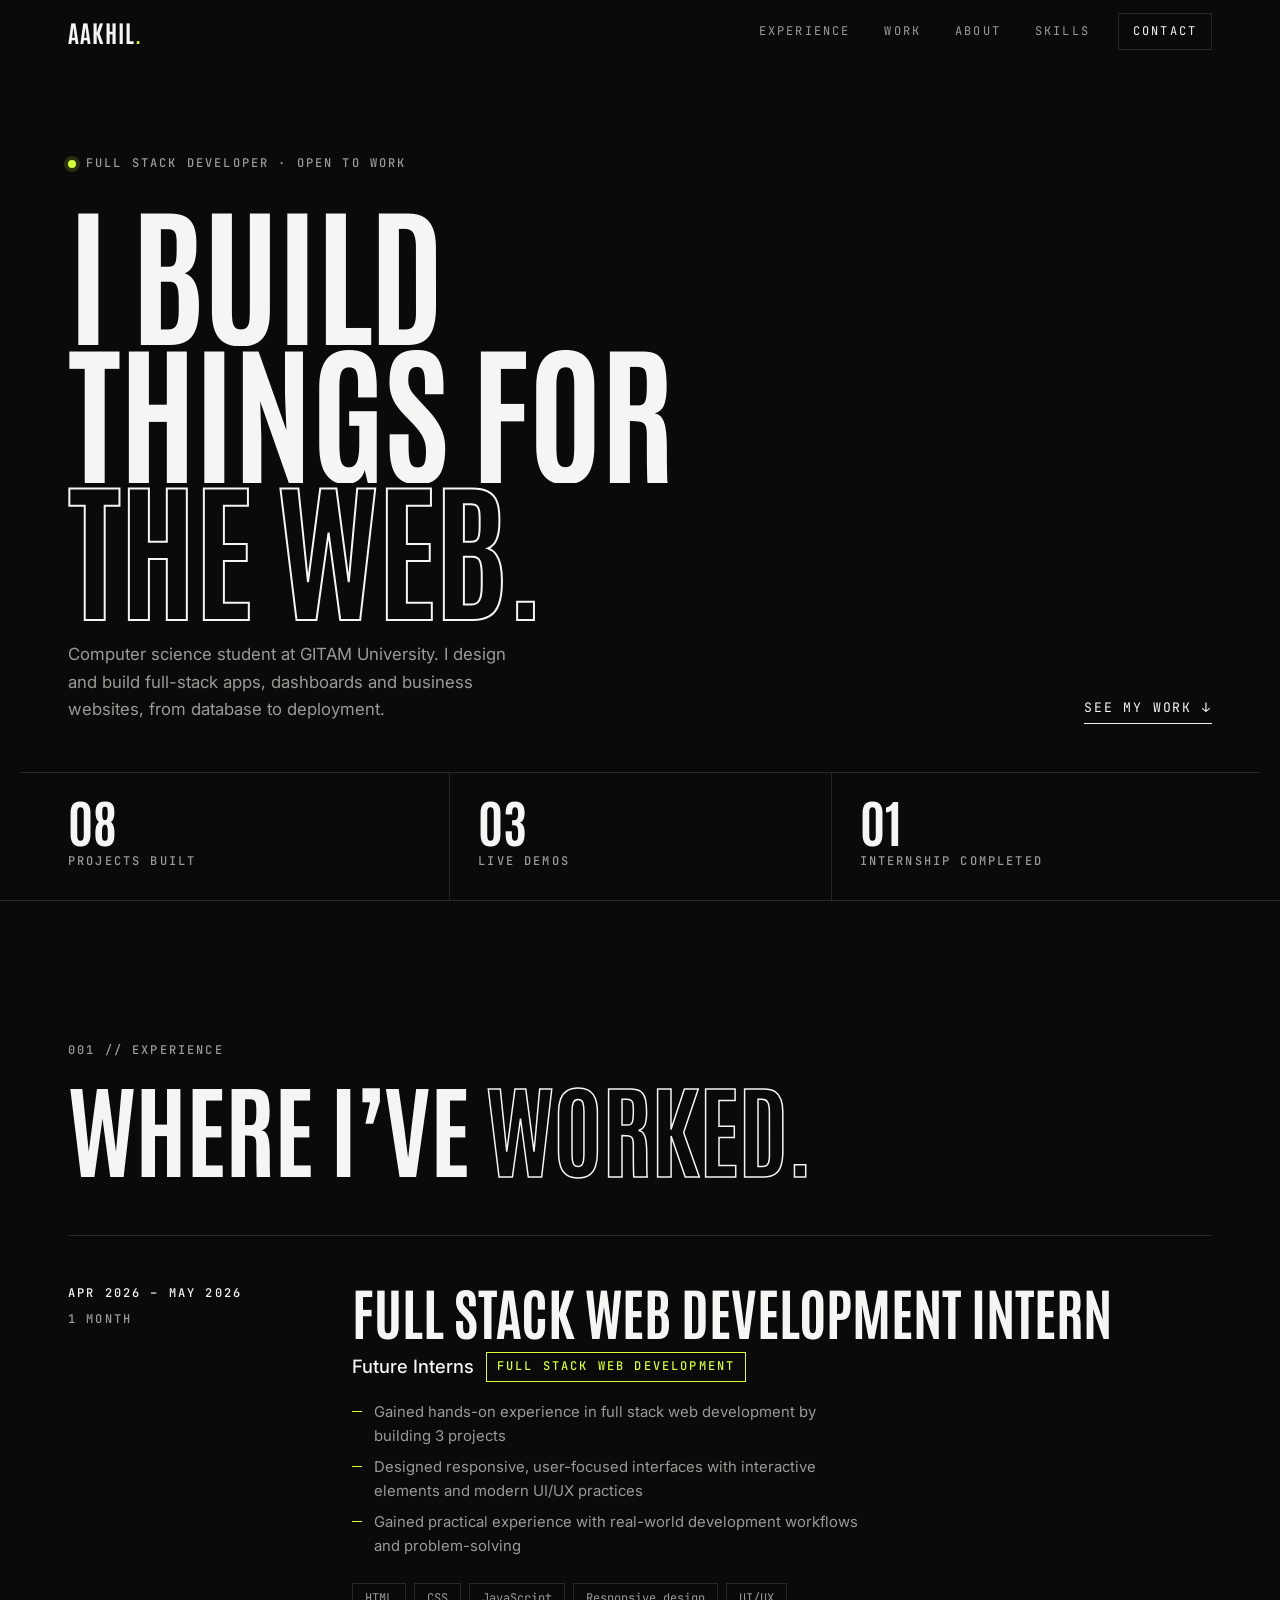
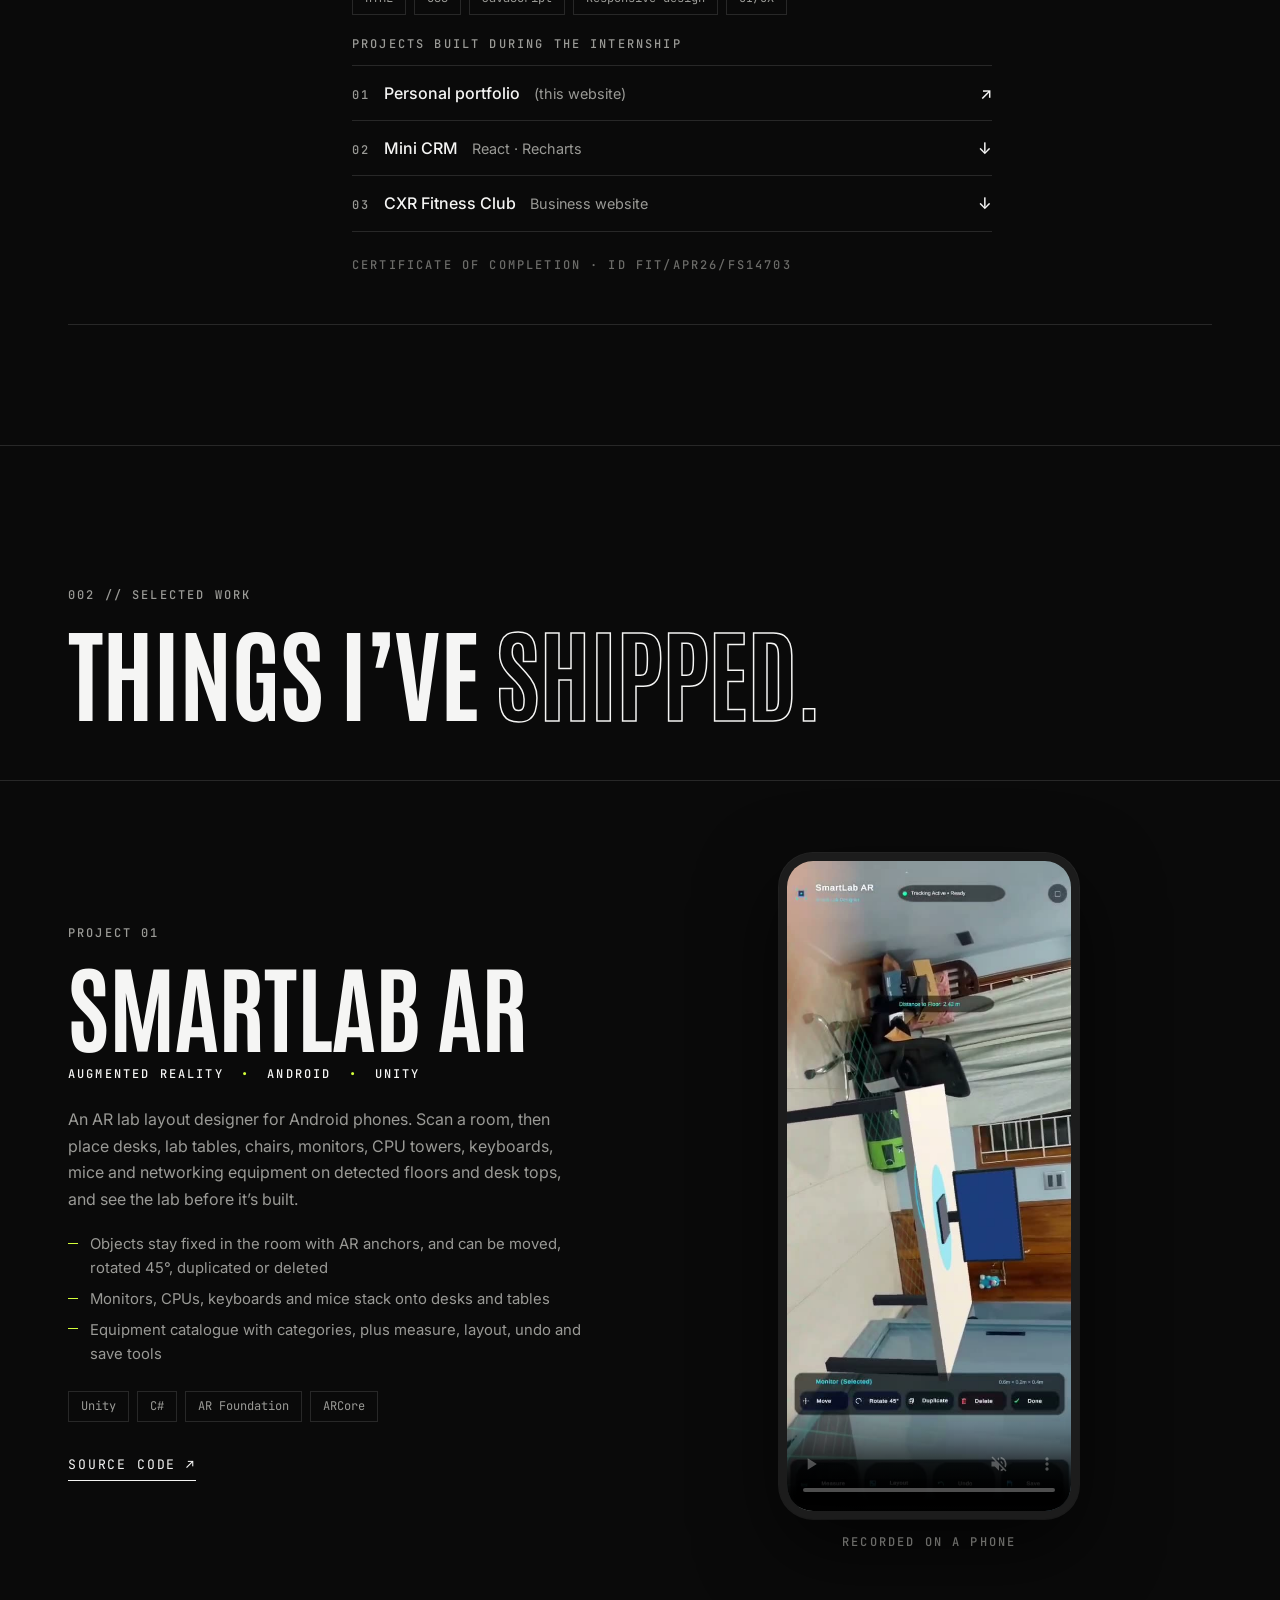
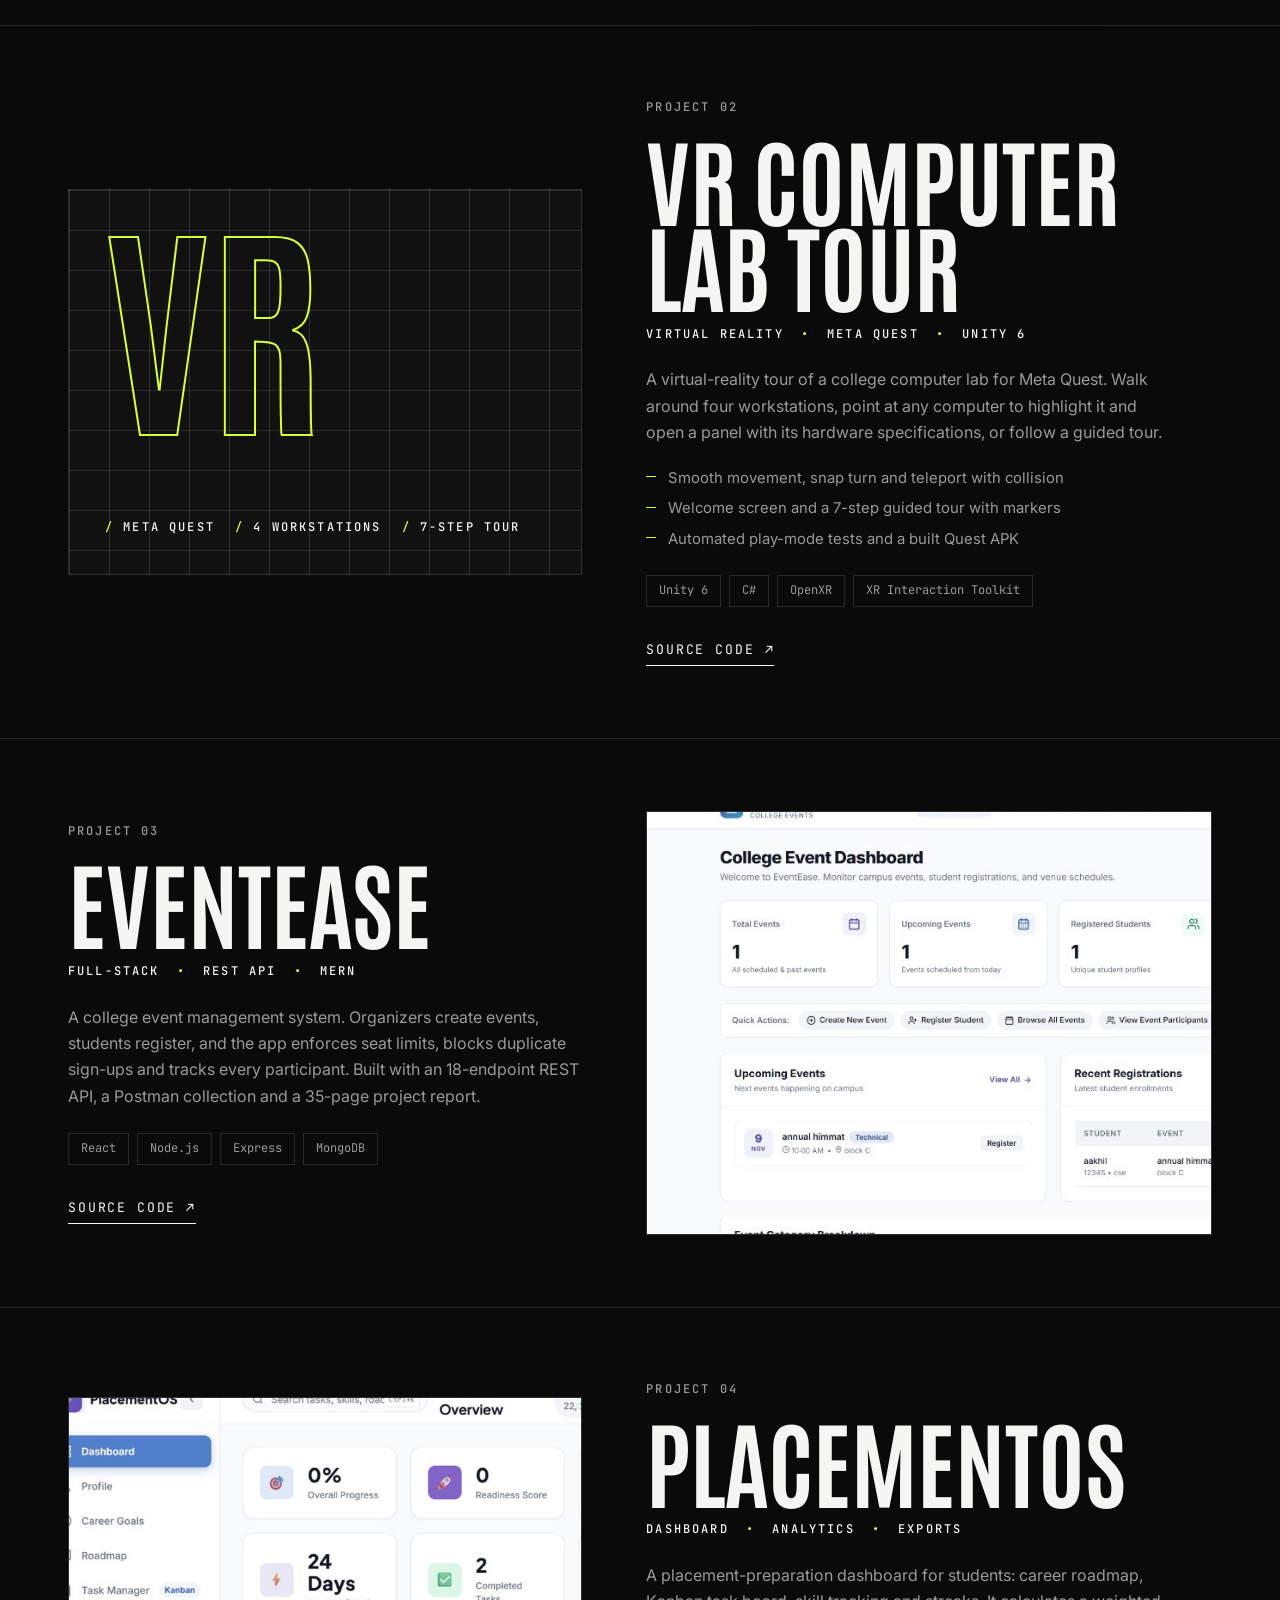
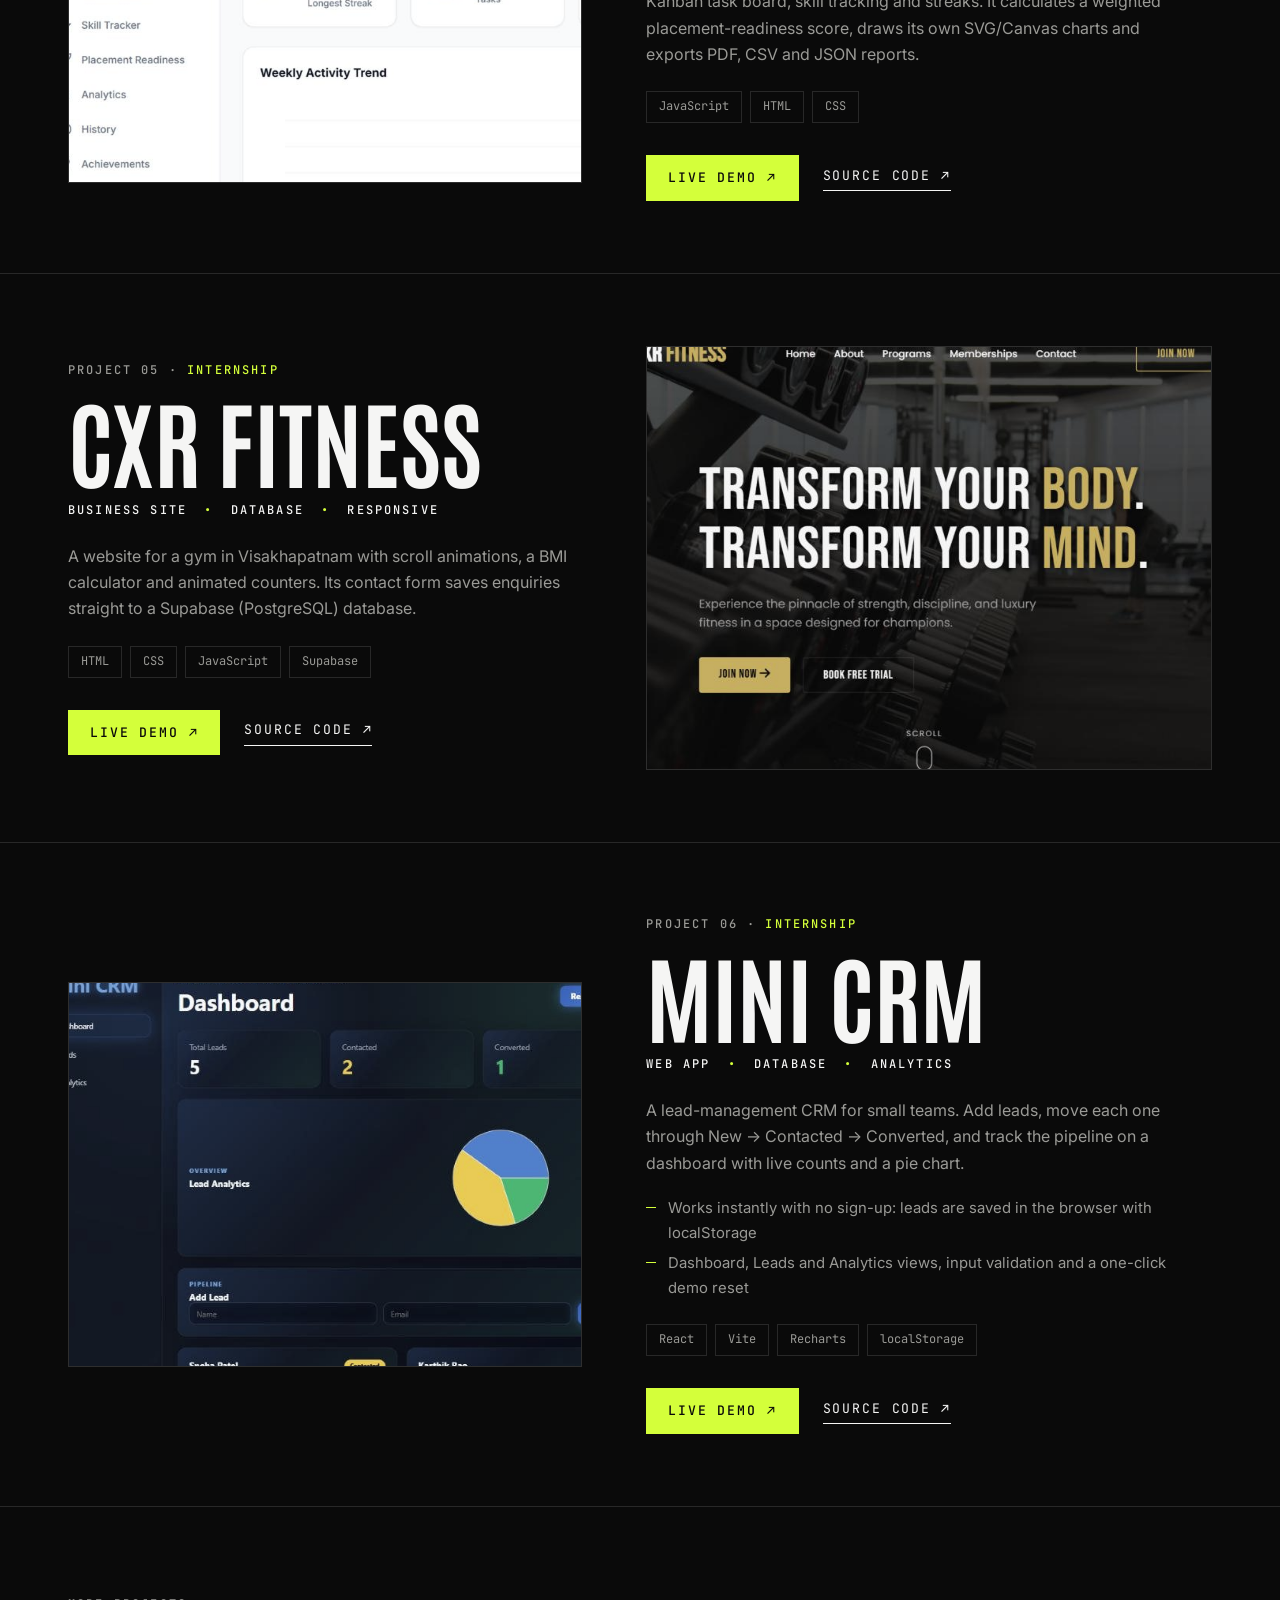
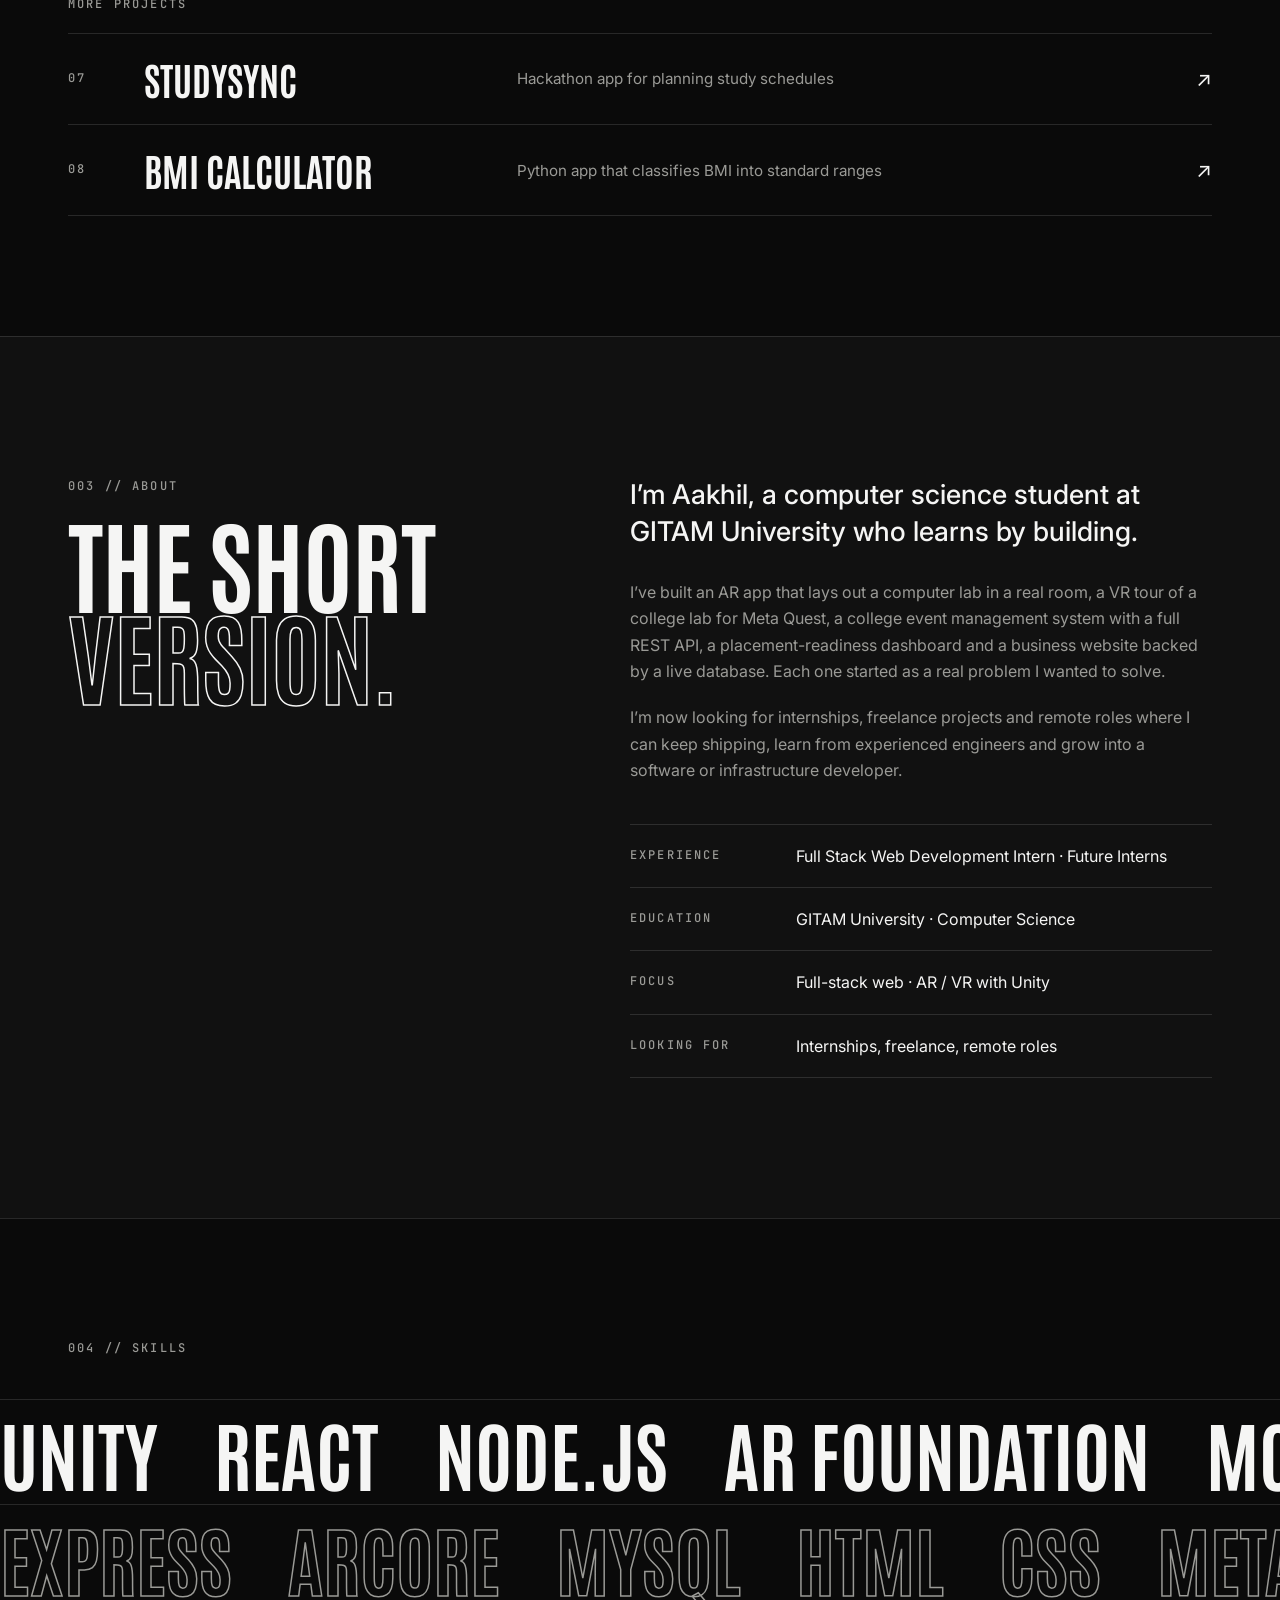
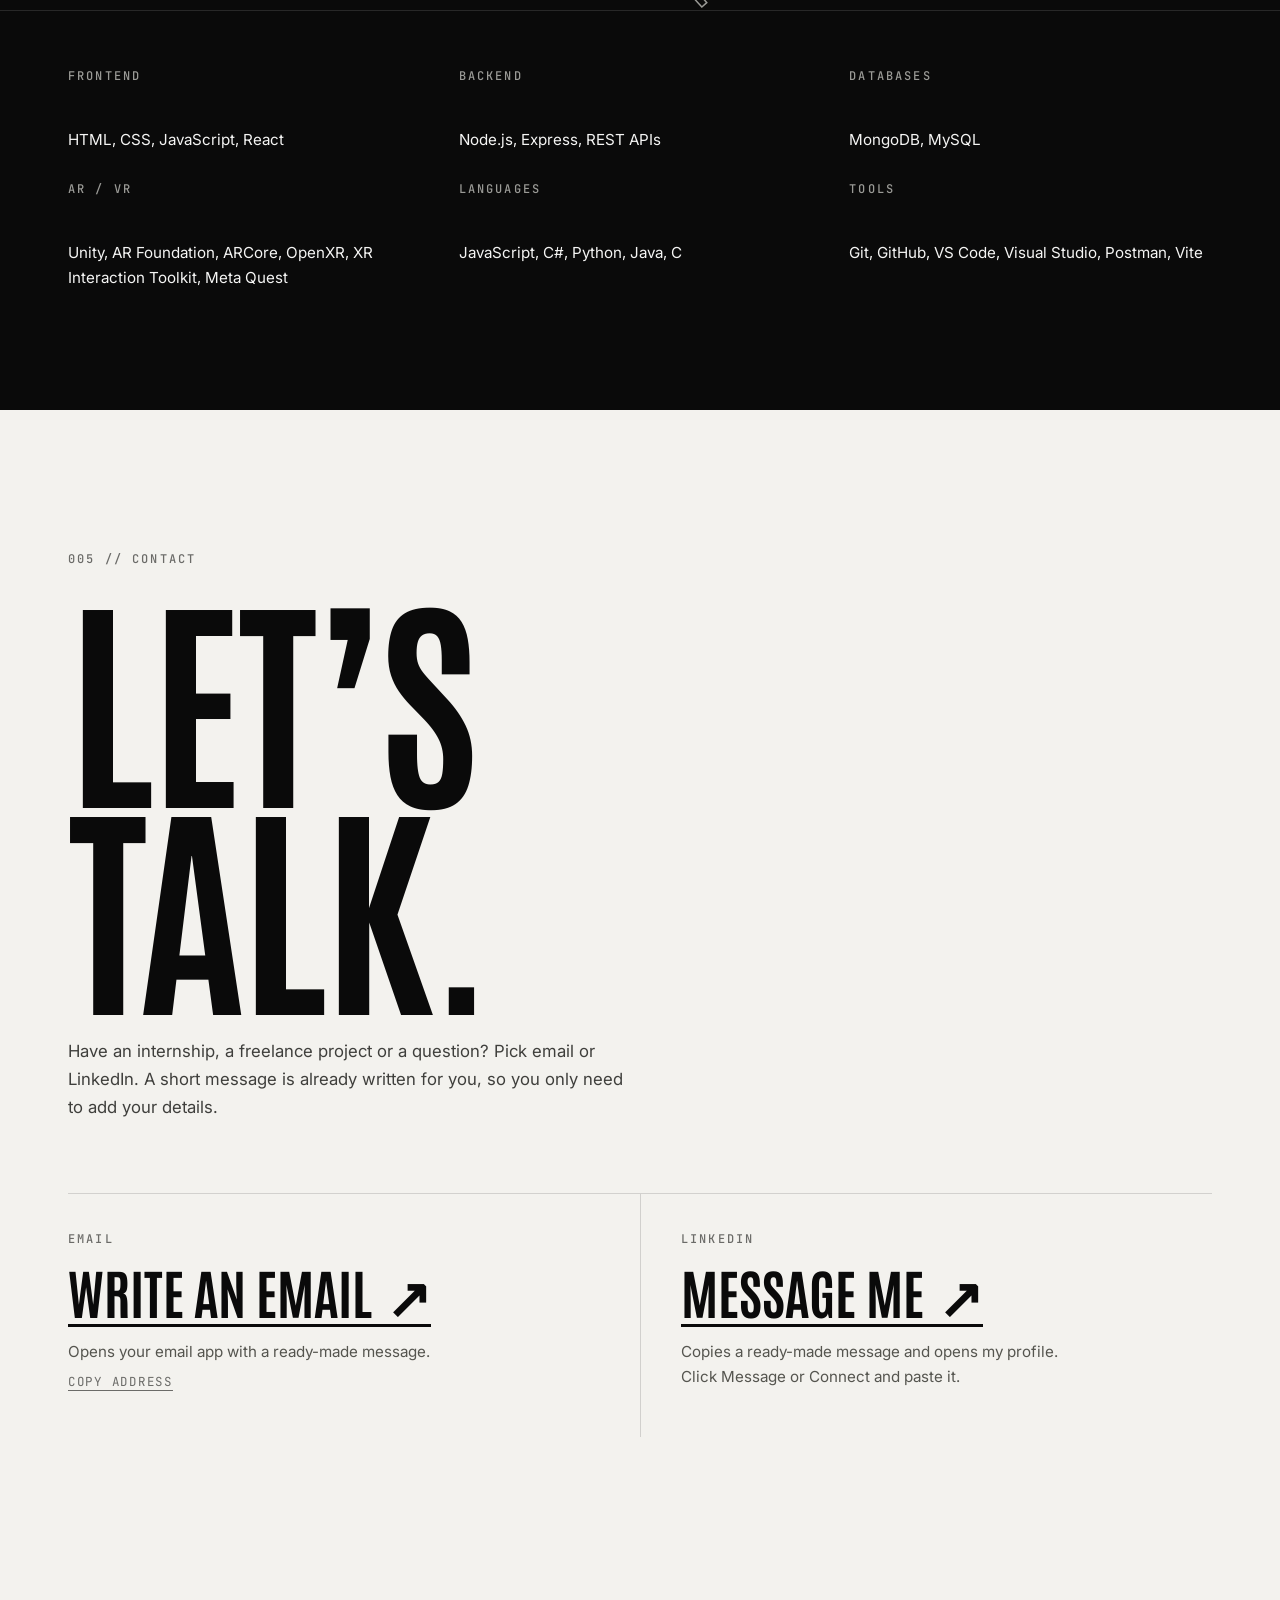
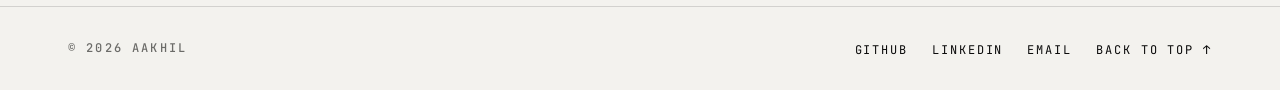
==== commit da5383ca: "Add scroll transitions - Lime reading-progress bar (CSS scroll timeline, JS fallback) - Hero headlin" ====
--- a/index.html
+++ b/index.html
@@ -37,6 +37,7 @@
     <a class="skip-link" href="#main">Skip to content</a>
 
     <!-- ==================== HEADER ==================== -->
+    <div class="scroll-progress" id="scroll-progress" aria-hidden="true"></div>
     <header class="site-header" id="site-header">
       <nav class="navbar" aria-label="Main navigation">
         <a href="#home" class="brand" translate="no" aria-label="Aakhil, back to top">AAKHIL<span class="brand__dot">.</span></a>
--- a/style.css
+++ b/style.css
@@ -412,6 +412,7 @@
   transition: filter 0.4s ease, transform 0.6s ease;
 }
 .project:hover .project__media img { filter: none; transform: scale(1.03); }
+.project__media:not(.project__media--phone):not(.project__media--type) img { scale: 1.12; }
 
 .project__points { margin: -4px 0 24px; max-width: 520px; }
 .project__points li {
@@ -701,3 +702,113 @@
   .stat__num { font-size: 1.9rem; }
   .stats .label { font-size: 0.65rem; letter-spacing: 0.12em; }
 }
+
+
+/* ============================================================
+   Scroll transitions
+   CSS scroll-driven animations where supported (Chrome, Edge, Safari 26+);
+   other browsers keep the fade-in reveals. All off for reduced motion.
+   ============================================================ */
+
+/* Reading progress bar */
+.scroll-progress {
+  position: fixed;
+  inset: 0 0 auto 0;
+  z-index: 60;
+  height: 3px;
+  background: var(--accent);
+  transform-origin: 0 50%;
+  transform: scaleX(var(--progress, 0));
+  pointer-events: none;
+}
+
+@media (prefers-reduced-motion: no-preference) {
+  @supports (animation-timeline: view()) {
+
+    /* Progress bar follows the page scroll */
+    .scroll-progress {
+      transform: scaleX(0);
+      animation: progress-grow linear both;
+      animation-timeline: scroll(root block);
+    }
+
+    /* Hero headline drifts up and fades as you scroll past it */
+    .hero__title,
+    .hero__bottom {
+      animation: hero-exit linear both;
+      animation-timeline: scroll(root block);
+      animation-range: 0 90vh;
+    }
+    .hero__bottom { animation-name: hero-exit-soft; }
+
+    /* Section headings slide in from the left */
+    .display--md {
+      animation: slide-in linear both;
+      animation-timeline: view();
+      animation-range: entry 0% cover 35%;
+    }
+
+    /* Outlined words fill with colour as they cross the screen */
+    .display .outline {
+      background: linear-gradient(90deg, var(--white) 50%, transparent 50%) 100% 0 / 200% 100% no-repeat;
+      -webkit-background-clip: text;
+      background-clip: text;
+      animation: text-fill linear both;
+      animation-timeline: view();
+      animation-range: entry 40% cover 55%;
+    }
+
+    /* "LET'S TALK." grows into place */
+    .display--xl {
+      animation: grow-in linear both;
+      animation-timeline: view();
+      animation-range: entry 0% cover 40%;
+      transform-origin: left center;
+    }
+
+    /* Project screenshots: gentle parallax inside their frame */
+    .project__media:not(.project__media--phone):not(.project__media--type) img {
+      animation: parallax linear both;
+      animation-timeline: view();
+    }
+
+    /* Phone demo and VR panel rise slightly faster than the page */
+    .project__media--phone,
+    .project__media--type {
+      animation: rise linear both;
+      animation-timeline: view();
+      animation-range: entry 0% exit 100%;
+    }
+
+    /* Bullet points, tech tags and project rows appear one by one */
+    .project__points li,
+    .stack li,
+    .job__built li,
+    .more__list li,
+    .facts > div,
+    .skill-groups > div {
+      animation: item-in linear both;
+      animation-timeline: view();
+      animation-range: entry 5% entry 100%;
+    }
+
+    /* Big project names slide up as their section enters */
+    .project__name,
+    .job__role {
+      animation: name-up linear both;
+      animation-timeline: view();
+      animation-range: entry 0% cover 30%;
+    }
+  }
+}
+
+@keyframes progress-grow { to { transform: scaleX(1); } }
+@keyframes hero-exit { to { opacity: 0.15; translate: 0 -12vh; scale: 0.94; } }
+@keyframes hero-exit-soft { to { opacity: 0; translate: 0 -6vh; } }
+@keyframes slide-in { from { translate: -8vw 0; opacity: 0.2; } to { translate: 0 0; opacity: 1; } }
+@keyframes text-fill { to { background-position: 0 0; } }
+@keyframes grow-in { from { scale: 0.82; opacity: 0.3; } to { scale: 1; opacity: 1; } }
+@keyframes parallax { from { translate: 0 -5%; } to { translate: 0 5%; } }
+@keyframes rise { from { translate: 0 60px; } to { translate: 0 -60px; } }
+@keyframes item-in { from { opacity: 0; translate: 0 18px; } to { opacity: 1; translate: 0 0; } }
+@keyframes name-up { from { translate: 0 40px; opacity: 0.3; } to { translate: 0 0; opacity: 1; } }
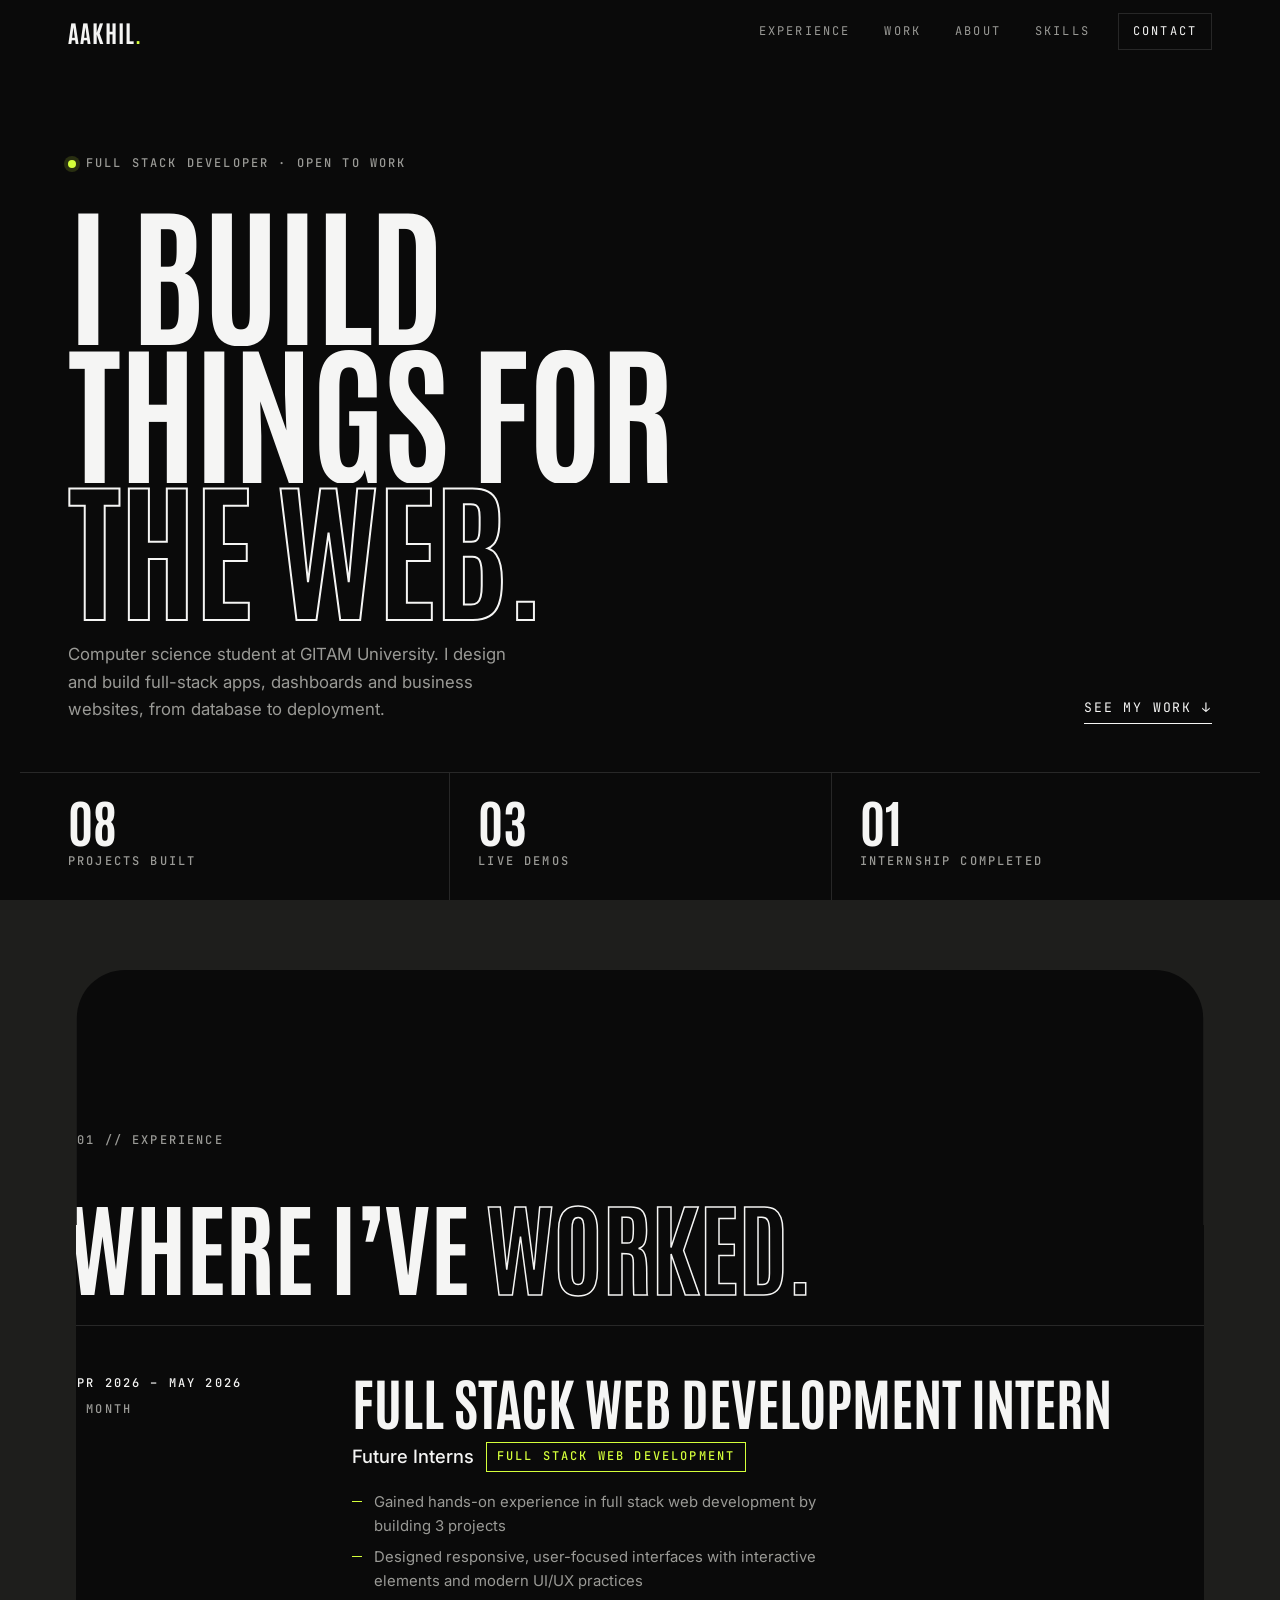
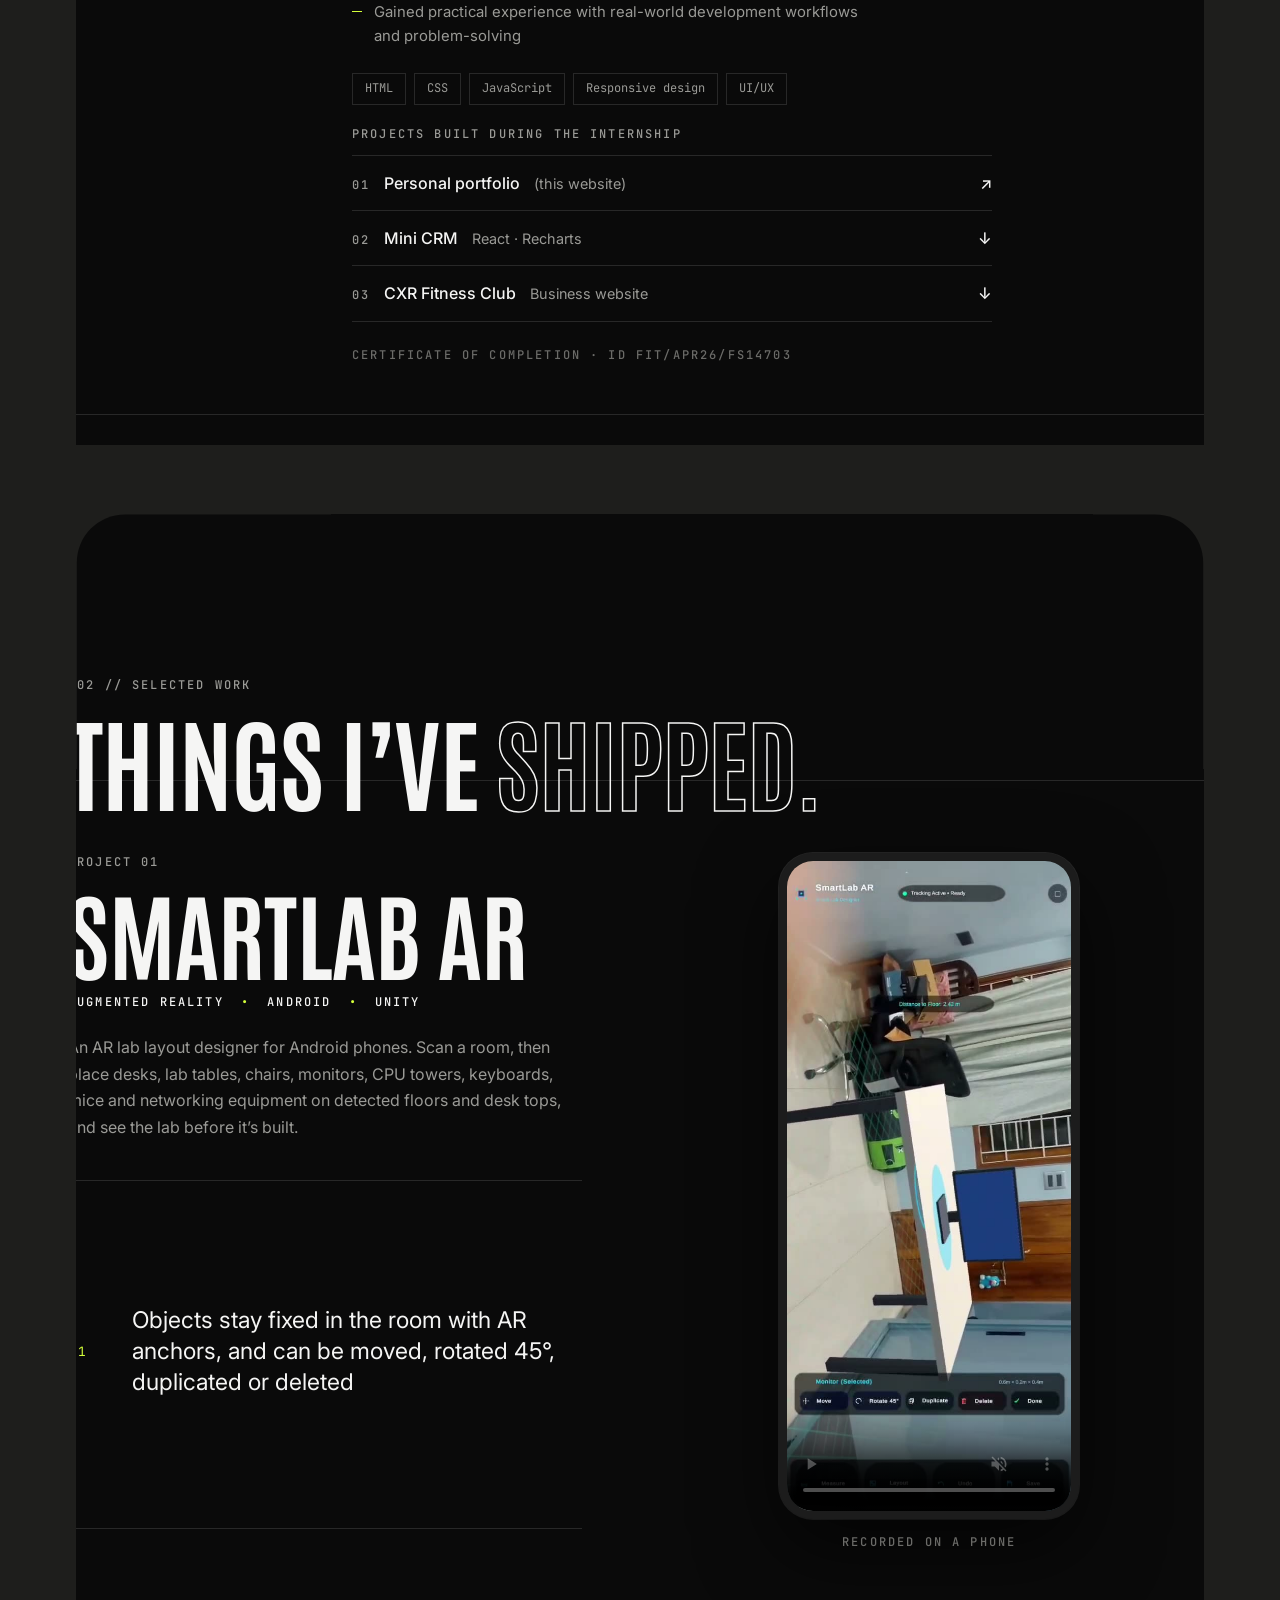
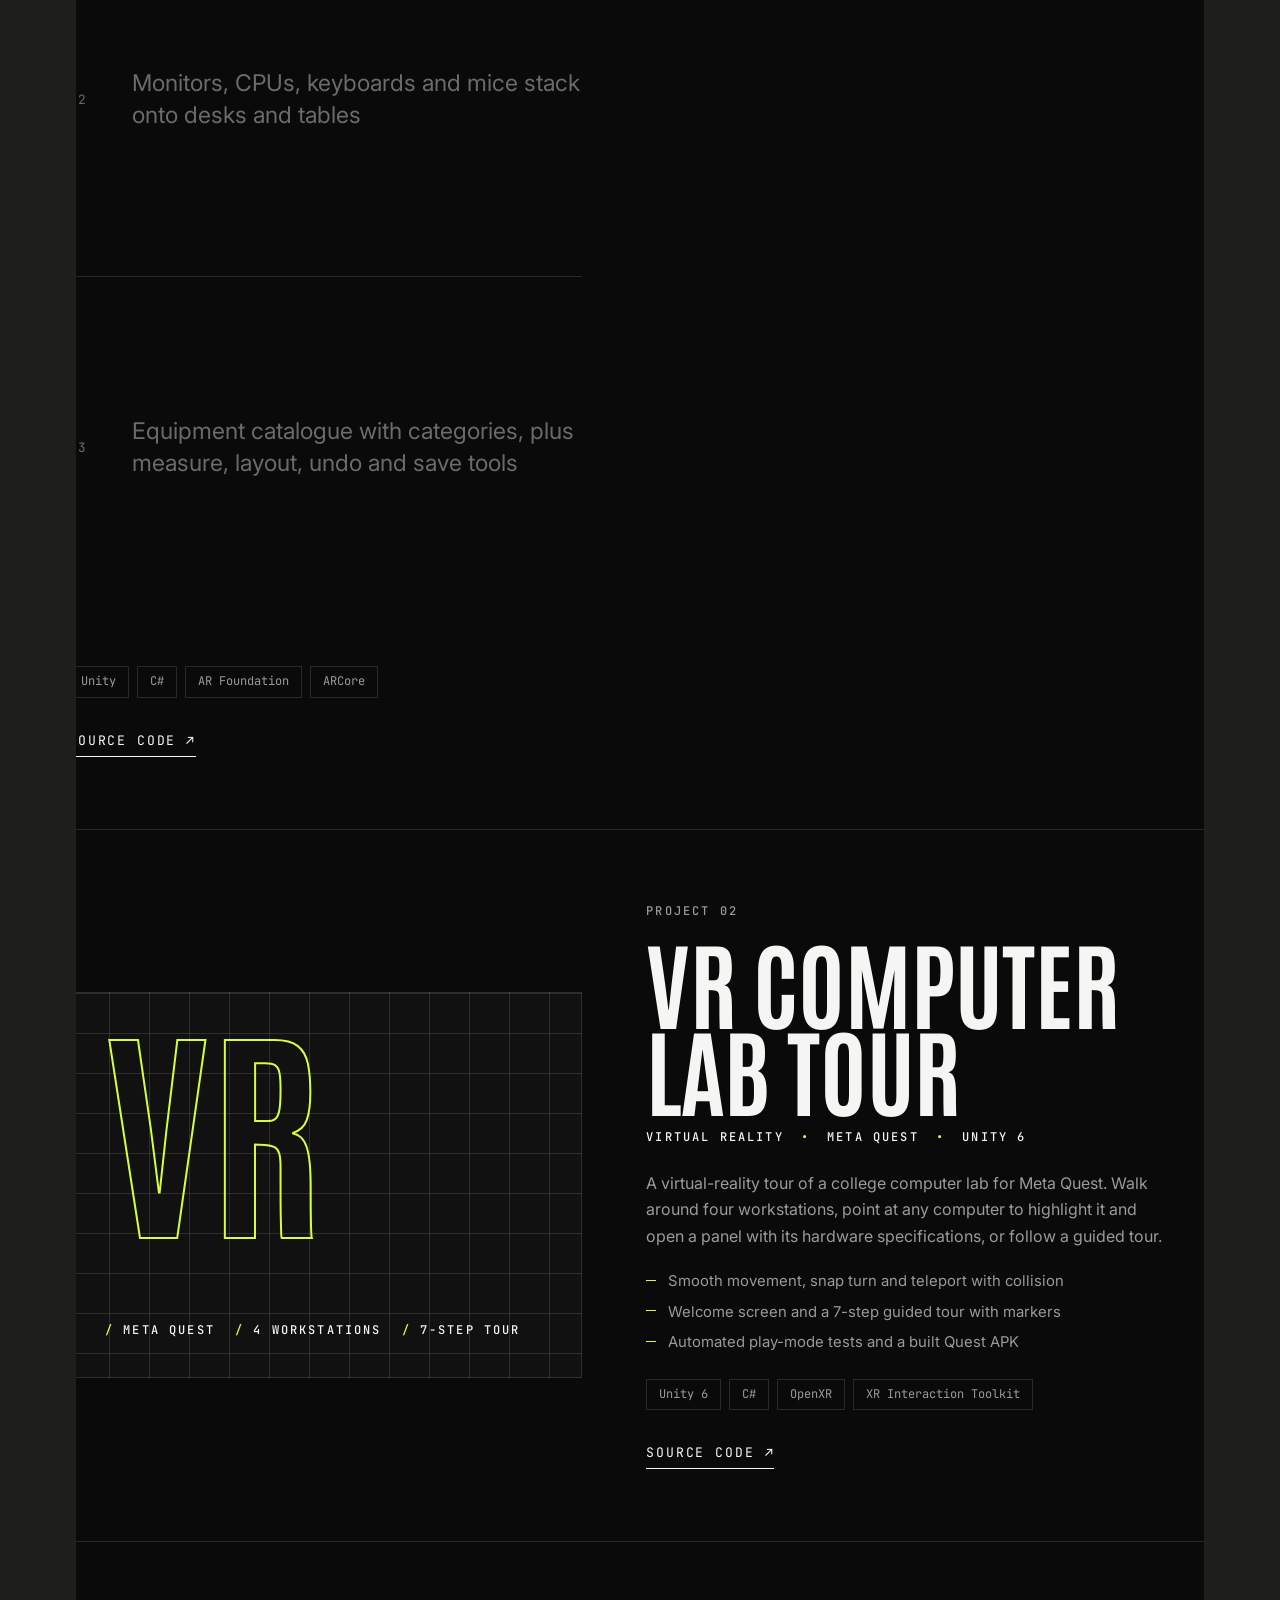
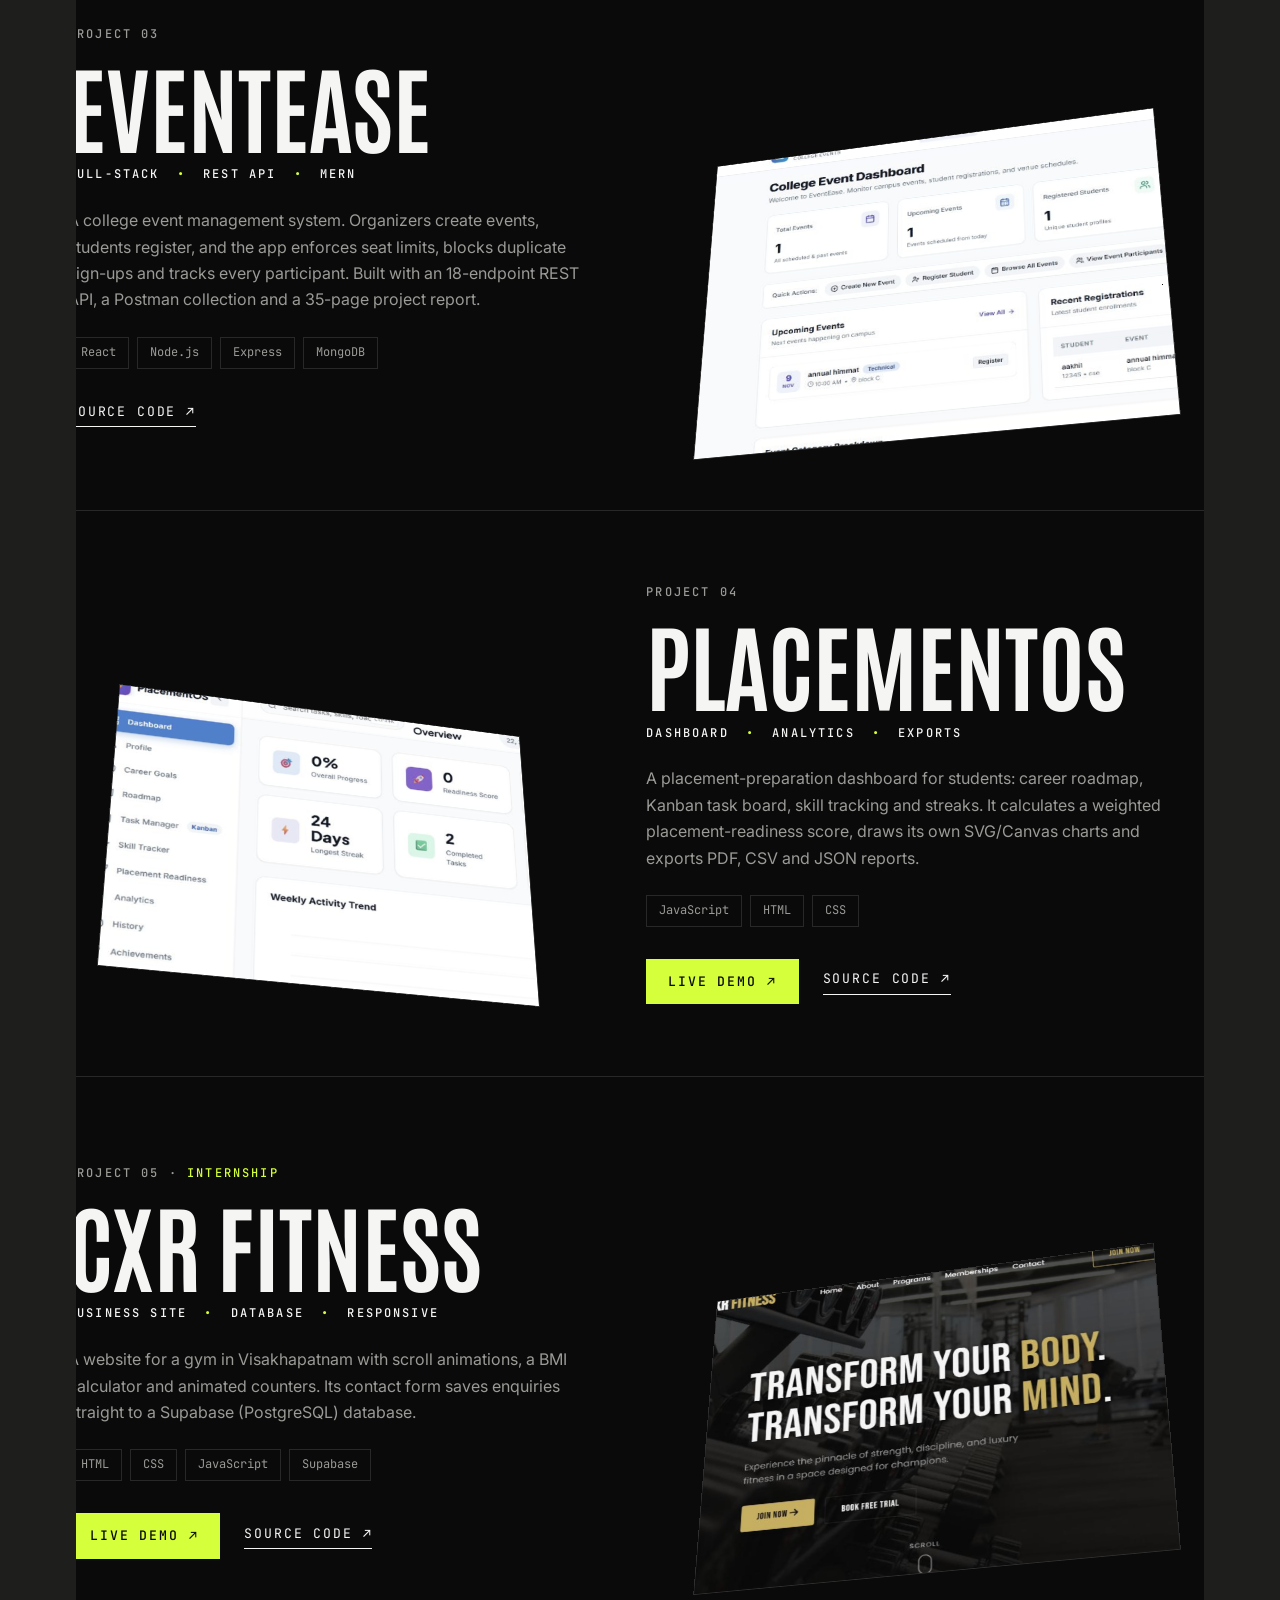
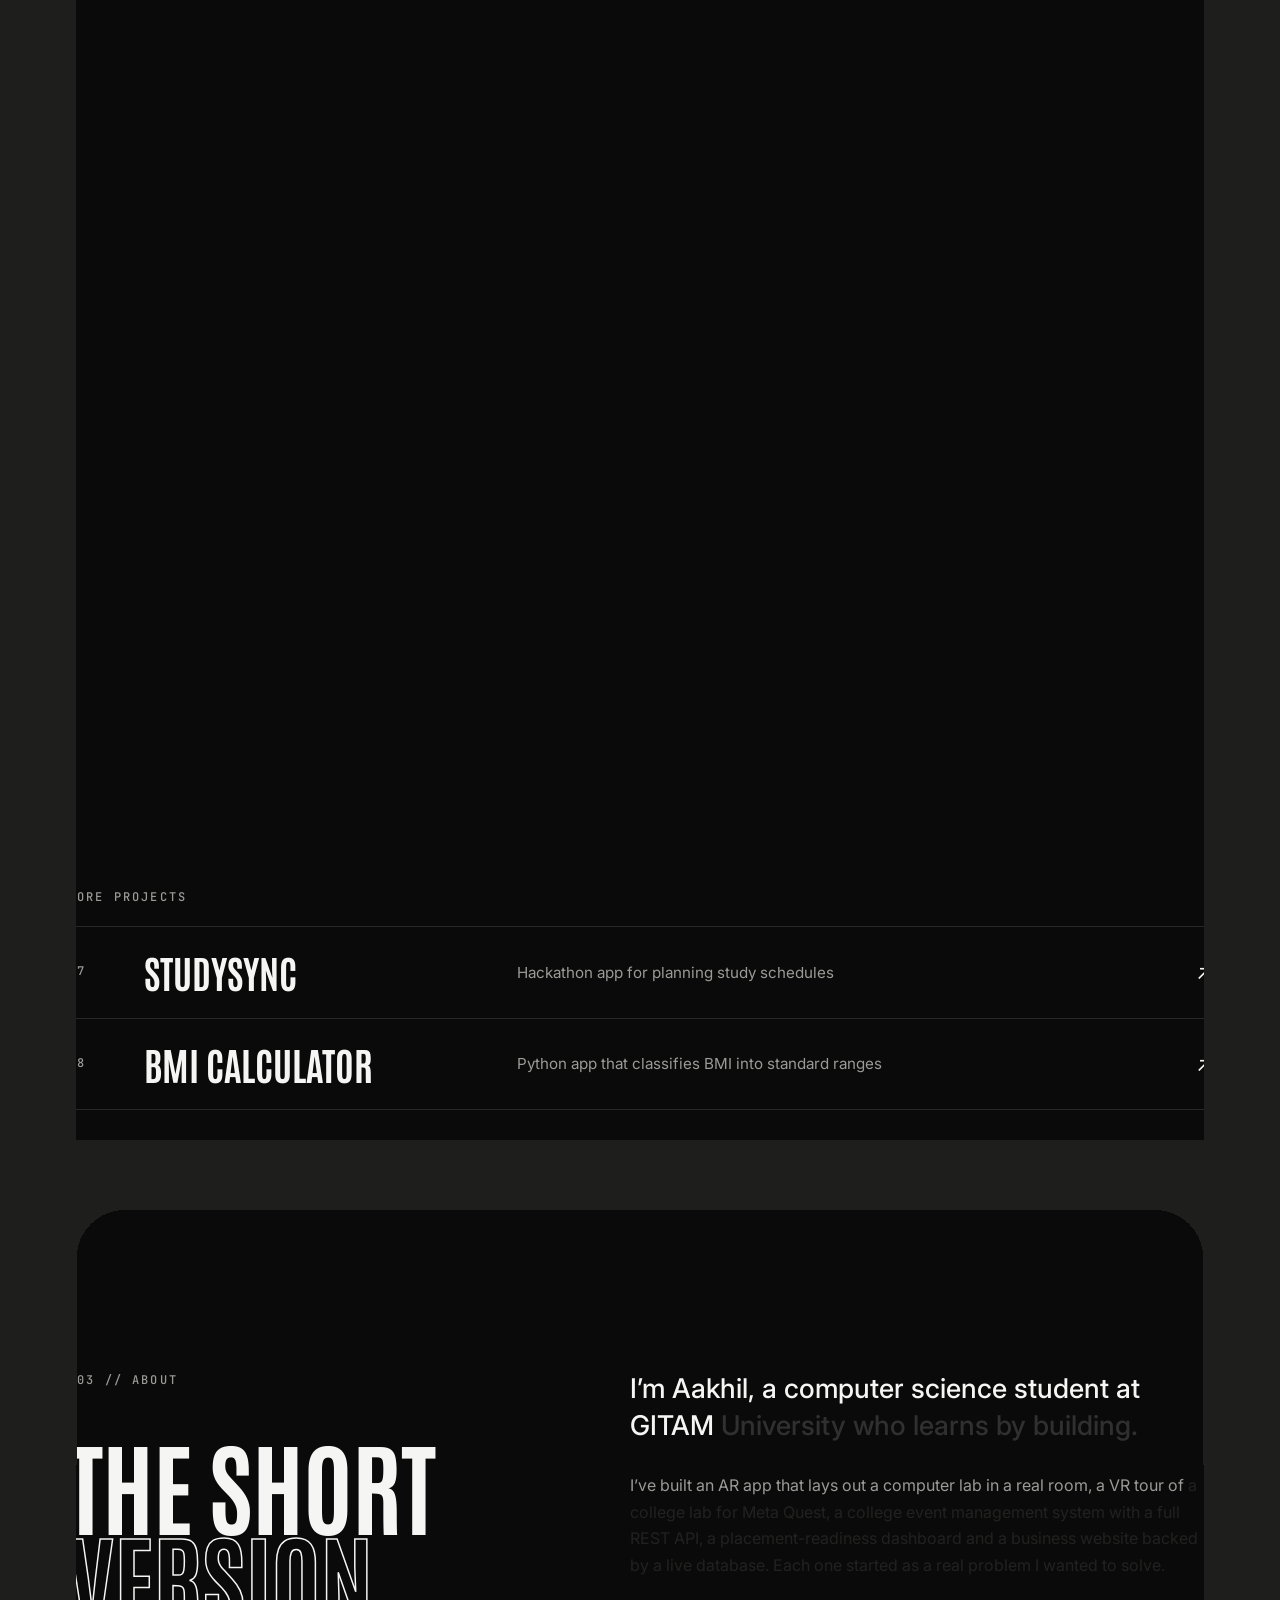
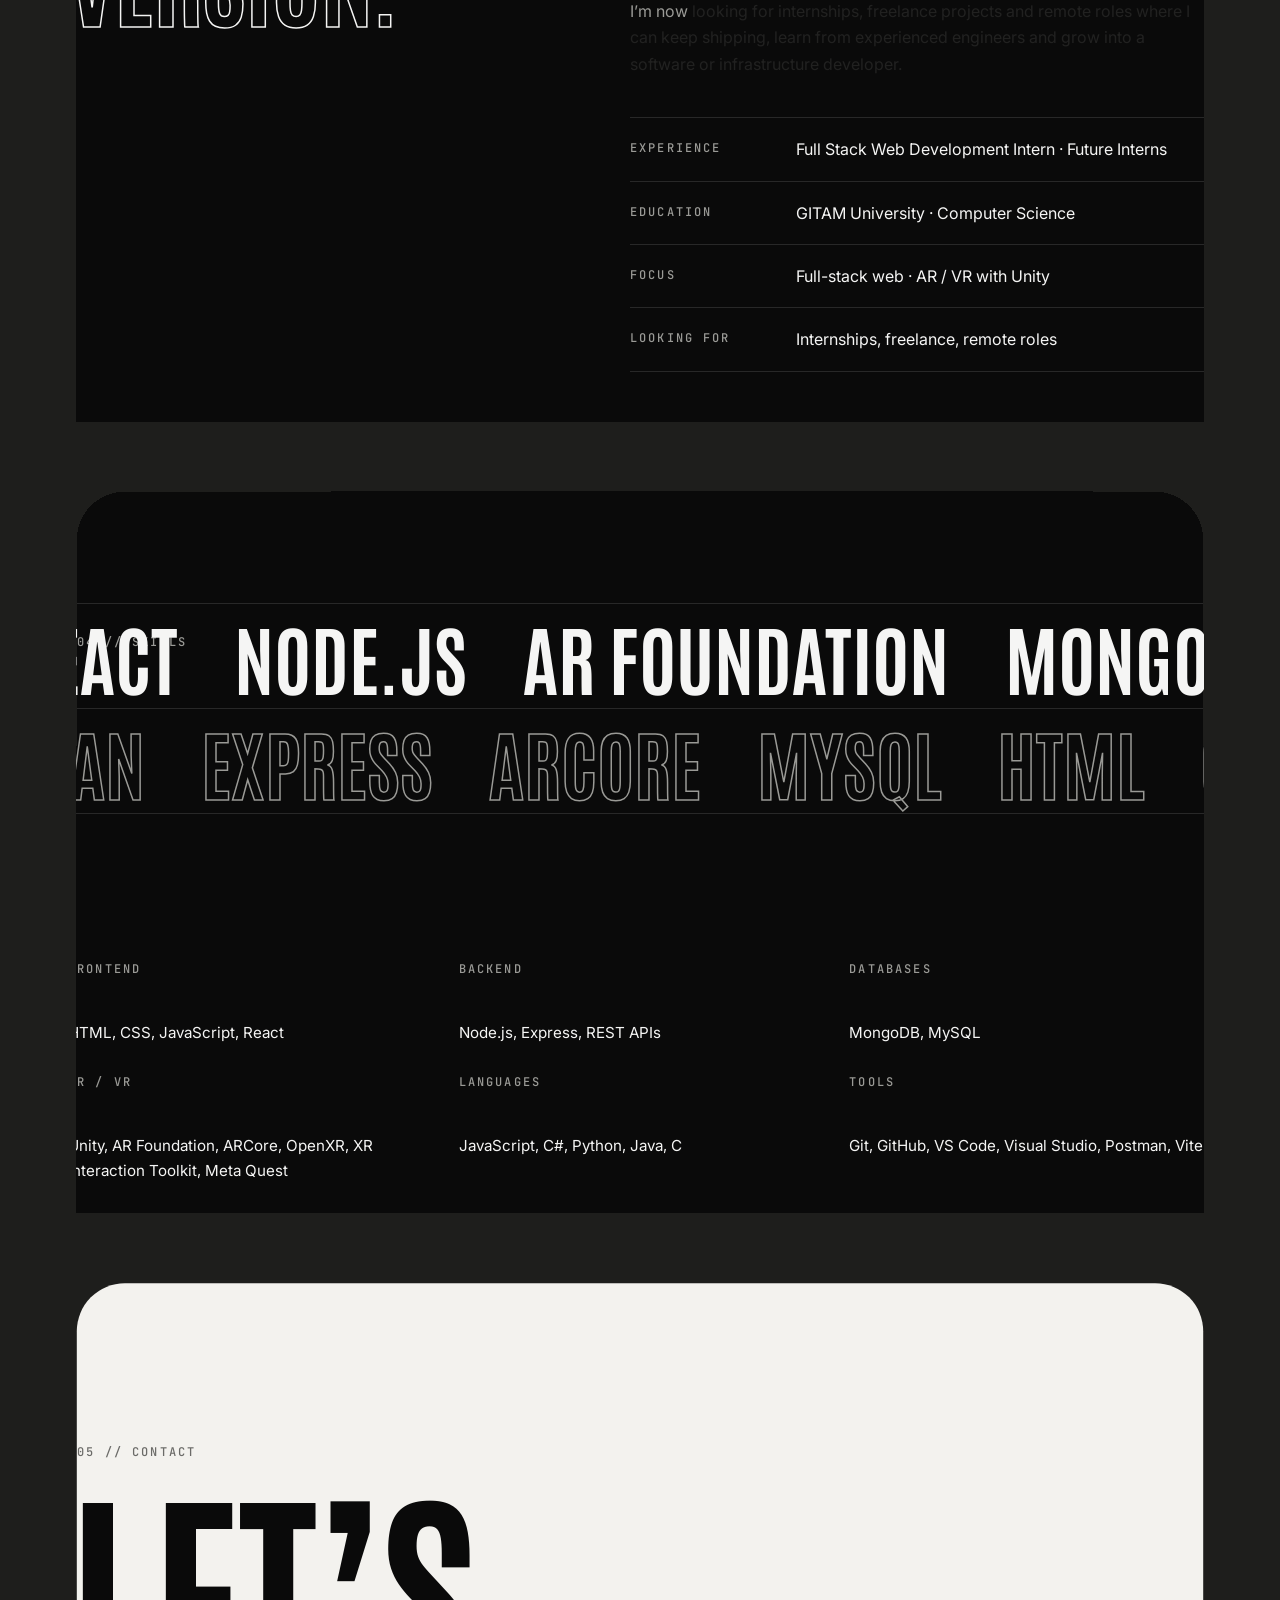
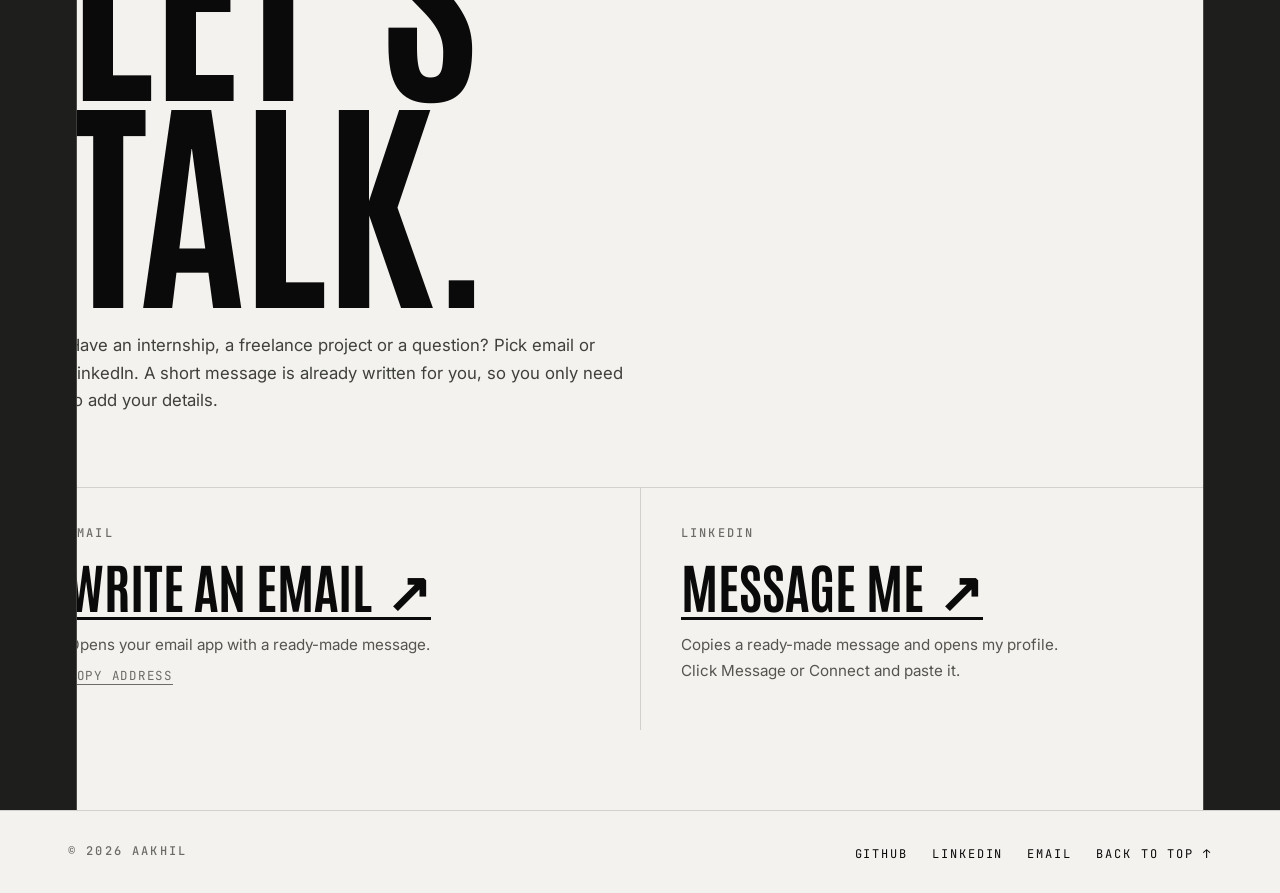
==== commit 662c1370: "Add section colour change and pinned SmartLab AR showcase Co-Authored-By: Claude Opus 5.5 <noreply@a" ====
--- a/index.html
+++ b/index.html
@@ -150,7 +150,7 @@
           <h2 class="display display--md">Things I&rsquo;ve <span class="outline">shipped.</span></h2>
         </div>
 
-        <article class="project" data-reveal>
+        <article class="project project--pinned" data-reveal>
           <div class="wrap project__grid">
             <div class="project__text">
               <p class="label">Project 01</p>
--- a/style.css
+++ b/style.css
@@ -812,3 +812,100 @@
 @keyframes rise { from { translate: 0 60px; } to { translate: 0 -60px; } }
 @keyframes item-in { from { opacity: 0; translate: 0 18px; } to { opacity: 1; translate: 0 0; } }
 @keyframes name-up { from { translate: 0 40px; opacity: 0.3; } to { translate: 0 0; opacity: 1; } }
+
+/* ============================================================
+   Section transitions (all browsers, driven by script.js)
+   Each section opens out from a rounded card as it scrolls in,
+   and its content eases back as it scrolls away.
+   ============================================================ */
+@media (prefers-reduced-motion: no-preference) {
+  .scrollfx main { background: #1e1e1c; }
+  .scrollfx main > section { background-color: var(--ink); }
+  .scrollfx main > .about { background-color: var(--ink-2); }
+  .scrollfx main > .contact { background-color: var(--paper); }
+
+  .scrollfx main > section:not(.hero) {
+    --in: var(--enter, 1);
+    clip-path: inset(
+      calc((1 - var(--in)) * 70px) calc((1 - var(--in)) * 6vw) 0
+      round calc((1 - var(--in)) * 48px) calc((1 - var(--in)) * 48px) 0 0
+    );
+    will-change: clip-path;
+  }
+  .scrollfx main > section:not(.hero) > .wrap {
+    translate: 0 calc((1 - var(--enter, 1)) * 90px);
+    scale: calc(1 - var(--leave, 0) * 0.05);
+    opacity: calc(1 - var(--leave, 0) * 0.55);
+    transform-origin: 50% 100%;
+  }
+}
+
+/* ---------- Scroll effects: text reveal, scroll ticker, 3D tilt ---------- */
+@media (prefers-reduced-motion: no-preference) {
+  /* About text lights up word by word */
+  .scrollfx .word { opacity: 0.16; transition: opacity 0.25s ease; }
+  .scrollfx .word.is-lit { opacity: 1; }
+
+  /* Skills strips move with your scroll (script.js drives them) */
+  .scrollfx .marquee__track { animation: none; will-change: transform; }
+
+  /* Project screenshots tilt in 3D and flatten as they arrive */
+  .scrollfx .project__media.tilt {
+    --t: calc(1 - var(--tilt-in, 1));
+    transform: perspective(1400px)
+      rotateX(calc(var(--t) * 26deg))
+      rotateY(calc(var(--t) * var(--tilt-side, 1) * -12deg))
+      scale(calc(1 - var(--t) * 0.12));
+    transform-origin: 50% 100%;
+    will-change: transform;
+  }
+}
+
+/* ---------- Colour change on scroll ---------- */
+@media (prefers-reduced-motion: no-preference) {
+  /* script.js blends --page-bg between each section's colour */
+  .scrollfx main > section:not(.contact) { background-color: var(--page-bg, var(--ink)); }
+}
+
+/* ---------- Pinned SmartLab AR showcase (desktop) ---------- */
+@media (min-width: 981px) and (min-height: 600px) {
+  .project--pinned .project__grid { align-items: start; }
+  .project--pinned .project__media--phone {
+    position: sticky;
+    top: calc(var(--header-h) + 24px);
+    animation: none !important;
+    translate: none !important;
+  }
+  .project--pinned .demo-video { width: min(100%, 300px, calc((100vh - var(--header-h) - 110px) * 9 / 20)); }
+  .project--pinned .project__points { margin: 40px 0 48px; max-width: 560px; }
+  .project--pinned .project__points li {
+    min-height: 38vh;
+    display: flex;
+    align-items: center;
+    padding: 0 0 0 64px;
+    border-top: 1px solid var(--line);
+    font-size: clamp(1.2rem, 1.8vw, 1.55rem);
+    line-height: 1.35;
+    color: var(--muted-2);
+    counter-increment: step;
+    transition: color 0.35s ease;
+  }
+  .project--pinned .project__points { counter-reset: step; }
+  .project--pinned .project__points li::before {
+    content: '0' counter(step);
+    top: 50%;
+    left: 0;
+    width: auto;
+    height: auto;
+    background: none;
+    border-radius: 0;
+    transform: translateY(-50%);
+    font-family: var(--mono);
+    font-size: 0.8rem;
+    letter-spacing: 0.12em;
+    color: var(--muted-2);
+    transition: color 0.35s ease;
+  }
+  .project--pinned .project__points li.is-active { color: var(--white); }
+  .project--pinned .project__points li.is-active::before { color: var(--accent); }
+}
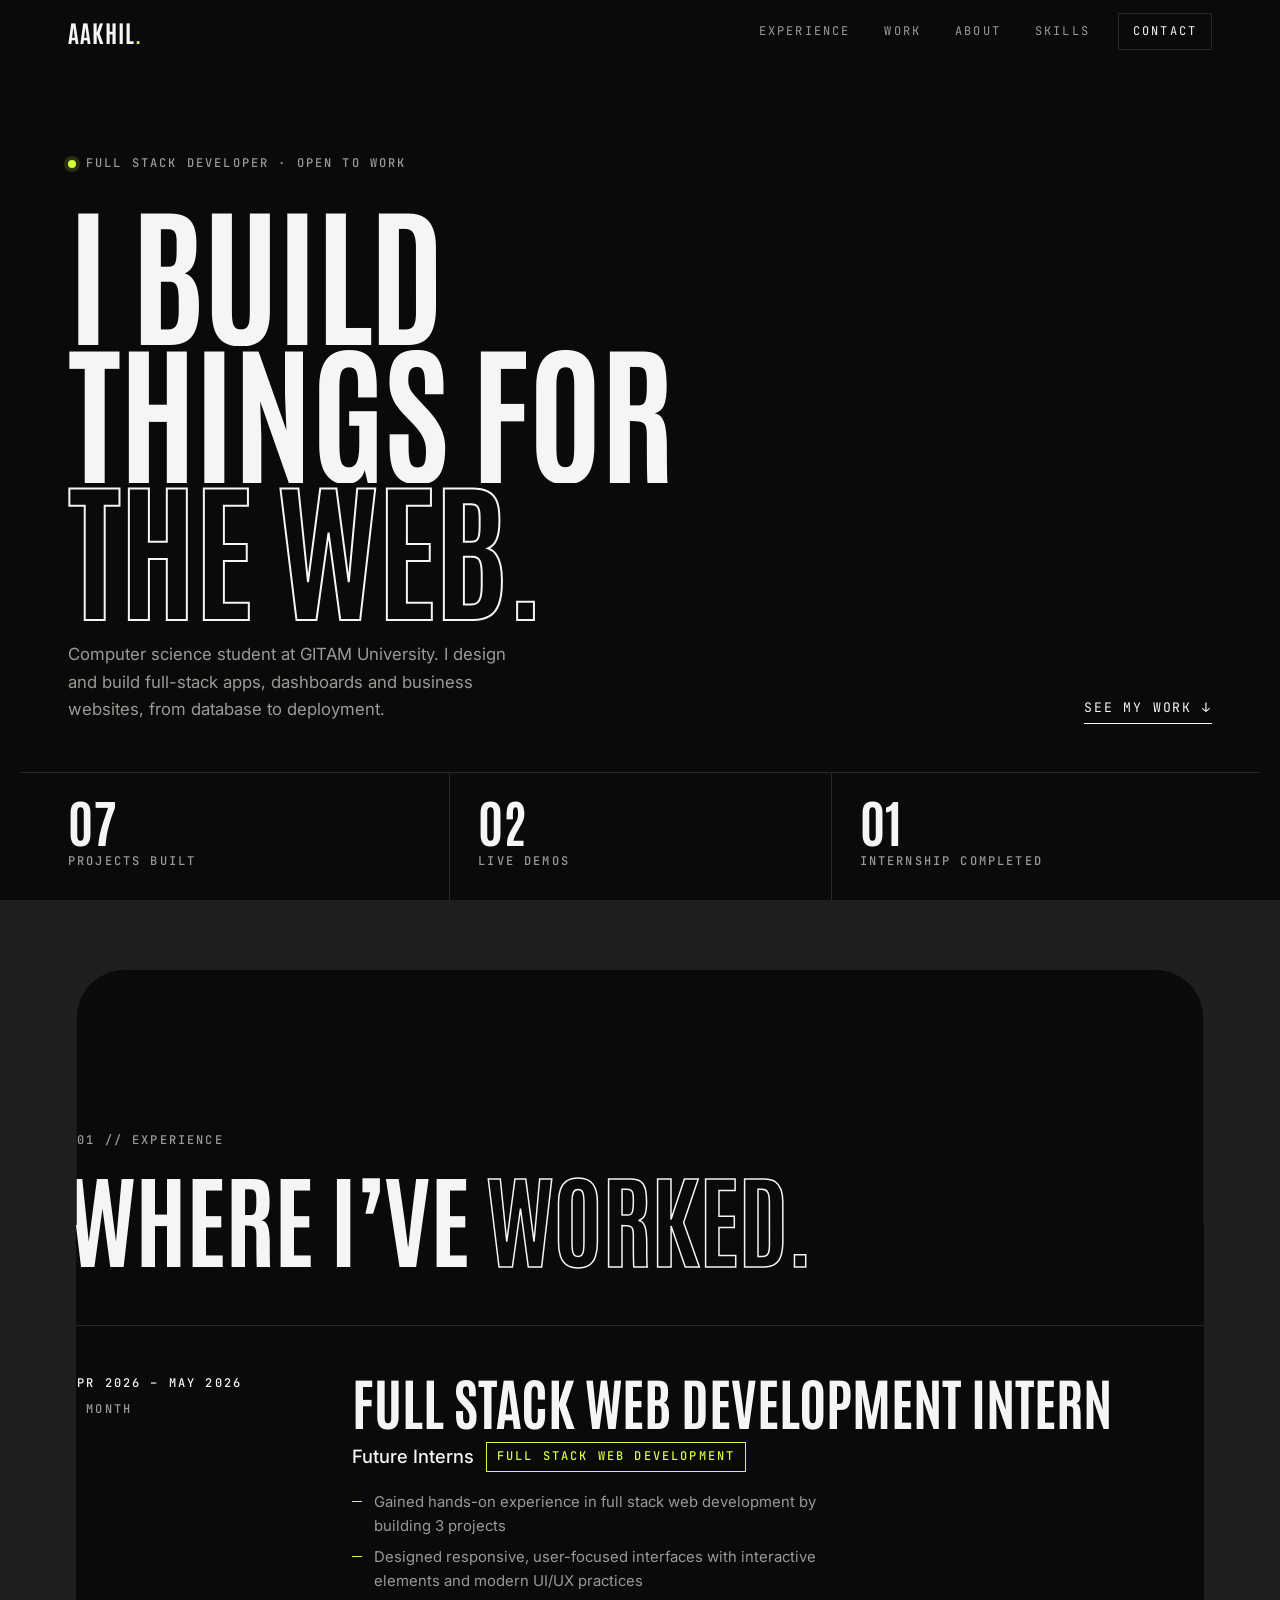
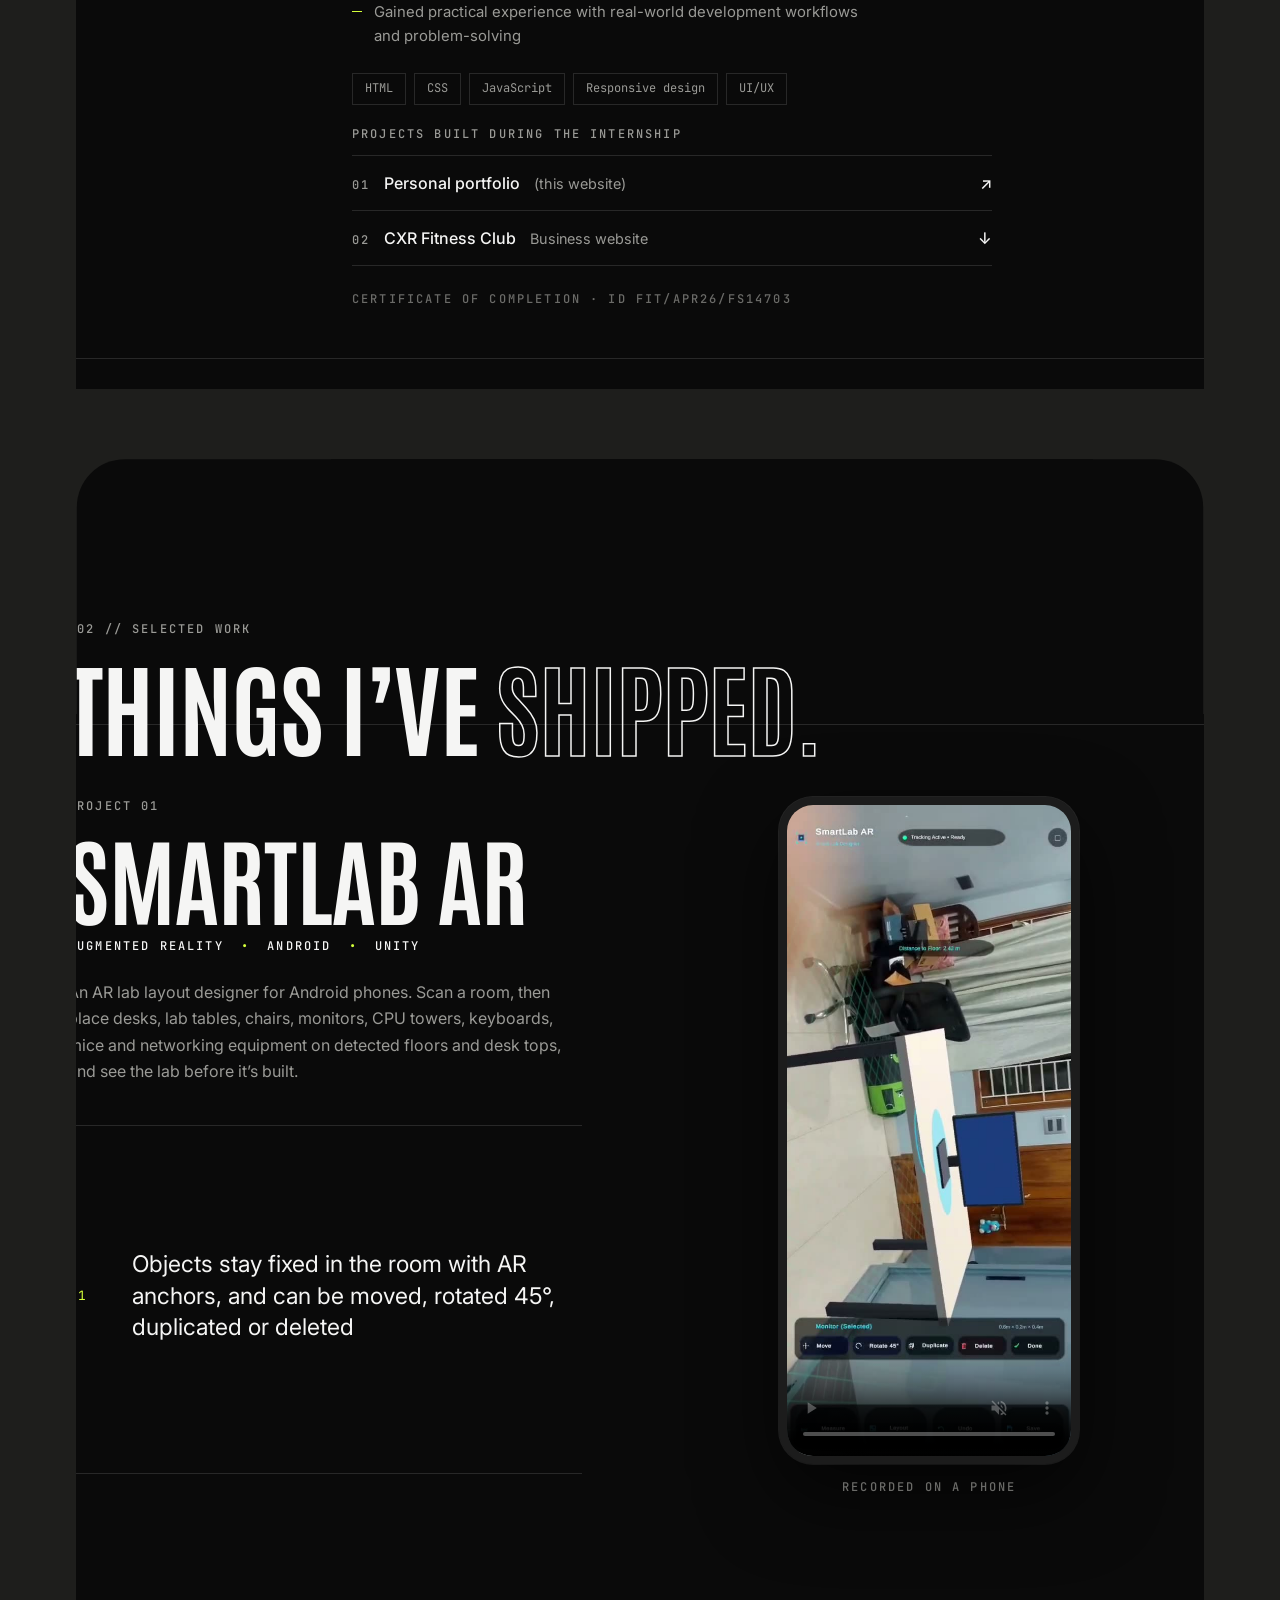
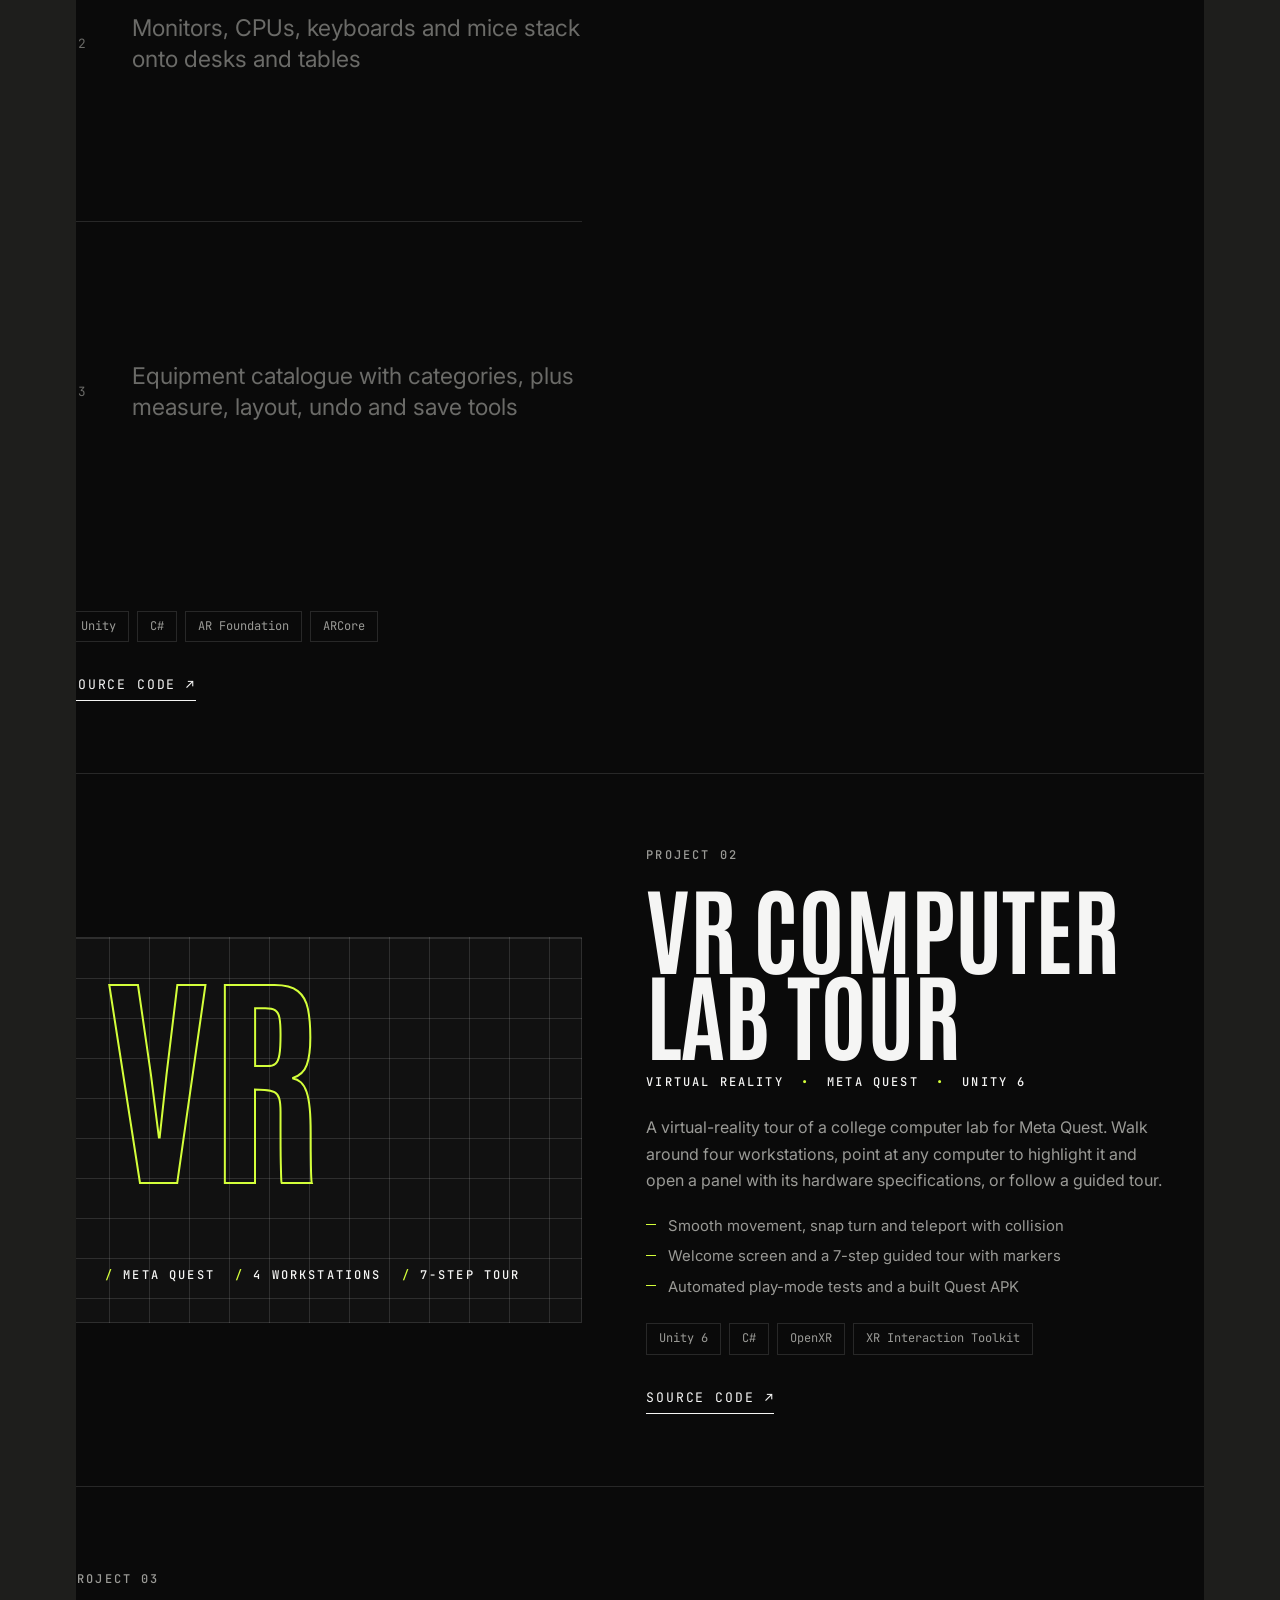
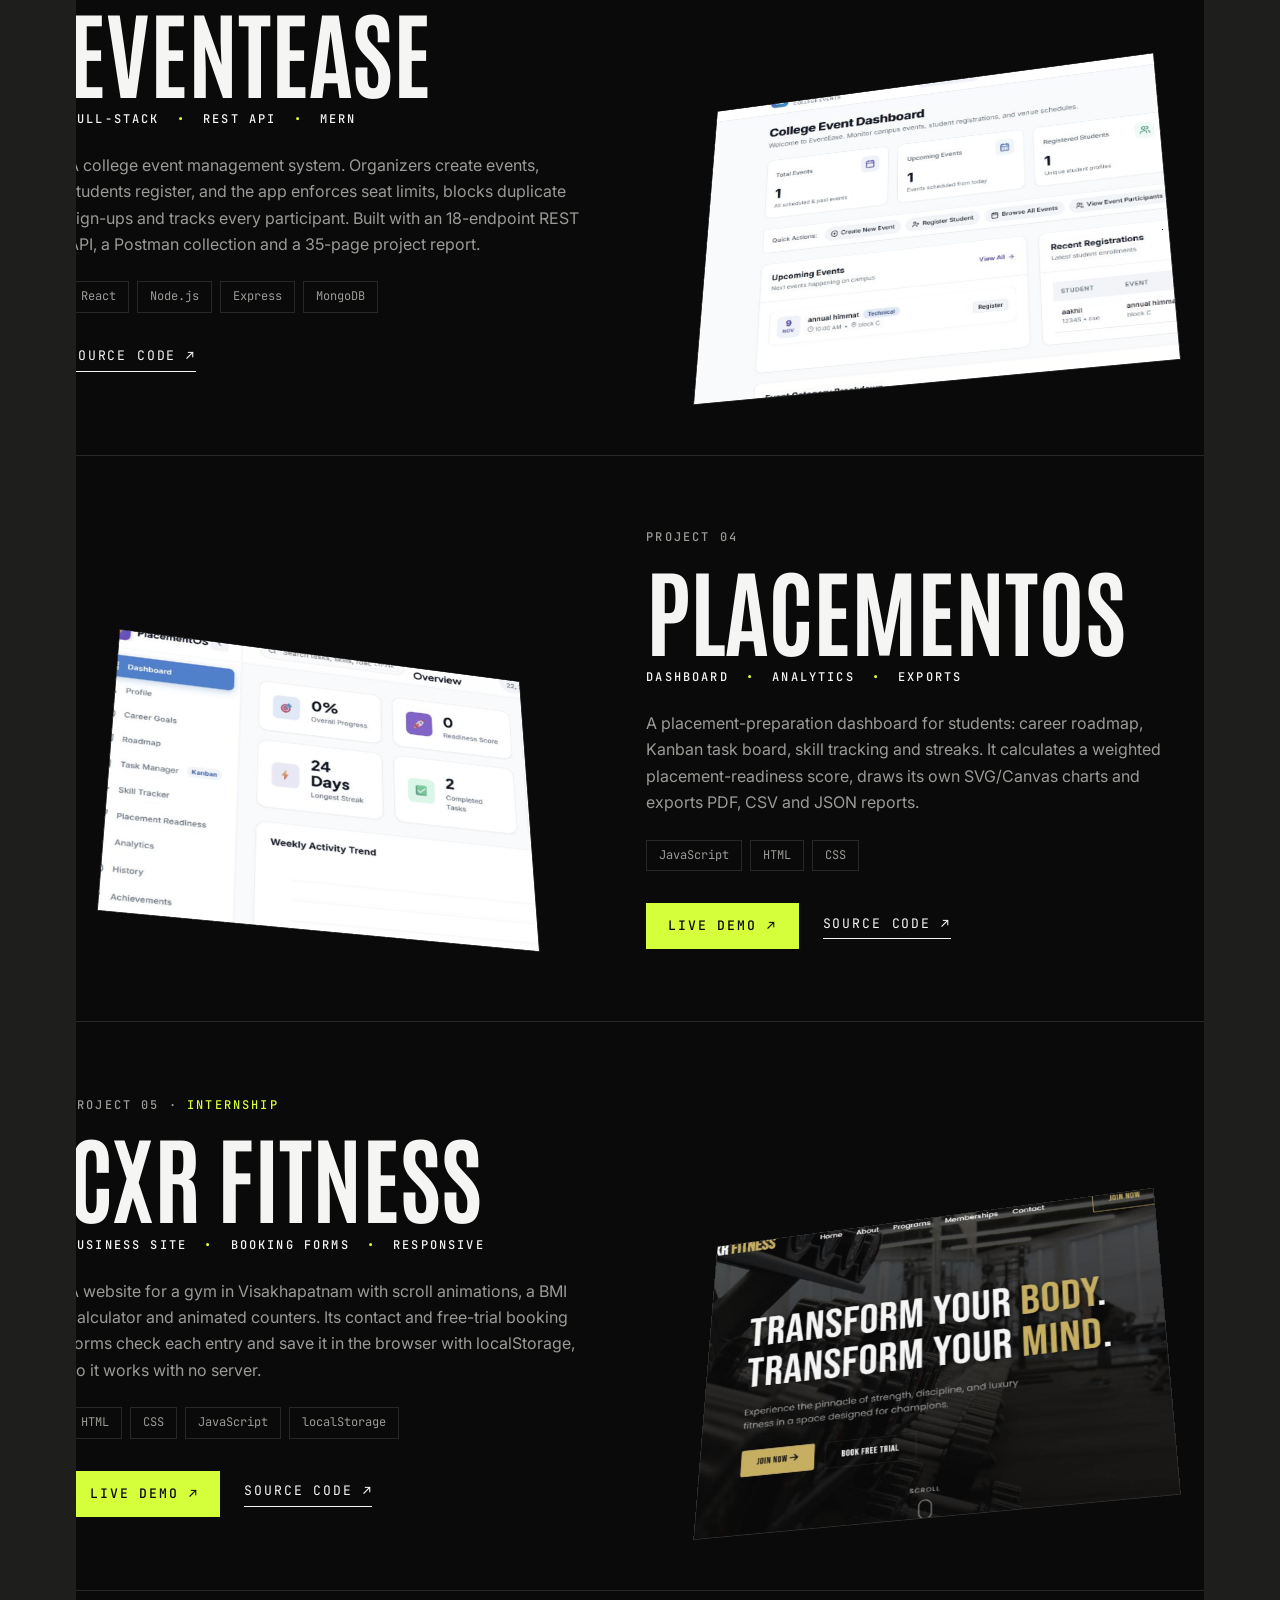
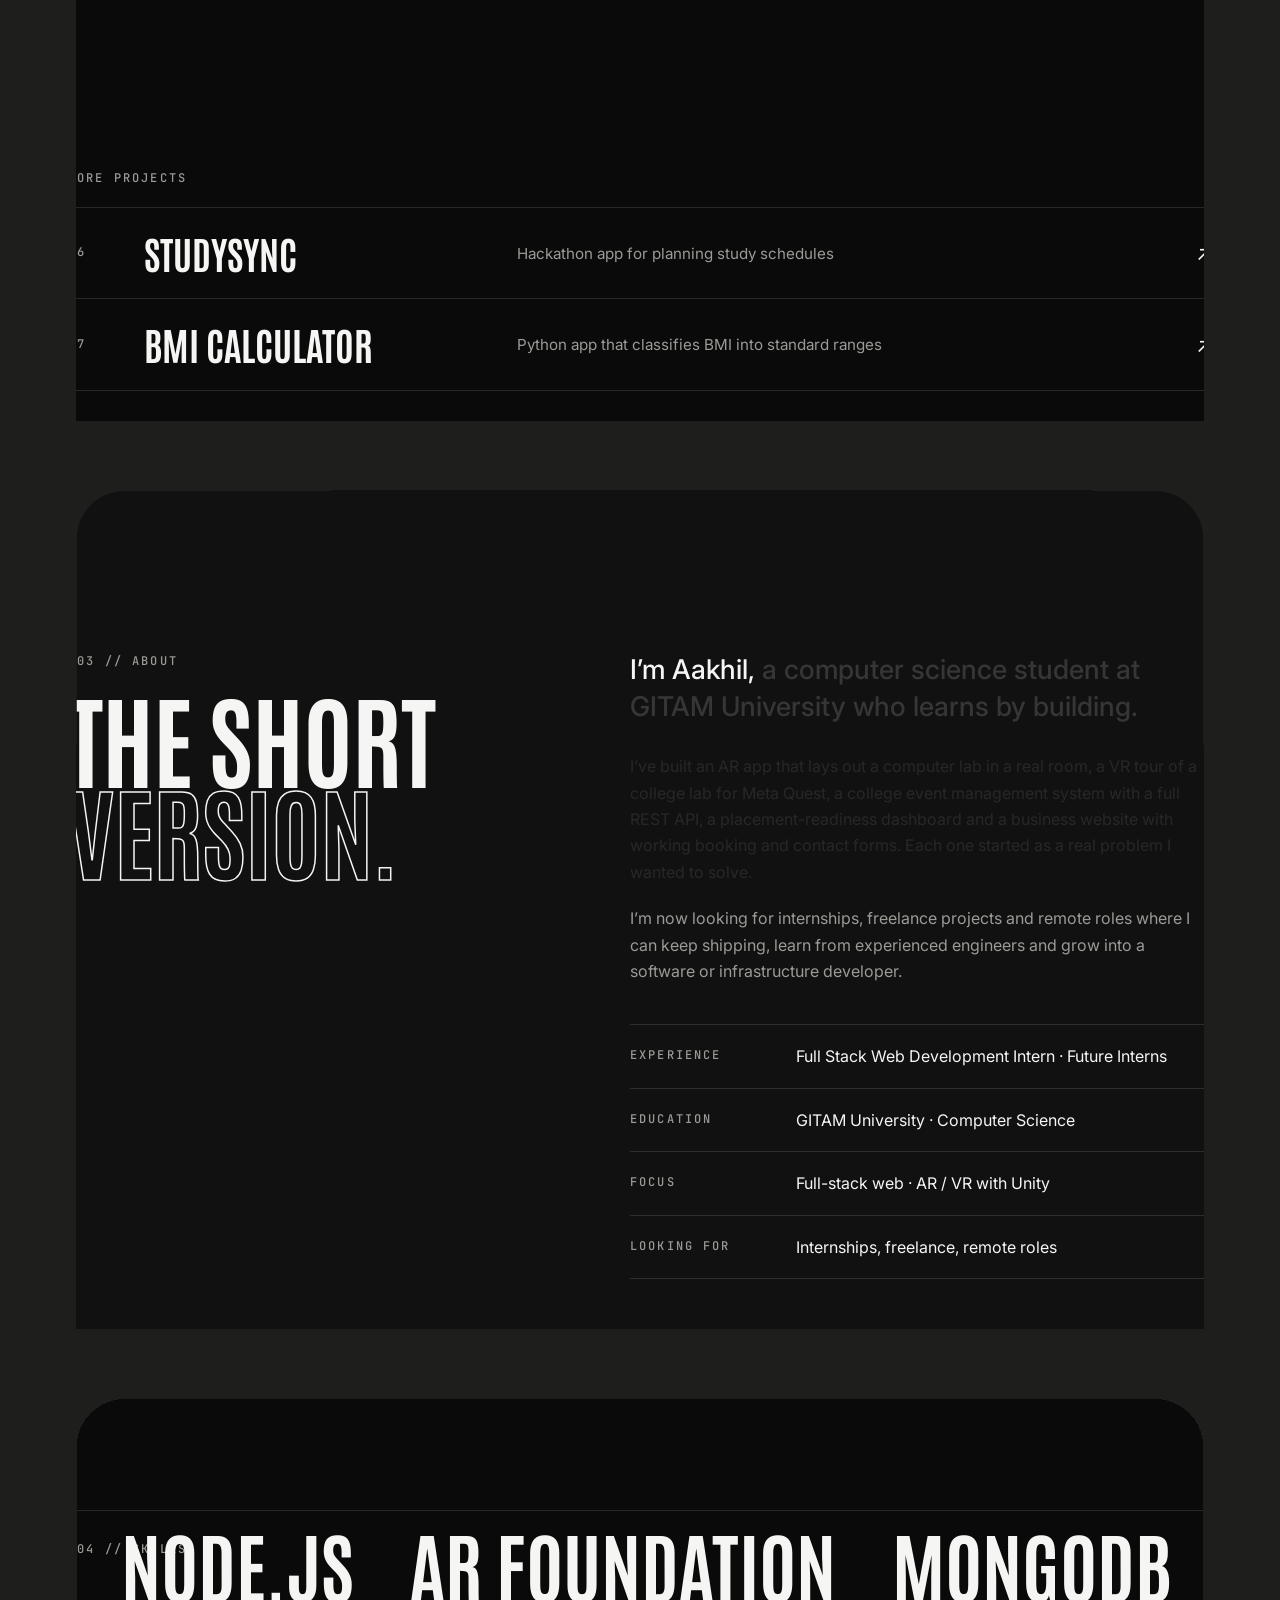
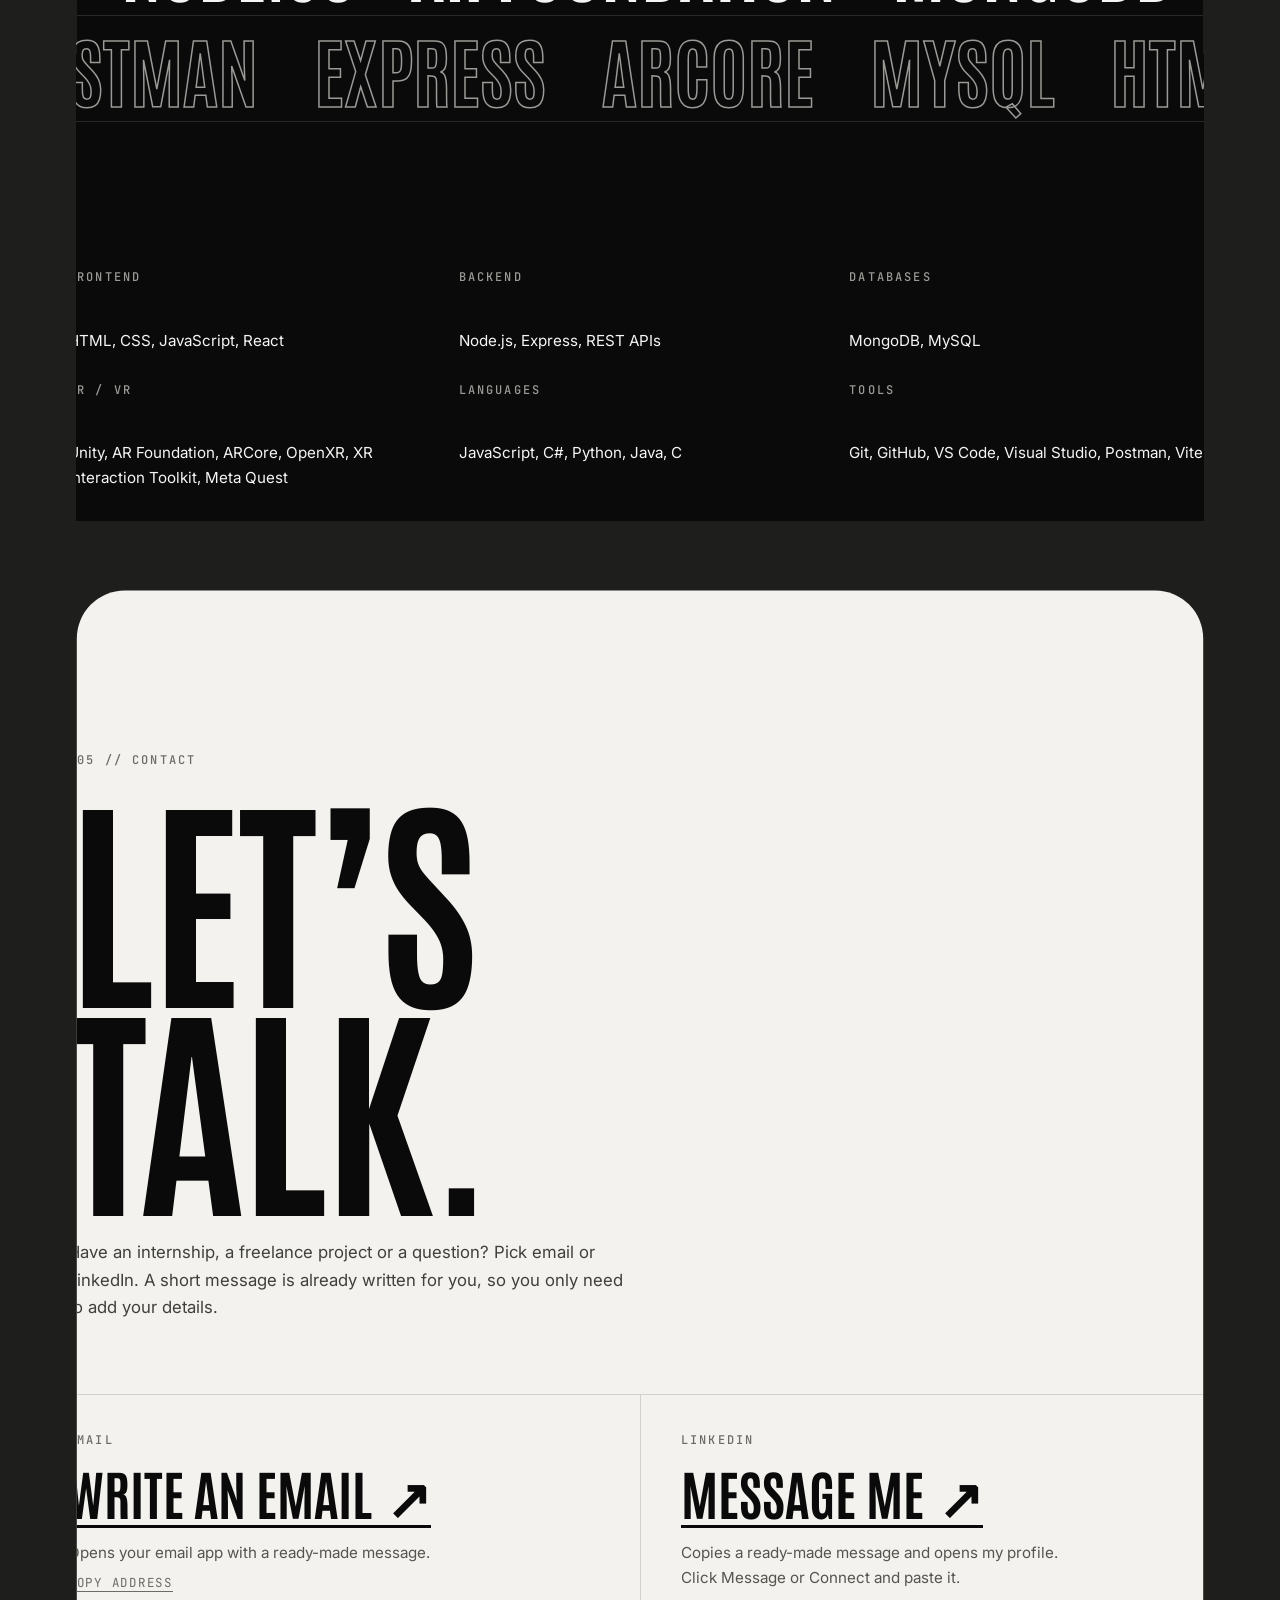
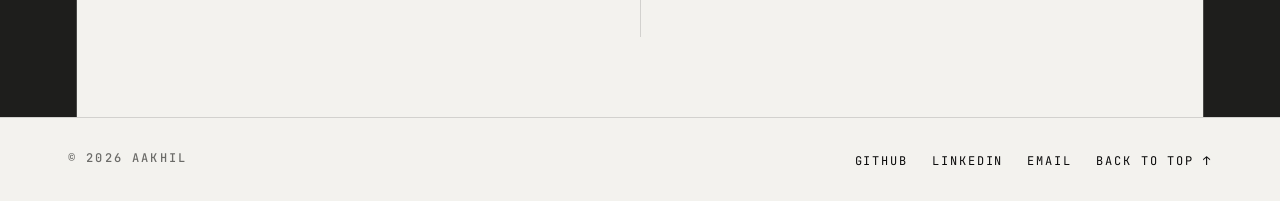
==== commit d434cb13: "Hide Mini CRM; CXR Fitness card now uses localStorage Co-Authored-By: Claude Opus 5.5 <noreply@anthr" ====
--- a/index.html
+++ b/index.html
@@ -93,11 +93,11 @@
 
         <ul class="stats wrap" aria-label="Highlights">
           <li class="stat" data-reveal>
-            <span class="stat__num">08</span>
+            <span class="stat__num">07</span>
             <span class="label">Projects built</span>
           </li>
           <li class="stat" data-reveal>
-            <span class="stat__num">03</span>
+            <span class="stat__num">02</span>
             <span class="label">Live demos</span>
           </li>
           <li class="stat" data-reveal>
@@ -133,8 +133,7 @@
                 <p class="label job__built-title">Projects built during the internship</p>
                 <ol class="job__built">
                   <li><a href="https://github.com/akki07-hub/FUTURE_FS_01" target="_blank" rel="noopener noreferrer"><span class="label">01</span> Personal portfolio <span class="job__built-note">(this website)</span> <span aria-hidden="true">&nearr;</span></a></li>
-                  <li><a href="#mini-crm"><span class="label">02</span> Mini CRM <span class="job__built-note">React &middot; Recharts</span> <span aria-hidden="true">&darr;</span></a></li>
-                  <li><a href="#cxr-fitness"><span class="label">03</span> CXR Fitness Club <span class="job__built-note">Business website</span> <span aria-hidden="true">&darr;</span></a></li>
+                  <li><a href="#cxr-fitness"><span class="label">02</span> CXR Fitness Club <span class="job__built-note">Business website</span> <span aria-hidden="true">&darr;</span></a></li>
                 </ol>
                 <p class="job__cert label">Certificate of completion &middot; ID <span translate="no">FIT/APR26/FS14703</span></p>
               </div>
@@ -282,14 +281,14 @@
             <div class="project__text">
               <p class="label">Project 05 &middot; <span class="intern-tag">Internship</span></p>
               <h3 class="project__name" id="cxr-fitness" translate="no">CXR Fitness</h3>
-              <p class="project__tags label">Business site <i>&bull;</i> Database <i>&bull;</i> Responsive</p>
+              <p class="project__tags label">Business site <i>&bull;</i> Booking forms <i>&bull;</i> Responsive</p>
               <p class="project__desc">
                 A website for a gym in Visakhapatnam with scroll animations, a BMI calculator and
-                animated counters. Its contact form saves enquiries straight to a Supabase
-                (PostgreSQL) database.
+                animated counters. Its contact and free-trial booking forms check each entry and
+                save it in the browser with localStorage, so it works with no server.
               </p>
               <ul class="stack" translate="no" aria-label="Technologies">
-                <li>HTML</li><li>CSS</li><li>JavaScript</li><li>Supabase</li>
+                <li>HTML</li><li>CSS</li><li>JavaScript</li><li>localStorage</li>
               </ul>
               <div class="project__links">
                 <a href="https://akki07-hub.github.io/FUTURE_FS_03/" target="_blank" rel="noopener noreferrer" class="btn">Live demo <span aria-hidden="true">&nearr;</span></a>
@@ -298,35 +297,6 @@
             </div>
             <figure class="project__media">
               <img src="images/cxr-fitness.jpg" width="800" height="600" alt="CXR Fitness Club landing page hero section" loading="lazy" />
-            </figure>
-          </div>
-        </article>
-
-        <article class="project" data-reveal>
-          <div class="wrap project__grid">
-            <div class="project__text">
-              <p class="label">Project 06 &middot; <span class="intern-tag">Internship</span></p>
-              <h3 class="project__name" id="mini-crm">Mini CRM</h3>
-              <p class="project__tags label">Web app <i>&bull;</i> Database <i>&bull;</i> Analytics</p>
-              <p class="project__desc">
-                A lead-management CRM for small teams. Add leads, move each one through
-                New &rarr; Contacted &rarr; Converted, and track the pipeline on a dashboard with
-                live counts and a pie chart.
-              </p>
-              <ul class="project__points">
-                <li>Works instantly with no sign-up: leads are saved in the browser with localStorage</li>
-                <li>Dashboard, Leads and Analytics views, input validation and a one-click demo reset</li>
-              </ul>
-              <ul class="stack" translate="no" aria-label="Technologies">
-                <li>React</li><li>Vite</li><li>Recharts</li><li>localStorage</li>
-              </ul>
-              <div class="project__links">
-                <a href="https://akki07-hub.github.io/FUTURE_FS_02/" target="_blank" rel="noopener noreferrer" class="btn" aria-label="Open Mini CRM live demo">Live demo <span aria-hidden="true">&nearr;</span></a>
-                <a href="https://github.com/akki07-hub/FUTURE_FS_02" target="_blank" rel="noopener noreferrer" class="arrow-link" aria-label="View Mini CRM source code on GitHub">Source code <span aria-hidden="true">&nearr;</span></a>
-              </div>
-            </div>
-            <figure class="project__media">
-              <img src="images/mini-crm.jpg" width="800" height="563" alt="Mini CRM dashboard with lead counts and a pie chart of lead statuses" loading="lazy" />
             </figure>
           </div>
         </article>
@@ -336,7 +306,7 @@
           <ul class="more__list">
             <li>
               <a href="https://github.com/akki07-hub/study_sync" target="_blank" rel="noopener noreferrer" class="more__row">
-                <span class="more__num label">07</span>
+                <span class="more__num label">06</span>
                 <span class="more__name" translate="no">StudySync</span>
                 <span class="more__desc">Hackathon app for planning study schedules</span>
                 <span class="more__arrow" aria-hidden="true">&nearr;</span>
@@ -344,7 +314,7 @@
             </li>
             <li>
               <a href="https://github.com/akki07-hub/firstrepo" target="_blank" rel="noopener noreferrer" class="more__row">
-                <span class="more__num label">08</span>
+                <span class="more__num label">07</span>
                 <span class="more__name">BMI Calculator</span>
                 <span class="more__desc">Python app that classifies BMI into standard ranges</span>
                 <span class="more__arrow" aria-hidden="true">&nearr;</span>
@@ -368,7 +338,7 @@
             <p>
               I&rsquo;ve built an AR app that lays out a computer lab in a real room, a VR tour of a
               college lab for Meta Quest, a college event management system with a full REST API,
-              a placement-readiness dashboard and a business website backed by a live database.
+              a placement-readiness dashboard and a business website with working booking and contact forms.
               Each one started as a real problem I wanted to solve.
             </p>
             <p>
--- a/style.css
+++ b/style.css
@@ -859,12 +859,6 @@
     transform-origin: 50% 100%;
     will-change: transform;
   }
-}
-
-/* ---------- Colour change on scroll ---------- */
-@media (prefers-reduced-motion: no-preference) {
-  /* script.js blends --page-bg between each section's colour */
-  .scrollfx main > section:not(.contact) { background-color: var(--page-bg, var(--ink)); }
 }
 
 /* ---------- Pinned SmartLab AR showcase (desktop) ---------- */
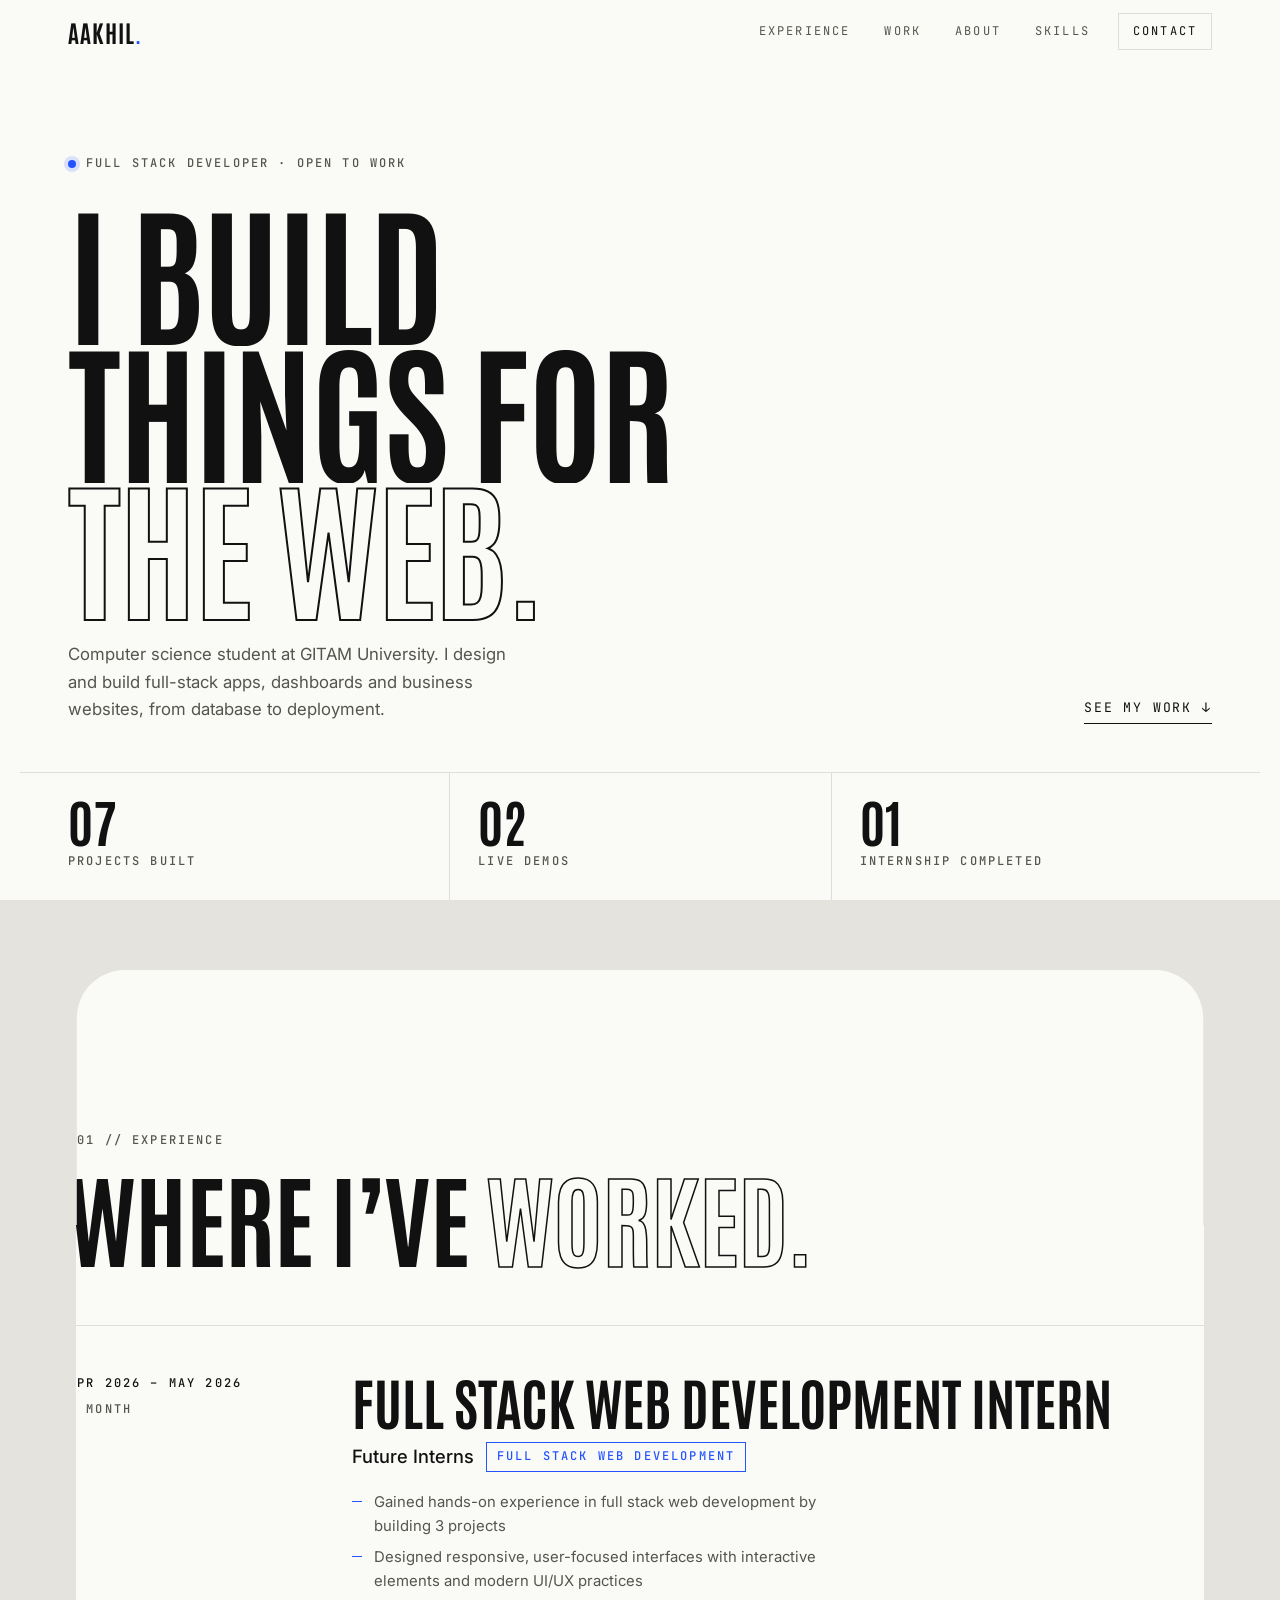
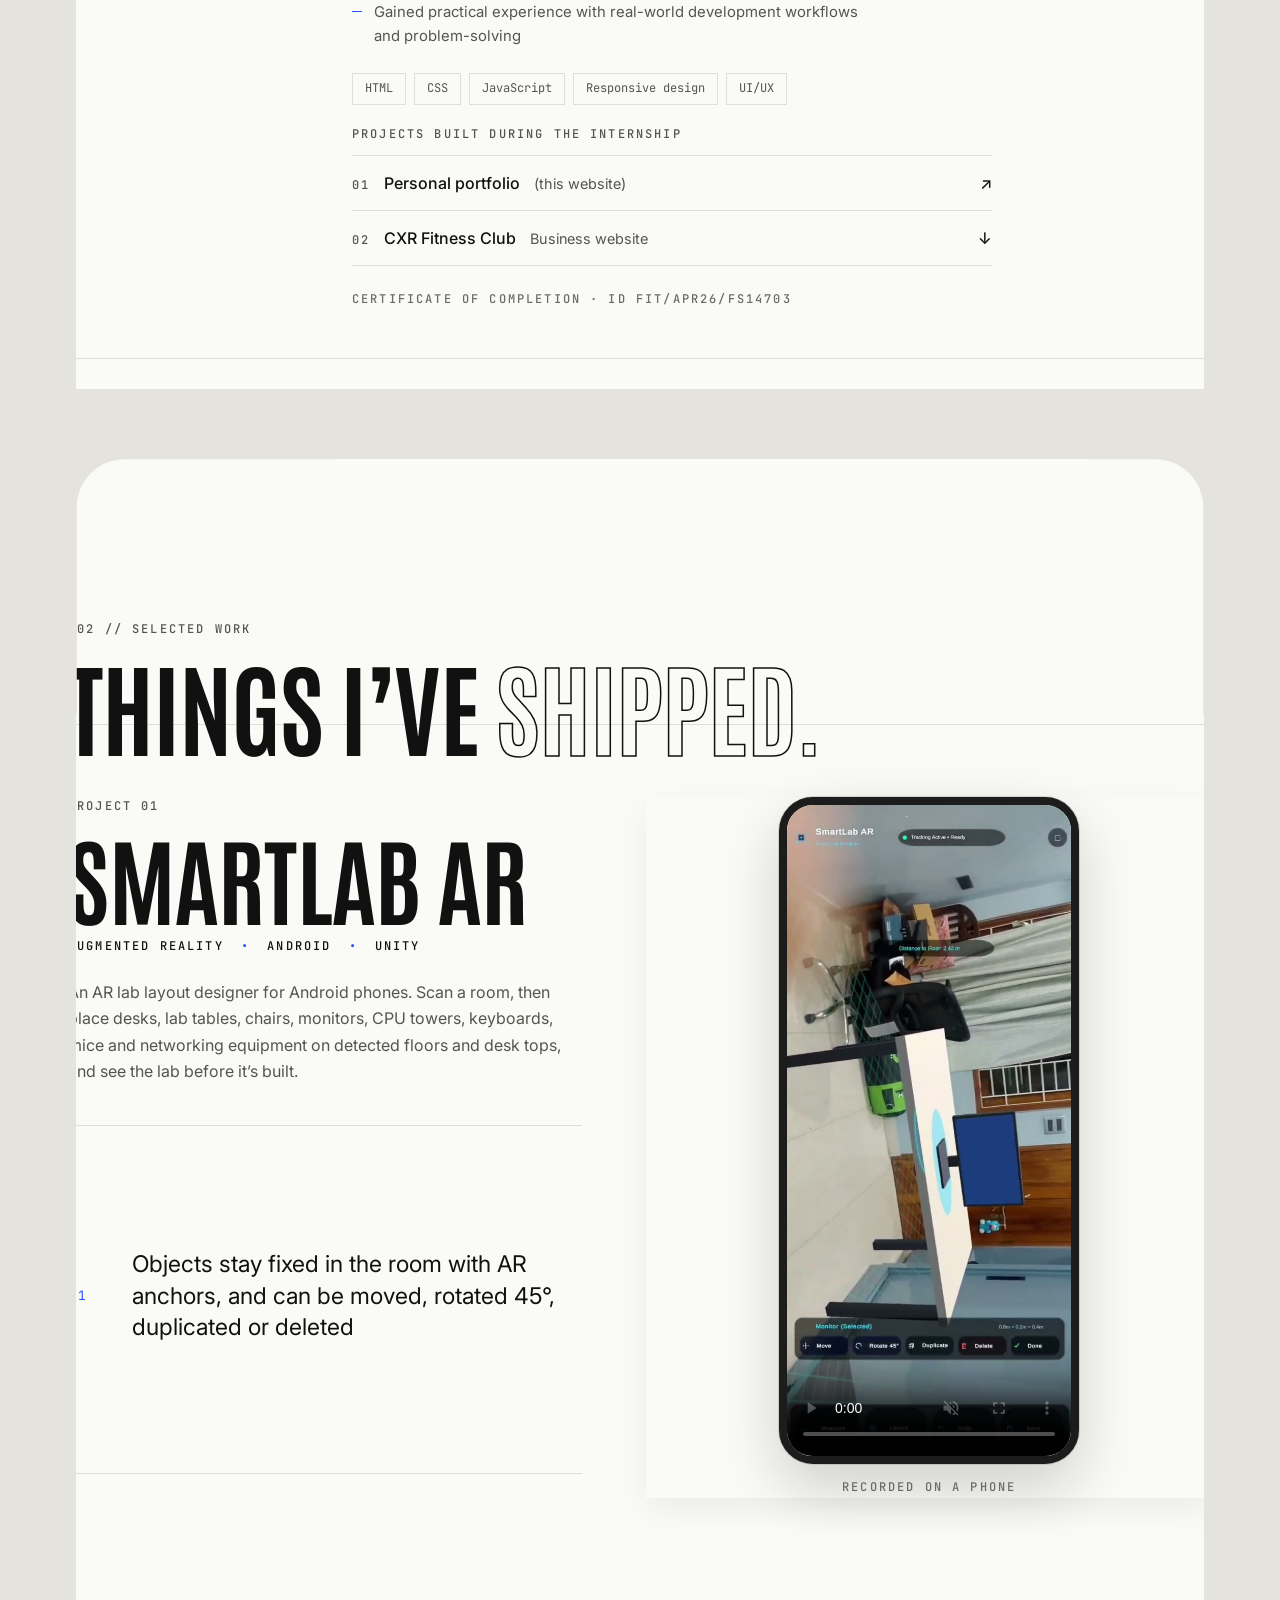
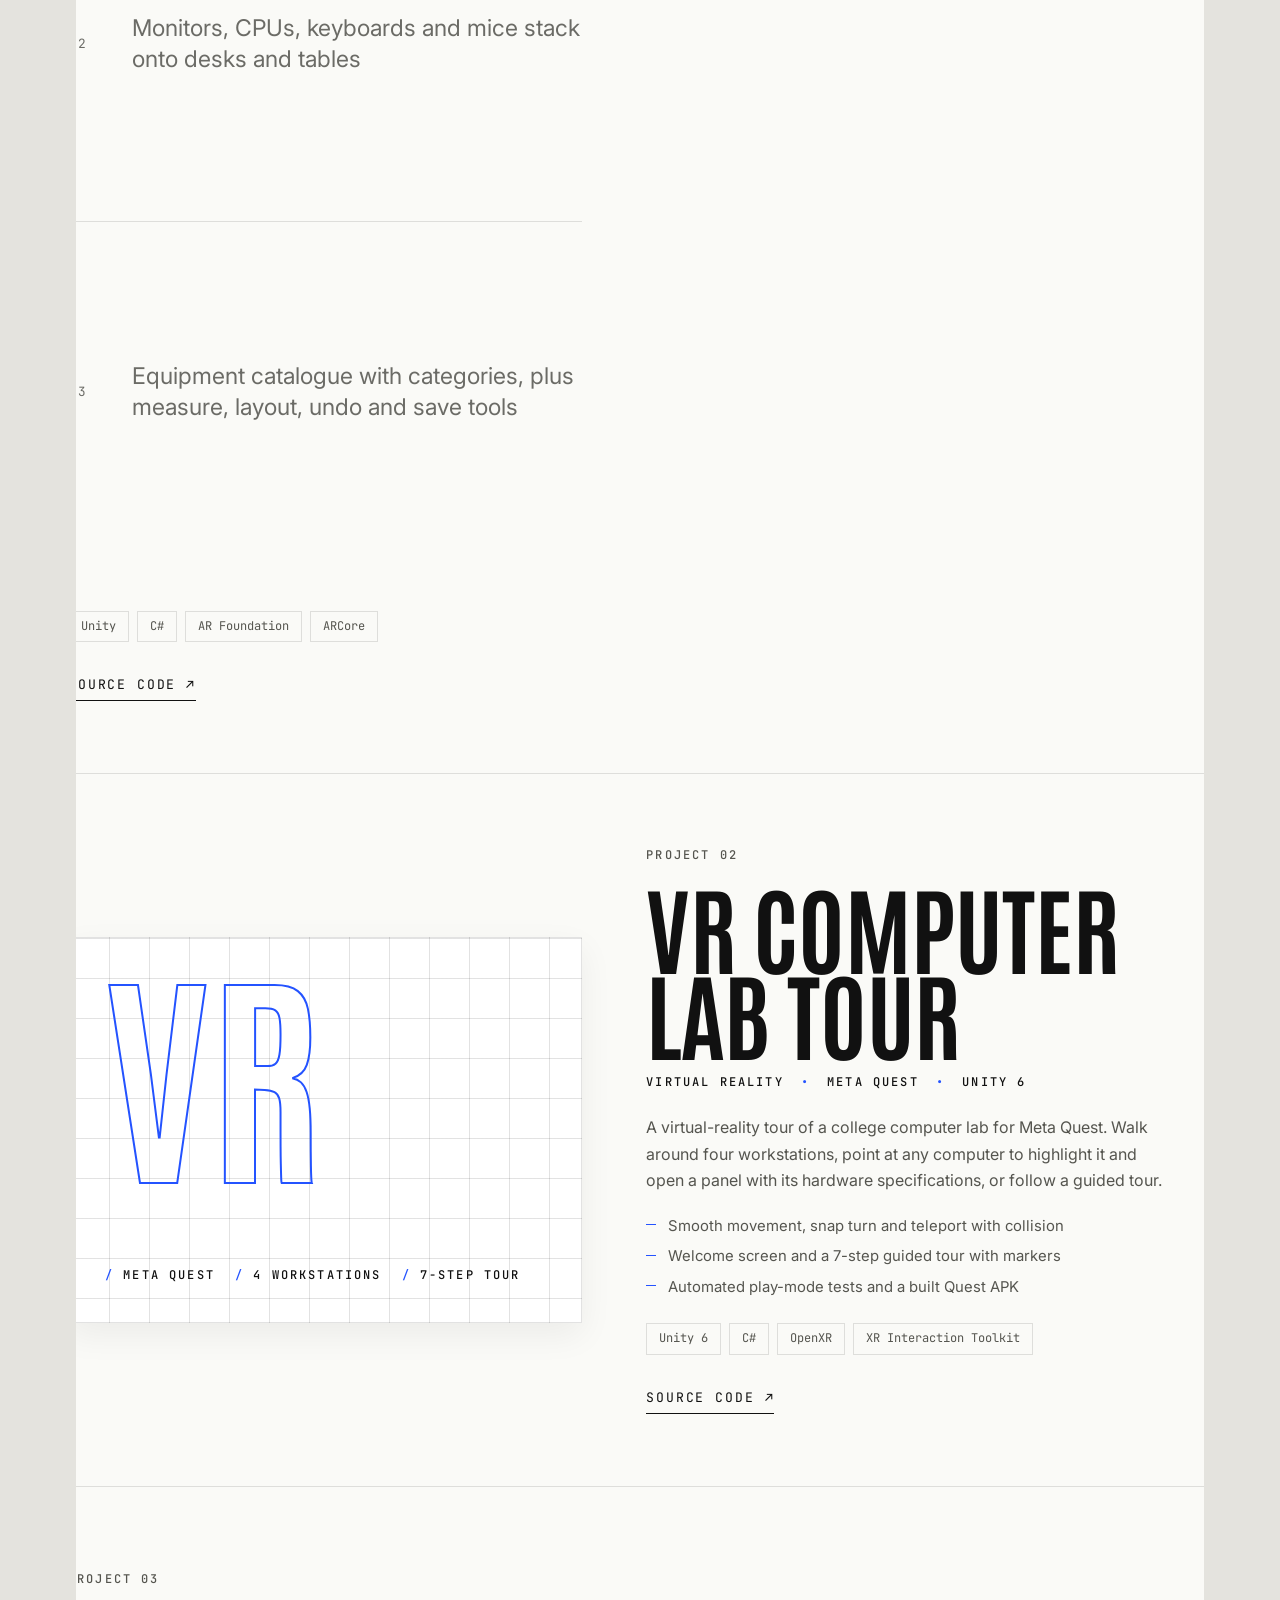
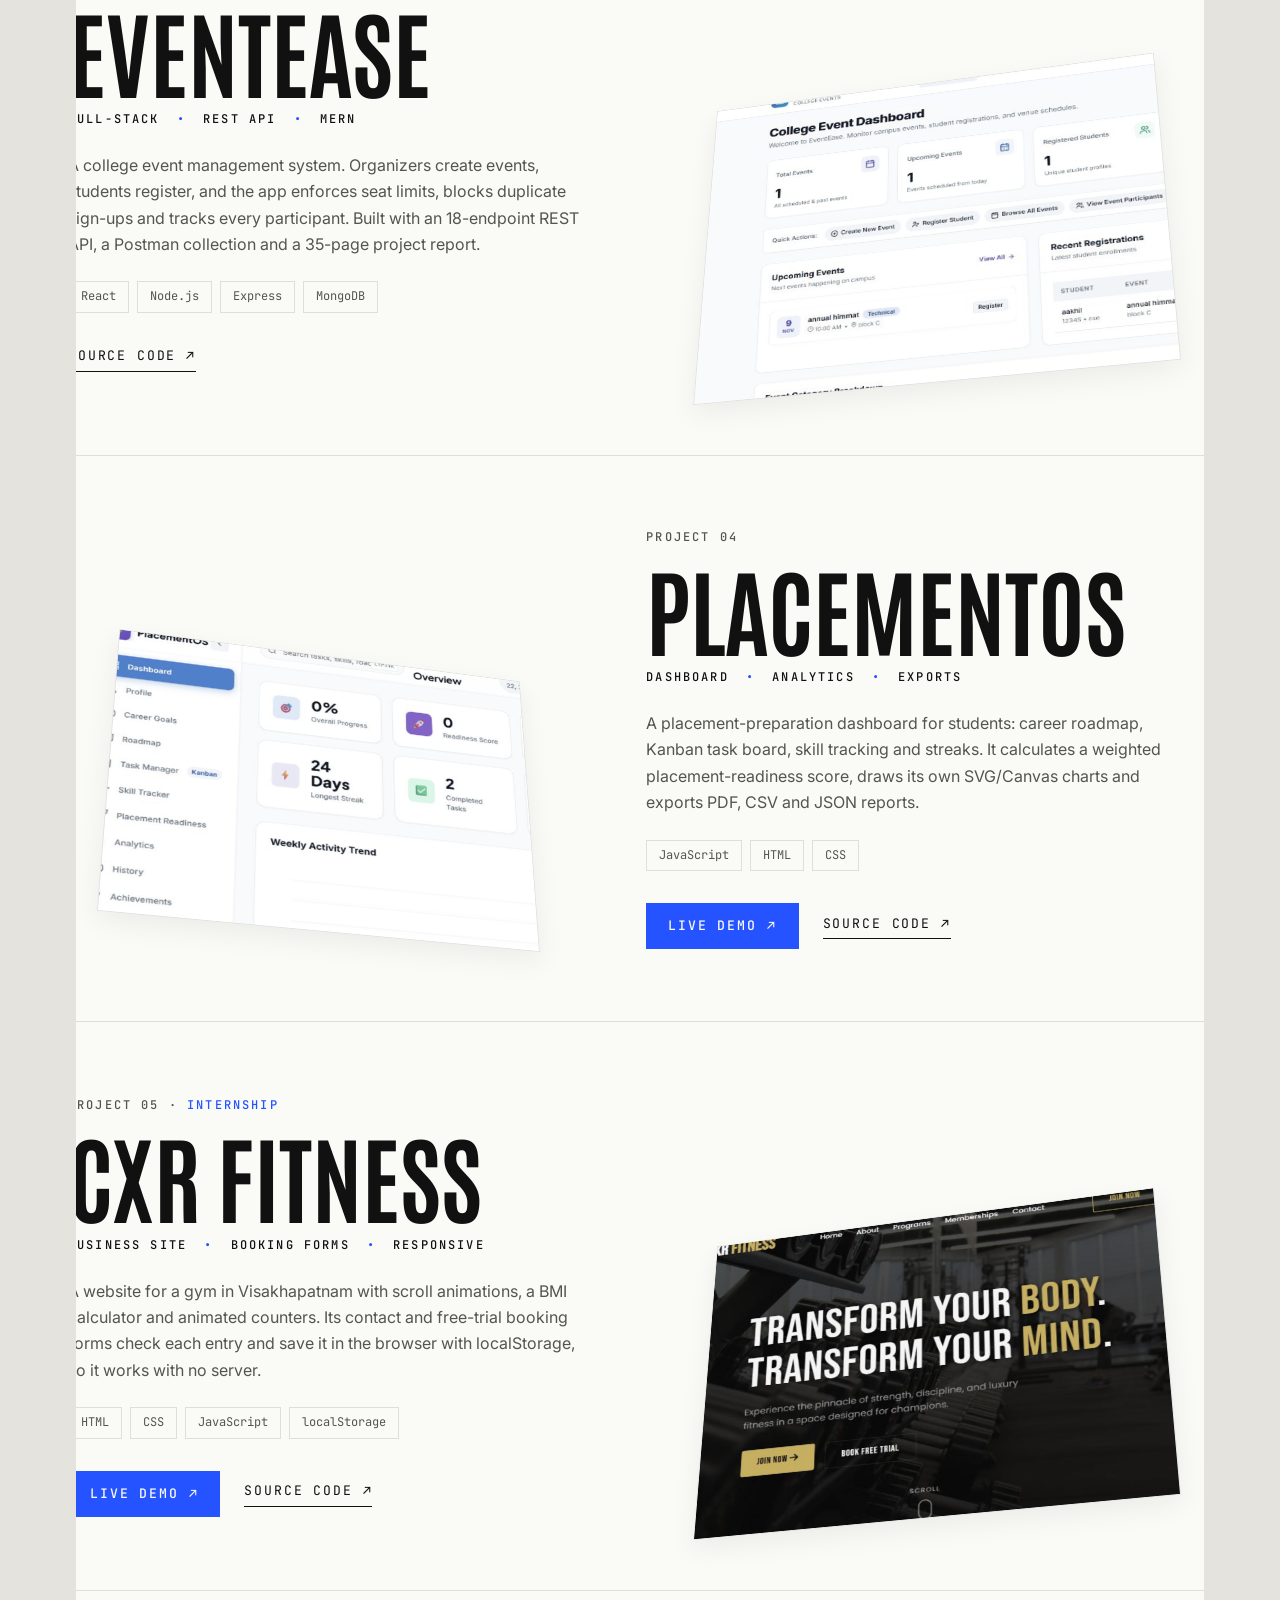
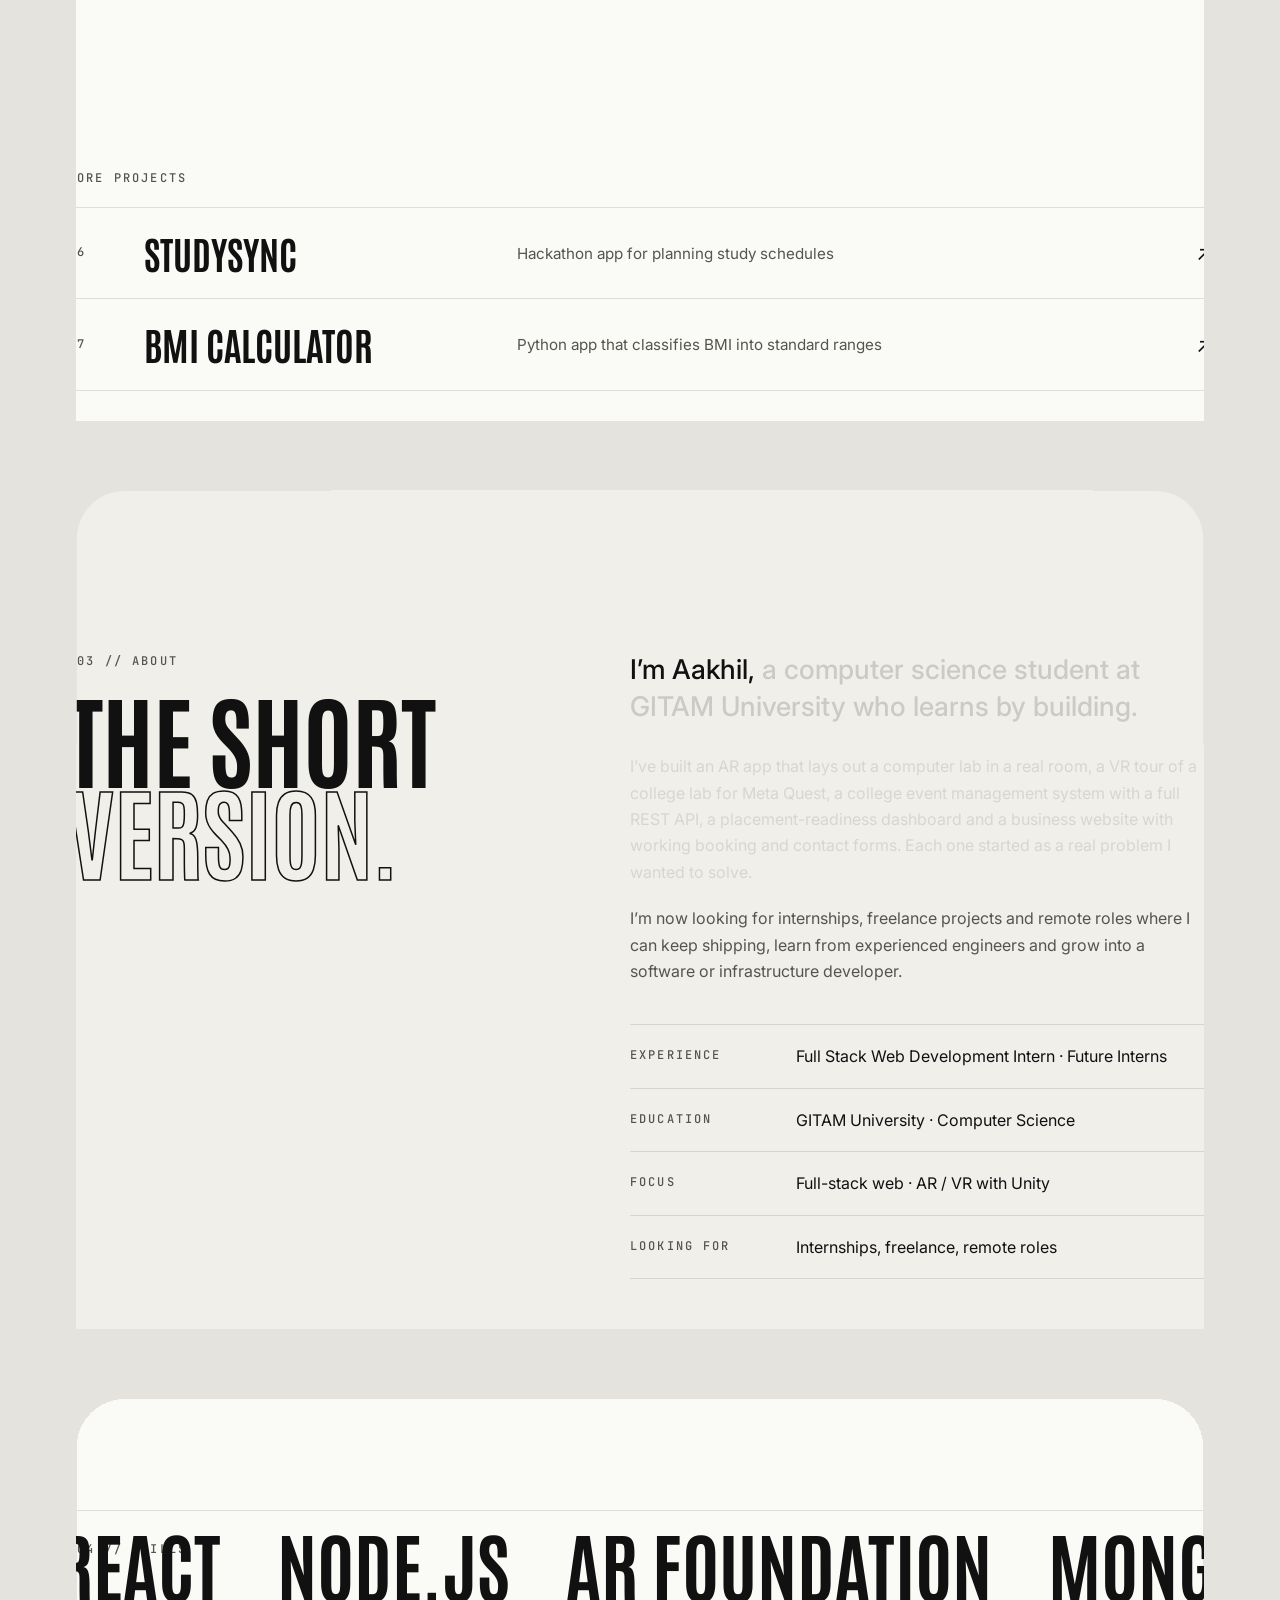
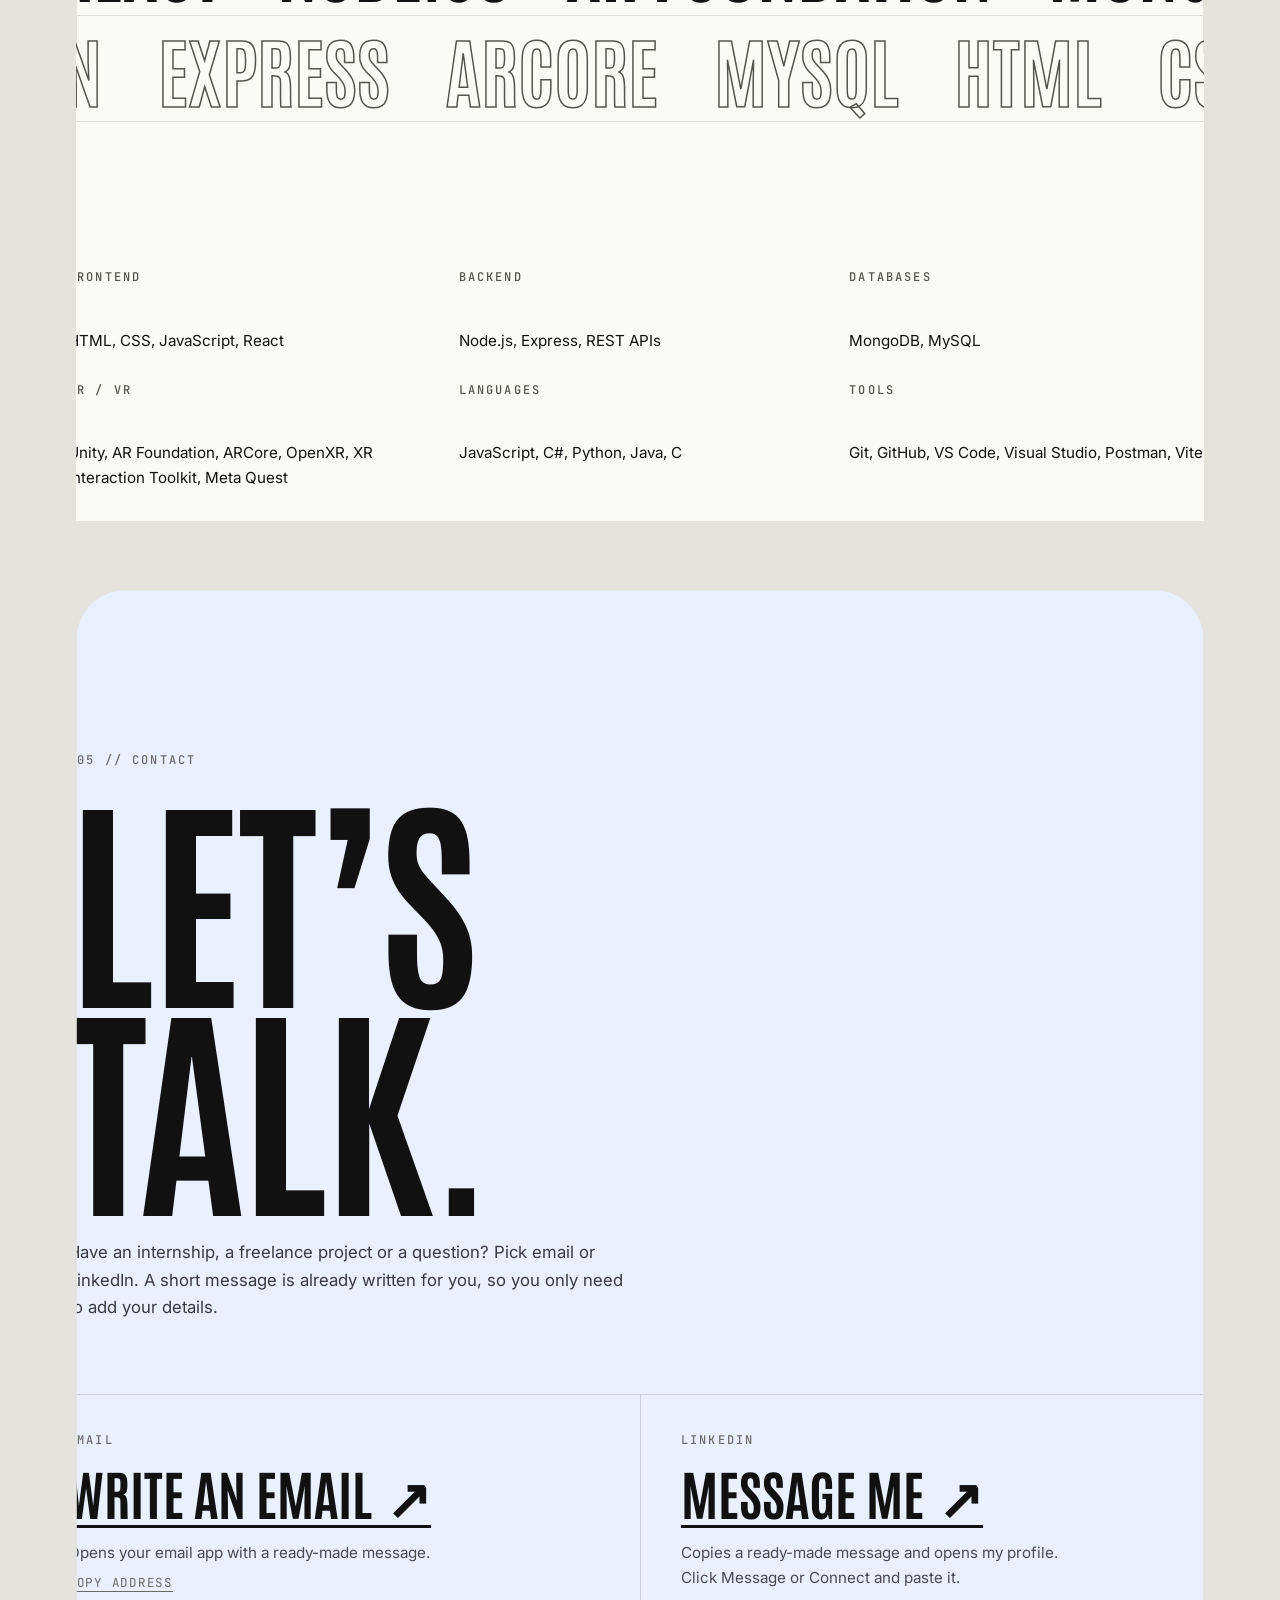
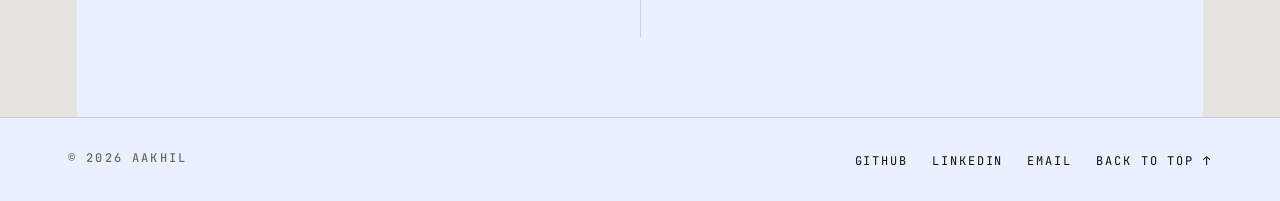
==== commit 3025231a: "Switch portfolio to a light theme with blue accent Off-white background, near-black text and a blue " ====
--- a/index.html
+++ b/index.html
@@ -7,7 +7,7 @@
       name="description"
       content="Aakhil is a full stack and XR developer and computer science student at GITAM University. See web, AR and VR projects, skills and how to get in touch."
     />
-    <meta name="theme-color" content="#0a0a0a" />
+    <meta name="theme-color" content="#fafaf7" />
     <link rel="canonical" href="https://akki07-hub.github.io/FUTURE_FS_01/" />
     <link rel="icon" href="favicon.svg" type="image/svg+xml" />
     <link rel="icon" href="favicon-32.png" type="image/png" sizes="32x32" />
--- a/style.css
+++ b/style.css
@@ -1,18 +1,22 @@
 /* ============================================================
    Portfolio — Aakhil
-   Bold editorial theme: dark canvas, condensed display type
+   Bold editorial theme: light canvas, blue accent, condensed display type
    ============================================================ */
 
 :root {
-  --ink: #0a0a0a;
-  --ink-2: #111111;
-  --paper: #f3f2ee;
-  --white: #f5f5f4;
-  --muted: #9a9a96;
-  --muted-2: #6b6b68;
-  --line: rgba(255, 255, 255, 0.12);
-  --line-dark: rgba(10, 10, 10, 0.14);
-  --accent: #d4ff3a;
+  /* Light theme. Names kept from the old dark theme:
+     --ink = page background, --white = main text colour. */
+  --ink: #fafaf7;
+  --ink-2: #f0efea;
+  --card: #ffffff;
+  --paper: #eaf0ff;
+  --white: #111111;
+  --muted: #55554f;
+  --muted-2: #6b6b66;
+  --line: rgba(17, 17, 17, 0.12);
+  --line-dark: rgba(17, 17, 17, 0.14);
+  --accent: #2453ff;
+  --accent-dark: #1a3fd6;
 
   --display: 'Antonio', 'Arial Narrow', 'Helvetica Neue', sans-serif;
   --body: 'Inter', system-ui, -apple-system, 'Segoe UI', Roboto, sans-serif;
@@ -22,7 +26,7 @@
   --gutter: clamp(16px, 4vw, 48px);
   --header-h: 64px;
 
-  color-scheme: dark;
+  color-scheme: light;
 }
 
 /* ---------- Base ---------- */
@@ -164,7 +168,7 @@
   color: var(--muted-2);
   padding: 8px 0;
 }
-.text-btn:hover { color: var(--ink); }
+.text-btn:hover { color: var(--accent); }
 
 /* ---------- Header ---------- */
 .site-header {
@@ -176,7 +180,7 @@
   transition: background-color 0.3s ease, border-color 0.3s ease;
 }
 .site-header.is-scrolled {
-  background: rgba(10, 10, 10, 0.82);
+  background: rgba(250, 250, 247, 0.85);
   backdrop-filter: blur(12px);
   -webkit-backdrop-filter: blur(12px);
   border-bottom-color: var(--line);
@@ -253,7 +257,7 @@
   height: 8px;
   border-radius: 50%;
   background: var(--accent);
-  box-shadow: 0 0 0 4px rgba(212, 255, 58, 0.15);
+  box-shadow: 0 0 0 4px rgba(36, 83, 255, 0.15);
 }
 
 .hero__title {
@@ -400,8 +404,9 @@
   position: relative;
   overflow: hidden;
   border: 1px solid var(--line);
-  background: var(--ink-2);
+  background: var(--card);
   aspect-ratio: 4 / 3;
+  box-shadow: 0 12px 32px rgba(17, 17, 17, 0.06);
 }
 .project__media img {
   width: 100%;
@@ -452,7 +457,7 @@
   border: 8px solid #1c1c1c;
   border-radius: 34px;
   background: #000;
-  box-shadow: 0 30px 80px rgba(0, 0, 0, 0.6), 0 0 0 1px var(--line);
+  box-shadow: 0 24px 60px rgba(17, 17, 17, 0.18), 0 0 0 1px var(--line);
 }
 .project__media--phone figcaption { color: var(--muted-2); }
 
@@ -465,7 +470,7 @@
   background:
     linear-gradient(var(--line) 1px, transparent 1px) 0 0 / 40px 40px,
     linear-gradient(90deg, var(--line) 1px, transparent 1px) 0 0 / 40px 40px,
-    var(--ink-2);
+    var(--card);
 }
 .type-art {
   font-family: var(--display);
@@ -579,10 +584,10 @@
 .contact {
   padding: 140px 0 120px;
   background: var(--paper);
-  color: var(--ink);
+  color: var(--white);
 }
 .contact .label { color: var(--muted-2); }
-.contact__lead { max-width: 560px; margin-top: 36px; color: #3f3f3c; font-size: 1.05rem; }
+.contact__lead { max-width: 560px; margin-top: 36px; color: #3a3a40; font-size: 1.05rem; }
 
 .connect {
   display: grid;
@@ -603,26 +608,26 @@
   text-transform: uppercase;
   font-size: clamp(2rem, 4.2vw, 3.4rem);
   line-height: 1;
-  border-bottom: 3px solid var(--ink);
+  border-bottom: 3px solid var(--white);
   padding-bottom: 6px;
   transition: color 0.2s ease, border-color 0.2s ease;
 }
 .connect__big span { transition: transform 0.2s ease; }
-.connect__big:hover { color: #5a6b00; border-color: #5a6b00; }
+.connect__big:hover { color: var(--accent); border-color: var(--accent); }
 .connect__big:hover span { transform: translate(3px, -3px); }
-.connect__hint { color: #55554f; max-width: 380px; font-size: 0.95rem; }
+.connect__hint { color: #4a4a52; max-width: 380px; font-size: 0.95rem; }
 
 .connect-status {
   min-height: 1.6em;
   margin-top: 28px;
   font-family: var(--mono);
   font-size: 0.85rem;
-  color: #3d4a00;
+  color: var(--accent-dark);
 }
 .connect-status.is-error { color: #a1221b; }
 
 /* ---------- Footer ---------- */
-.site-footer { padding: 28px 0; background: var(--paper); color: var(--ink); border-top: 1px solid var(--line-dark); }
+.site-footer { padding: 28px 0; background: var(--paper); color: var(--white); border-top: 1px solid var(--line-dark); }
 .site-footer .label { color: var(--muted-2); }
 .footer__inner { display: flex; justify-content: space-between; align-items: center; gap: 16px; flex-wrap: wrap; }
 .footer__links { display: flex; gap: 24px; flex-wrap: wrap; }
@@ -819,7 +824,7 @@
    and its content eases back as it scrolls away.
    ============================================================ */
 @media (prefers-reduced-motion: no-preference) {
-  .scrollfx main { background: #1e1e1c; }
+  .scrollfx main { background: #e4e3de; }
   .scrollfx main > section { background-color: var(--ink); }
   .scrollfx main > .about { background-color: var(--ink-2); }
   .scrollfx main > .contact { background-color: var(--paper); }
